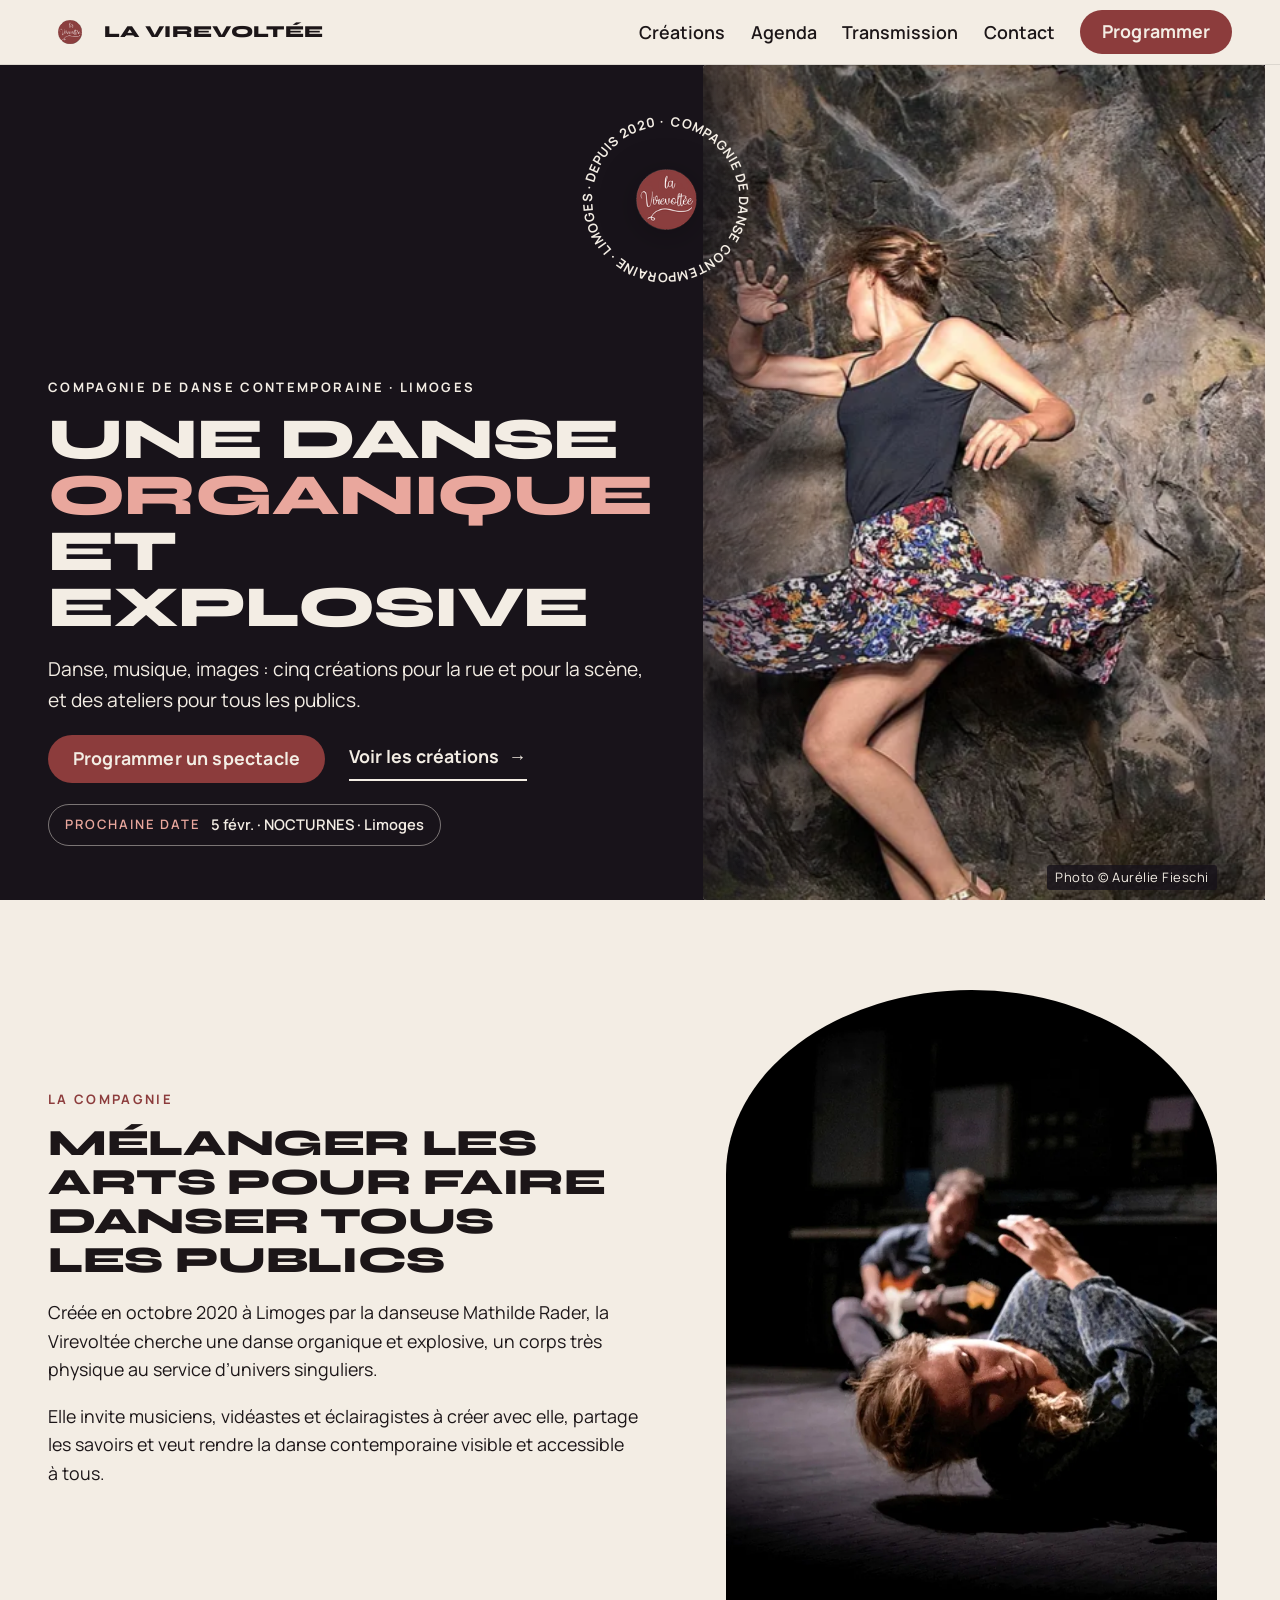
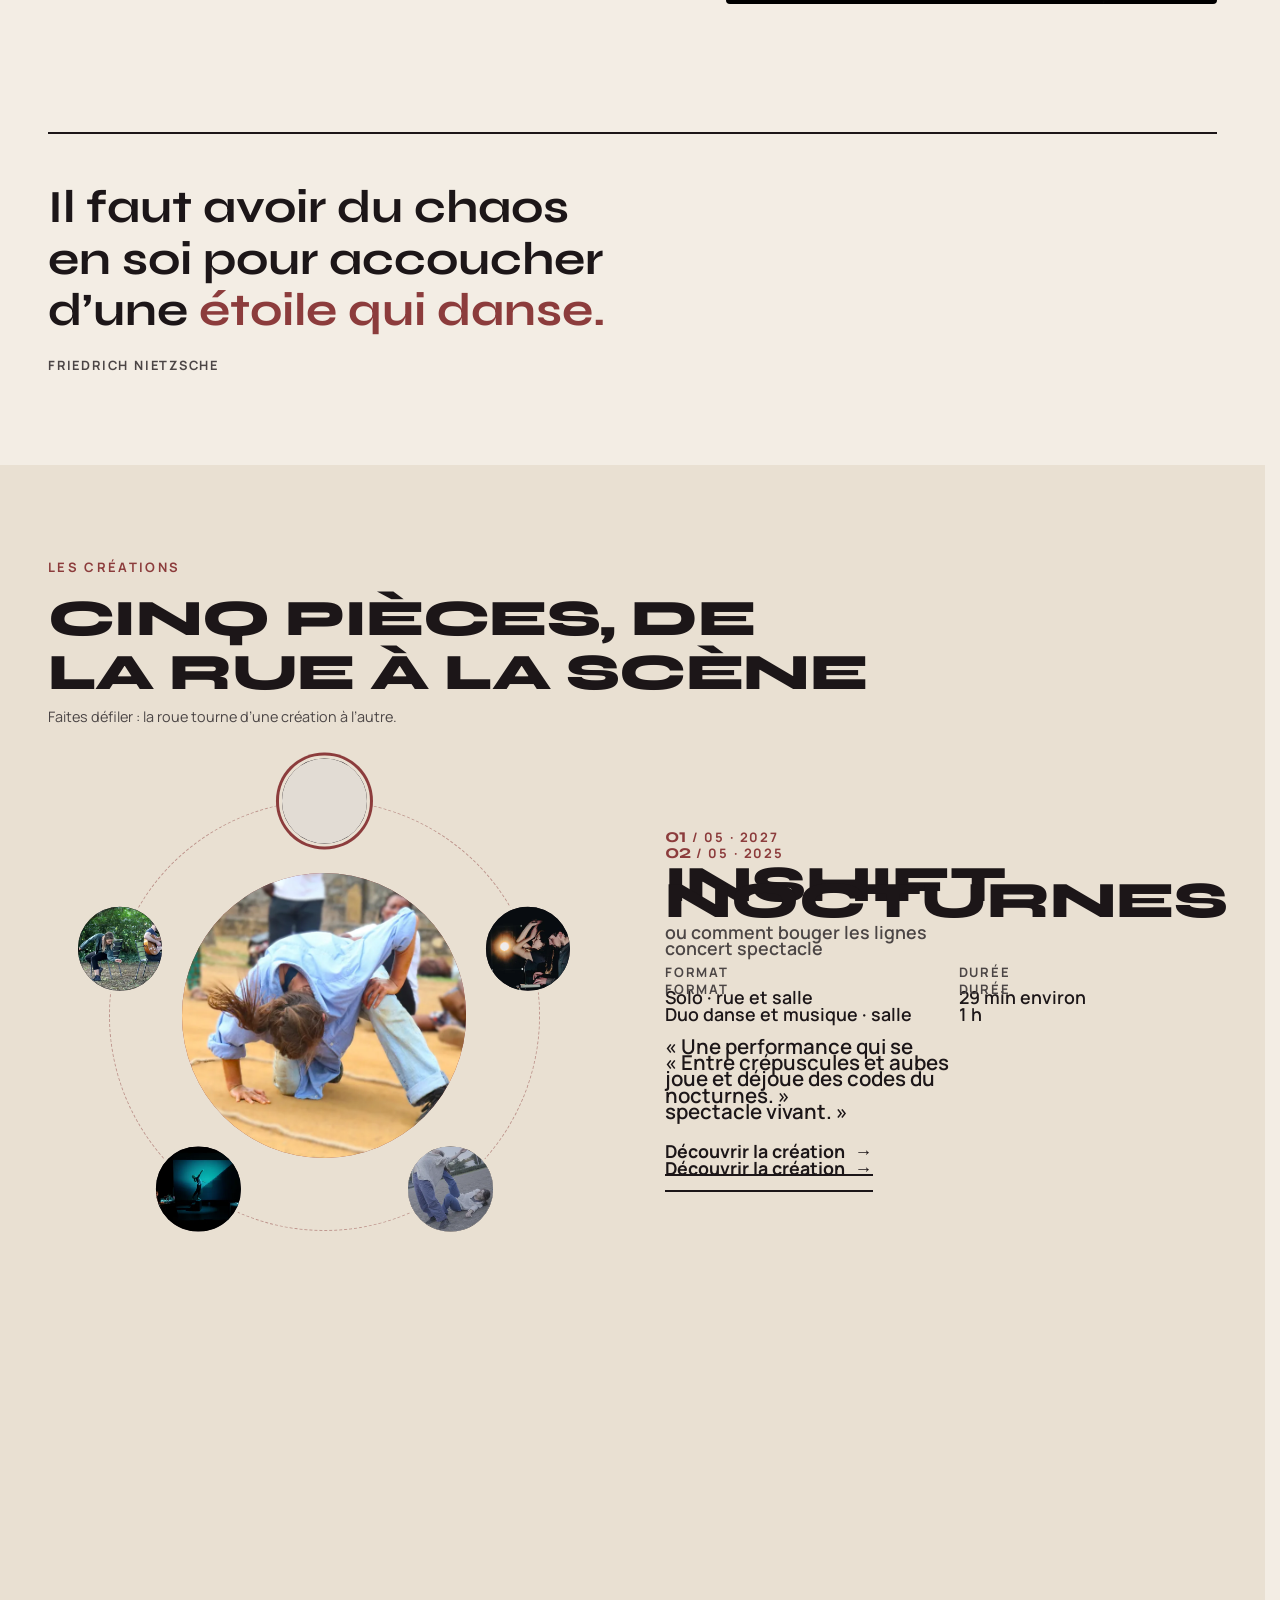
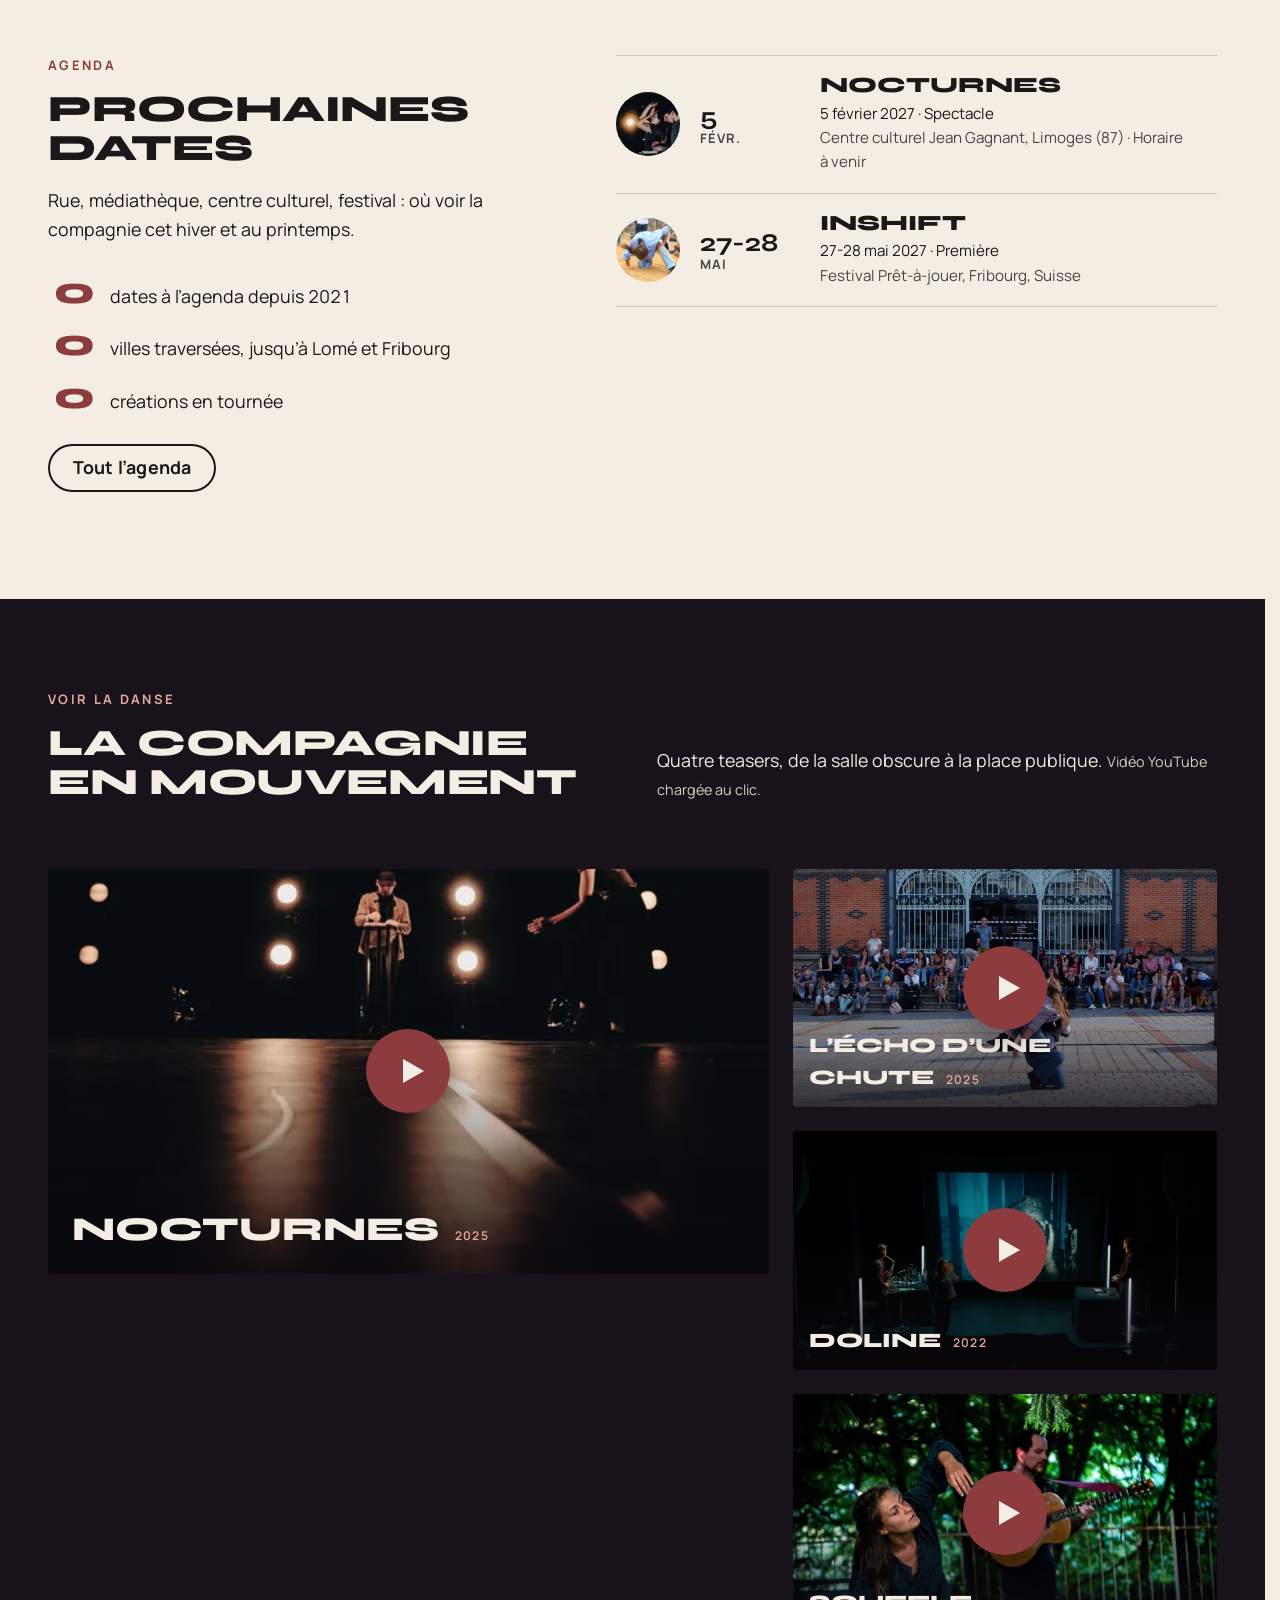
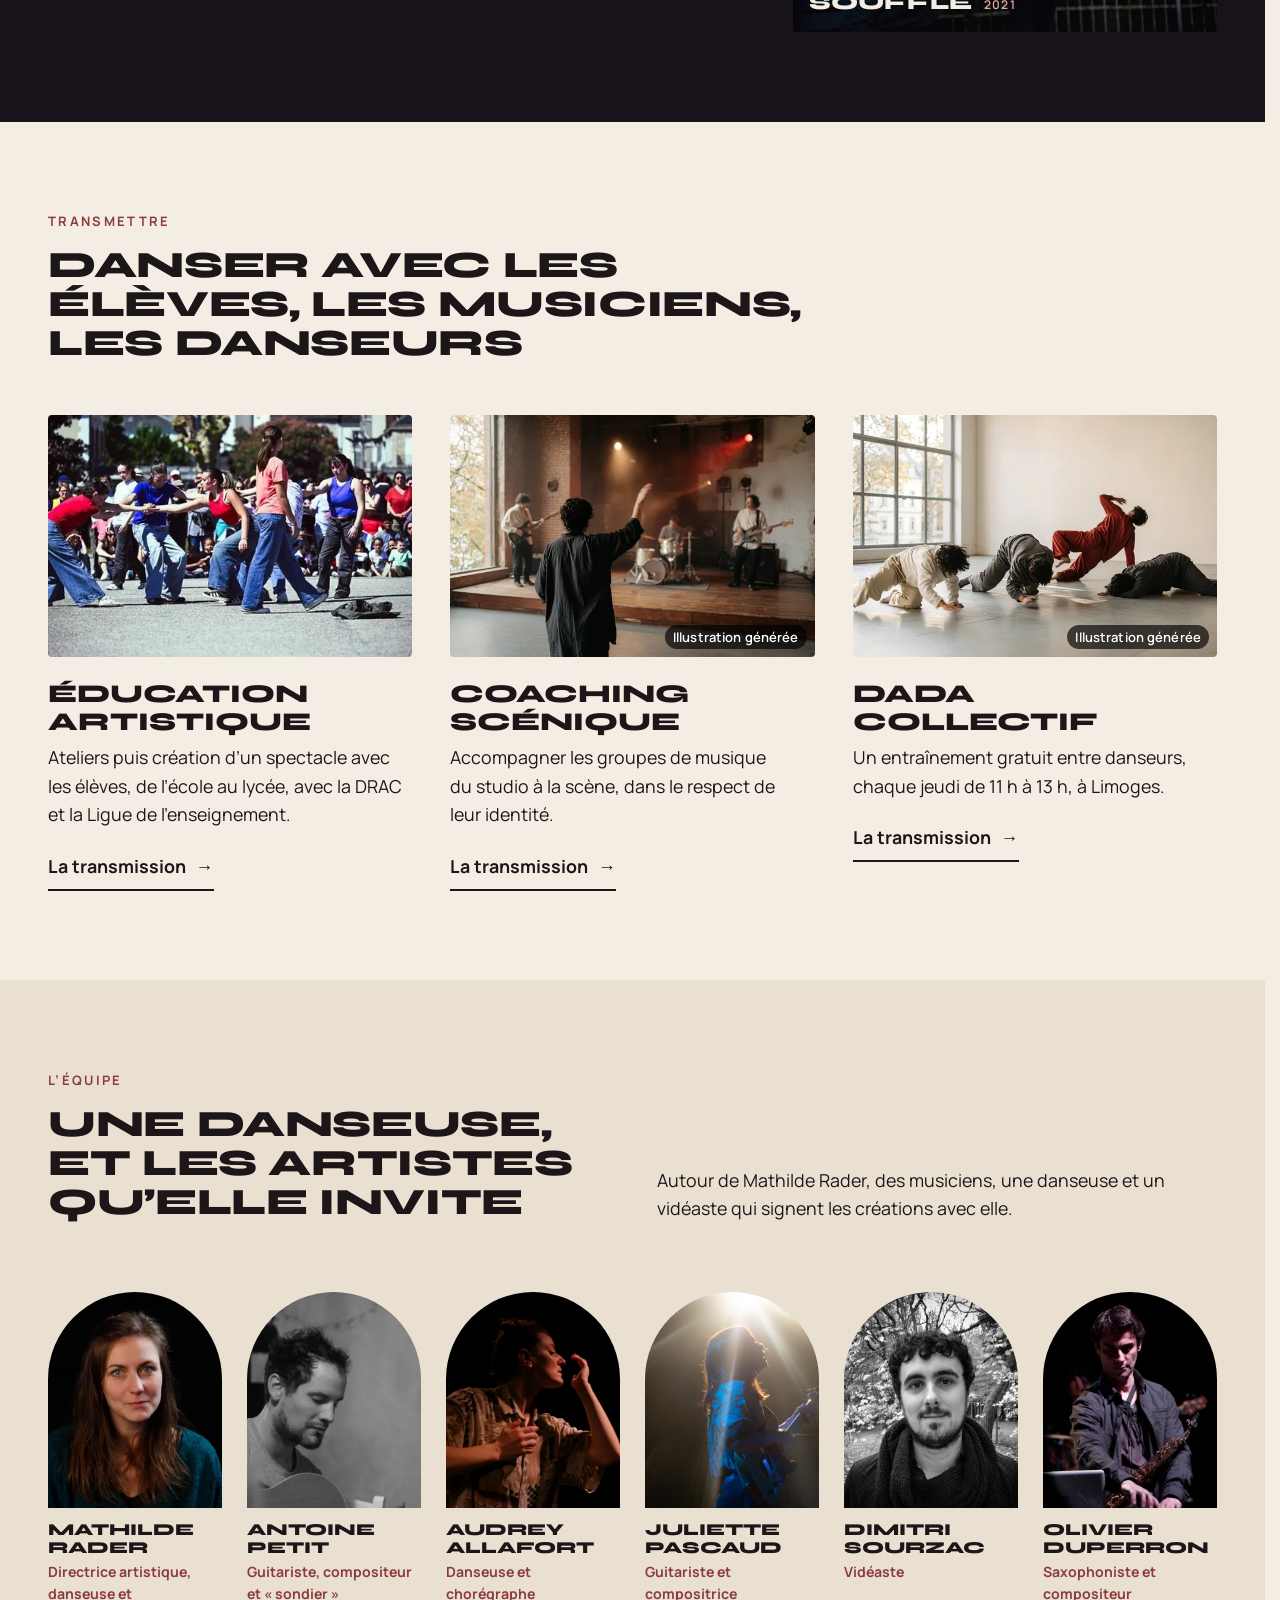
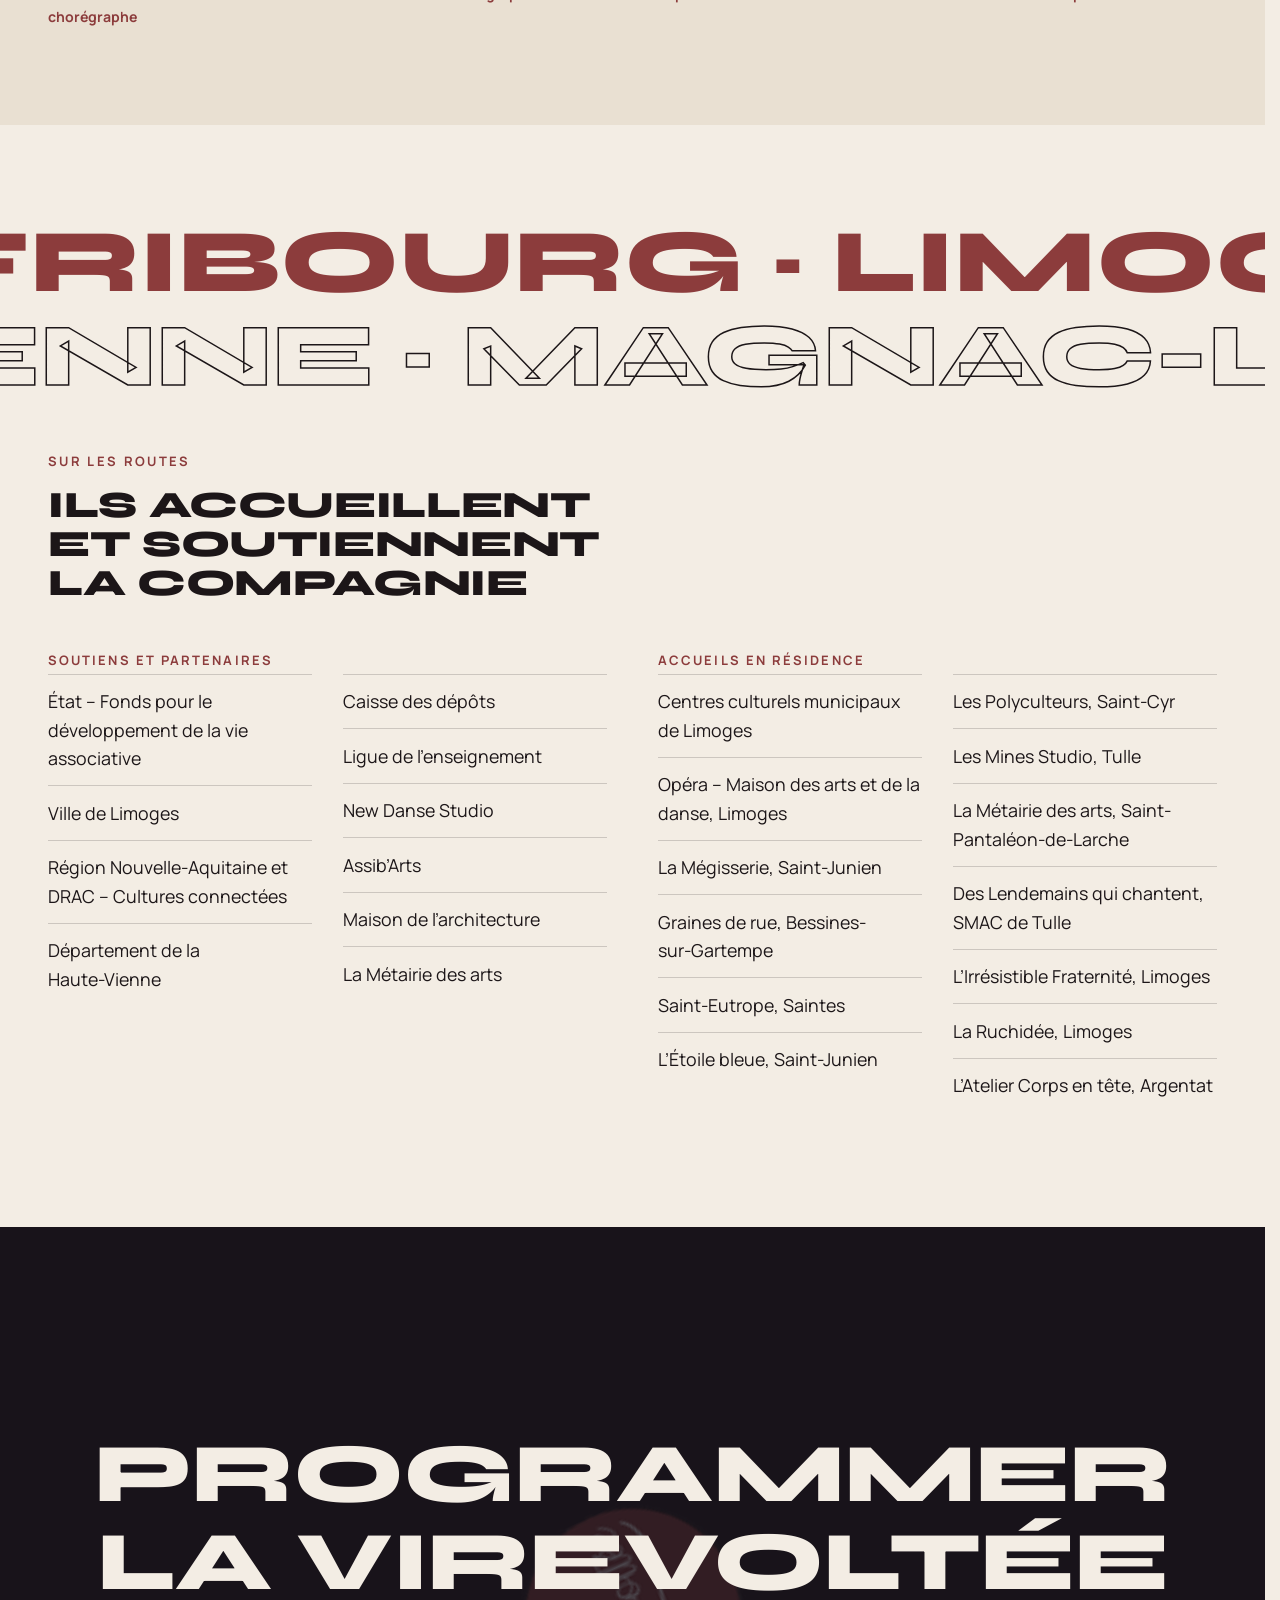
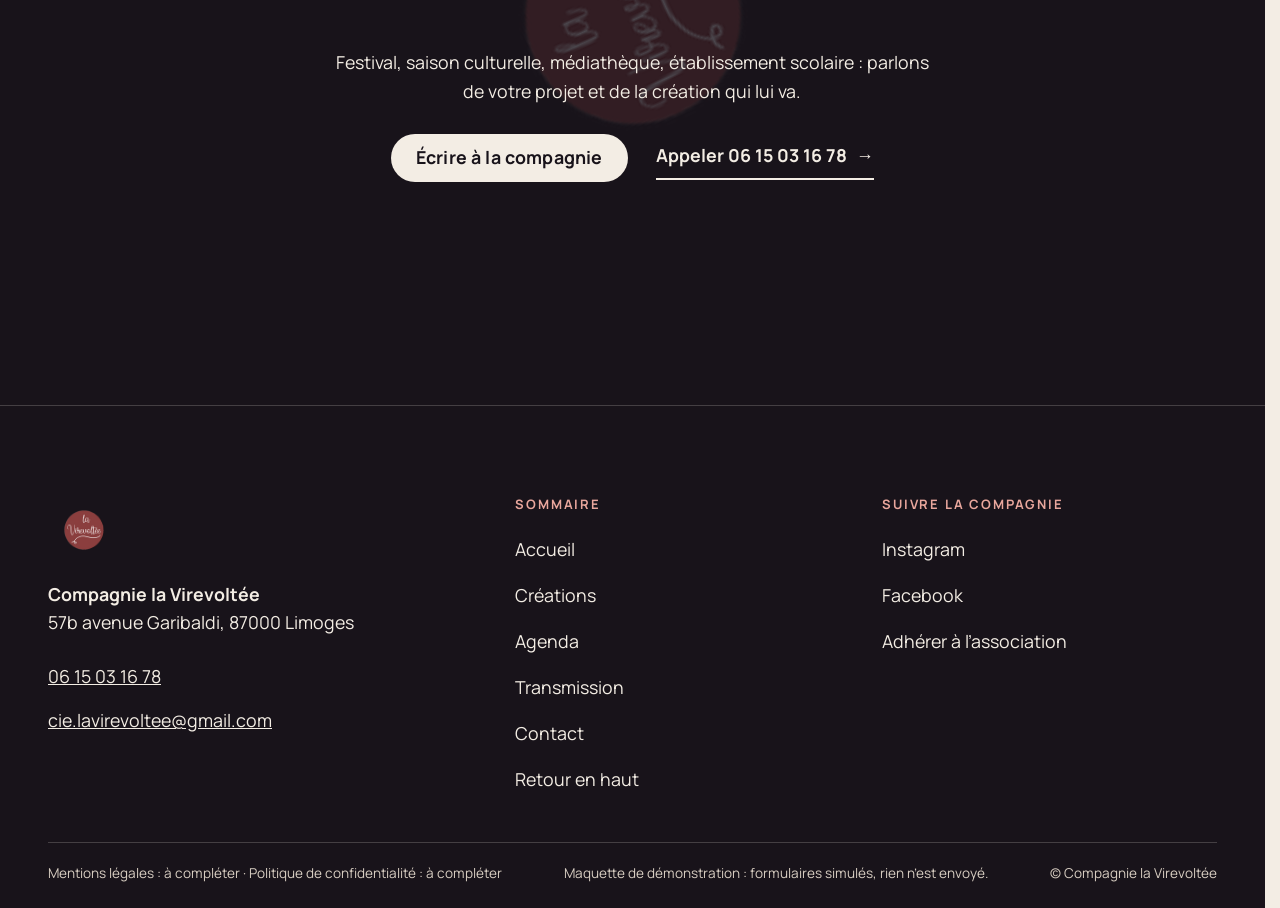
==== index.html @ 0a3c52df "Maquette v1" ====
<!doctype html>
<html lang="fr" data-v="1">
<head>
<meta charset="utf-8">
<meta name="viewport" content="width=device-width, initial-scale=1, viewport-fit=cover">
<title>Compagnie la Virevoltée : danse contemporaine à Limoges</title>
<meta name="description" content="Compagnie de danse contemporaine créée à Limoges en 2020 par Mathilde Rader : cinq créations pour la rue et la scène, éducation artistique, coaching scénique.">
<meta name="robots" content="noindex, nofollow">
<link rel="canonical" href="https://la-virevoltee-maquette.vercel.app/">
<style>:root{--fond:#F3EDE4;--texte:#1C1618;--voile-fond:#8C3C3C;--ouverture-fond:#F3EDE4;--menu-fond:#18131A}:root { --entete-h: 72px; --barres-h: 0px; } html { background: var(--fond); color: var(--texte); scrollbar-gutter: stable; } body { margin: 0; background: var(--fond); } html.js:not(.secours):not([data-arrivee="retour"]) [data-anime] { opacity: 0; } html.js:not(.secours):not([data-arrivee="retour"]) [data-anime].vu { opacity: 1; } [data-voile] { position: fixed; inset: 0; z-index: 900; background: var(--voile-fond); transform: translateY(100%); visibility: hidden; pointer-events: none; } html[data-arrivee="voile"]:not(.voile-leve):not(.secours) [data-voile] { transform: none; visibility: visible; } html.secours [data-voile] { visibility: hidden !important; } .ouverture-panneau { position: fixed; inset: 0; z-index: 850; display: none; place-content: center; justify-items: center; background: var(--ouverture-fond, var(--voile-fond)); color: var(--fond); text-align: center; } html.js[data-arrivee="intro"]:not(.secours):not(.intro-finie) .ouverture-panneau { display: grid; } html.defilement-bloque, html.defilement-bloque body, html.js[data-arrivee="intro"]:not(.secours):not(.intro-finie), html.js[data-arrivee="intro"]:not(.secours):not(.intro-finie) body, html[data-arrivee="voile"]:not(.voile-leve):not(.secours), html[data-arrivee="voile"]:not(.voile-leve):not(.secours) body { overflow: hidden; } html.js[data-arrivee="intro"]:not(.secours):not(.intro-finie) { background-color: var(--ouverture-fond, var(--voile-fond)); } html[data-arrivee="voile"]:not(.voile-leve):not(.secours) { background-color: var(--voile-fond); }</style>
<script>(function () {
var d = document.documentElement, ss = null, ls = null;
try { ss = window.sessionStorage; ls = window.localStorage; } catch (e) {}
d.classList.add('js');
var nav = performance.getEntriesByType ? performance.getEntriesByType('navigation')[0] : null;
var type = nav ? nav.type : 'navigate';
var depart = null;
try { depart = JSON.parse(ss.getItem('socle:depart') || 'null'); ss.removeItem('socle:depart'); } catch (e) {}
if (depart && !(Date.now() - depart.t < 15000)) depart = null;
var mode = type === 'back_forward' ? 'retour' : type === 'reload' ? 'intro' : depart ? 'voile' : 'intro';
d.setAttribute('data-arrivee', mode);
if (mode === 'voile' && depart.couleur) d.style.setProperty('--voile-fond', depart.couleur);
if (type === 'reload' && 'scrollRestoration' in history) {
history.scrollRestoration = 'manual';
}
try {
var choisie = ls && ls.getItem('socle:langue');
var langue = (d.lang || '').slice(0, 2);
if (choisie && choisie !== langue && type === 'navigate' && !depart) {
var alt = document.querySelector('link[rel="alternate"][hreflang="' + choisie + '"]');
if (alt) location.replace(new URL(alt.href).pathname + location.search + location.hash);
}
} catch (e) {}
setTimeout(function () { if (!d.classList.contains('demarre')) d.classList.add('secours'); }, 2000);
})();</script>
<link rel="preload" href="/assets/fonts/syne-latin-800-normal.woff2" as="font" type="font/woff2" crossorigin>
<link rel="preload" href="/assets/fonts/manrope-latin-400-normal.woff2" as="font" type="font/woff2" crossorigin>
<link rel="stylesheet" href="/assets/css/socle.css?v=1">
<link rel="stylesheet" href="/assets/css/site.css?v=1">
<link rel="modulepreload" href="/assets/js/site.js?v=1">
<link rel="modulepreload" href="/assets/js/socle/index.js?v=1">
<script src="/assets/vendor/gsap.min.js" defer></script>
<script src="/assets/vendor/ScrollTrigger.min.js" defer></script>
<script src="/assets/vendor/SplitText.min.js" defer></script>
<script type="module" src="/assets/js/site.js?v=1"></script>
<meta name="theme-color" content="#F3EDE4">
<link rel="icon" href="/assets/images/favicon.png" type="image/png">
<link rel="apple-touch-icon" href="/assets/images/apple-touch-icon.png">
<meta property="og:type" content="website">
<meta property="og:site_name" content="Compagnie la Virevoltée">
<meta property="og:locale" content="fr_FR">
<meta property="og:title" content="Compagnie la Virevoltée : danse contemporaine à Limoges">
<meta property="og:description" content="Compagnie de danse contemporaine créée à Limoges en 2020 par Mathilde Rader : cinq créations pour la rue et la scène, éducation artistique, coaching scénique.">
<meta property="og:url" content="https://la-virevoltee-maquette.vercel.app/">
<meta property="og:image" content="https://la-virevoltee-maquette.vercel.app/assets/partage/accueil-fr.jpg">
<meta property="og:image:width" content="1200">
<meta property="og:image:height" content="630">
<meta property="og:image:alt" content="Une danseuse virevolte, jupe fleurie déployée : Compagnie la Virevoltée">
<meta name="twitter:card" content="summary_large_image">
<script type="application/ld+json">{"@context":"https://schema.org","@type":"PerformingGroup","name":"Compagnie la Virevoltée","url":"https://la-virevoltee-maquette.vercel.app/","telephone":"+33615031678","email":"cie.lavirevoltee@gmail.com","foundingDate":"2020-10","founder":{"@type":"Person","name":"Mathilde Rader"},"address":{"@type":"PostalAddress","streetAddress":"57b avenue Garibaldi","postalCode":"87000","addressLocality":"Limoges","addressCountry":"FR"},"sameAs":["https://www.instagram.com/cie_la.virevoltee/","https://www.facebook.com/Cie-la-Virevolt%C3%A9e-Mathilde-Rader-115902940333047"],"description":"Compagnie de danse contemporaine basée à Limoges, créée en 2020 par la danseuse Mathilde Rader : spectacles pour la rue et la scène, éducation artistique, coaching scénique."}</script>
</head>
<body id="haut">
<div data-voile data-forme="iris" aria-hidden="true"><div class="voile-contenu"><img src="/assets/images/logo-160.png" alt="" width="72" height="72"><span data-voile-libelle>Accueil</span></div></div>
<div class="ouverture-panneau" data-ouverture aria-hidden="true">
  <div class="ouverture-objet" data-ouverture-objet>
    <svg class="toupie-anneau" viewBox="0 0 200 200" aria-hidden="true"><defs><path id="anneau-intro" d="M100 100 m-82 0 a82 82 0 1 1 164 0 a82 82 0 1 1 -164 0"/></defs><text><textPath href="#anneau-intro" textLength="508">Compagnie de danse contemporaine · Limoges · depuis 2020 · </textPath></text></svg>
    <img class="ouverture-logo" src="/assets/images/logo-160.png" alt="" width="120" height="120">
  </div>
</div>
<a class="evitement" href="#contenu">Aller au contenu</a>
<header data-entete>
  <div class="entete-rangee">
    <a class="entete-logo" href="/" aria-label="Compagnie la Virevoltée, accueil" data-libelle="Accueil" aria-current="page">
      <img src="/assets/images/logo-160.png" alt="" width="44" height="44"><span class="entete-nom">la Virevoltée</span>
    </a>
    <nav data-nav aria-label="Navigation principale">
      <ul><li><a href="/creations" data-libelle="Créations">Créations</a></li><li><a href="/agenda" data-libelle="Agenda">Agenda</a></li><li><a href="/transmission" data-libelle="Transmission">Transmission</a></li><li><a href="/contact" data-libelle="Contact">Contact</a></li></ul>
    </nav>
    <div class="entete-actions">
      <a class="bouton" href="/contact?sujet=programmation#demande" data-libelle="Contact">Programmer</a>
      <button type="button" data-menu-bouton aria-controls="menu" aria-expanded="false" data-libelle-ouvrir="Menu" data-libelle-fermer="Fermer"><span data-libelle-bouton>Menu</span></button>
      <a class="menu-sansjs" href="#menu" data-menu-lien>Menu</a>
    </div>
  </div>
</header>
<script>/* Avant le premier affichage : rangées de la navigation (même règle que ajusterNav dans assets/js/socle/entete.js)
   et hauteur réelle de l'en-tête, pour que rien ne saute quand le JavaScript du site prend la main. */
(function () {
  var h = document.documentElement, u = document.querySelector('[data-nav] ul'), e = document.querySelector('[data-entete]');
  if (u) {
    var deborde = function () { return u.scrollWidth > u.clientWidth + 1; }, c = deborde();
    if (c && window.matchMedia('(min-width: 900px)').matches) {
      h.classList.add('nav-deux-rangees'); c = deborde();
      if (c) { h.classList.add('nav-deux-lignes'); var a = u.querySelector('a'); c = !a || u.getBoundingClientRect().height > a.getBoundingClientRect().height * 2.5; }
      if (c) h.classList.remove('nav-deux-rangees', 'nav-deux-lignes');
    }
    if (c) h.classList.add('nav-compacte');
  }
  if (e) h.style.setProperty('--entete-h', Math.round(e.getBoundingClientRect().height) + 'px');
})();</script>
<span id="menu-ferme" aria-hidden="true"></span>
<div id="menu" data-menu role="dialog" aria-modal="true" aria-label="Menu">
  <p class="menu-sansjs-fermer"><a href="#menu-ferme">Fermer</a></p>
  <ul><li style="--i:0"><a href="/" class="menu-lien" data-libelle="Accueil" aria-current="page">Accueil</a></li><li style="--i:1"><a href="/creations" class="menu-lien" data-libelle="Créations">Créations</a></li><li style="--i:2"><a href="/agenda" class="menu-lien" data-libelle="Agenda">Agenda</a></li><li style="--i:3"><a href="/transmission" class="menu-lien" data-libelle="Transmission">Transmission</a></li><li style="--i:4"><a href="/contact" class="menu-lien" data-libelle="Contact">Contact</a></li></ul>
  <p class="menu-contact"><a class="bouton" href="tel:+33615031678">Appeler 06 15 03 16 78</a> <a class="menu-mail" href="mailto:cie.lavirevoltee@gmail.com">cie.lavirevoltee@gmail.com</a></p>
</div>
<main id="contenu" tabindex="-1">
<section class="ouv ouv--accueil" id="debut" aria-labelledby="titre-accueil">
  <figure class="media ouv-fond" data-fx="parallaxe" data-fx-force="8" style="--cadrage:55% 45%;--cadrage-mobile:50% 44%">
  <picture><source media="(max-width: 760px) and (orientation: portrait)" srcset="/assets/images/accueil-ouverture-mobile-640.webp 640w, /assets/images/accueil-ouverture-mobile-1080.webp 1080w" sizes="100vw">
    <img src="/assets/images/accueil-ouverture-1280.webp" srcset="/assets/images/accueil-ouverture-640.webp 640w, /assets/images/accueil-ouverture-1280.webp 1280w, /assets/images/accueil-ouverture-1920.webp 1920w" sizes="100vw" alt="Une danseuse virevolte devant une paroi de roche, sa jupe fleurie déployée autour d’elle" width="1280" height="720" fetchpriority="high" loading="eager" decoding="async">
  </picture>
</figure>
  <div class="conteneur ouv-texte">
    <p class="surtitre ouv-sur" data-ouv>Compagnie de danse contemporaine · Limoges</p>
    <h1 class="titre-geant" id="titre-accueil" data-anime="gsap"><span class="l">Une danse</span> <span class="l l--accent">organique</span> <span class="l">et explosive</span></h1>
    <p class="ouv-intro masque-ecran-tres-bas" data-ouv>Danse, musique, images : cinq créations pour la rue et pour la scène, et des ateliers pour tous les publics.</p>
    <p class="ouv-actions" data-ouv><a href="/contact?sujet=programmation#demande" class="bouton" data-libelle="Contact" data-action-principale data-survol="magnetique">Programmer un spectacle</a>
      <a href="/creations" class="lien-fleche lien-fleche--clair masque-ecran-tres-bas" data-libelle="Créations">Voir les créations</a></p>
    <p class="ouv-info" data-info-cle data-prochaine data-ouv><span class="ouv-info-label">Prochaine date</span> <span data-prochaine-texte>27 nov. · Souffle · Colomiers</span></p>
  </div>
  <div class="toupie toupie--ouverture" data-iris-centre="disque" data-effet="toupie" aria-hidden="true">
  <svg class="toupie-anneau" viewBox="0 0 200 200" data-audit-ignorer><defs><path id="anneau-2" d="M100 100 m-82 0 a82 82 0 1 1 164 0 a82 82 0 1 1 -164 0"/></defs><text><textPath href="#anneau-2" textLength="508">Compagnie de danse contemporaine · Limoges · depuis 2020 · </textPath></text></svg>
  <img class="toupie-logo" src="/assets/images/logo-160.png" alt="" width="160" height="160">
</div>
  <p class="credit credit--ouv">Photo © Aurélie Fieschi</p>
</section>
<section class="demarche" id="compagnie" aria-labelledby="demarche-titre">
  <div class="conteneur demarche-grille">
    <div class="demarche-texte">
      <p class="surtitre" data-anime>La compagnie</p>
      <h2 id="demarche-titre" class="titre-section" data-anime="lignes">Mélanger les arts pour faire danser tous les publics</h2>
      <p data-anime>Créée en octobre 2020 à Limoges par la danseuse Mathilde Rader, la Virevoltée cherche une danse organique et explosive, un corps très physique au service d’univers singuliers.</p>
      <p data-anime>Elle invite musiciens, vidéastes et éclairagistes à créer avec elle, partage les savoirs et veut rendre la danse contemporaine visible et accessible à tous.</p>
    </div>
    <figure class="media demarche-media" data-anime="rideau" style="--cadrage:50% 54%">
  <picture>
    <img src="/assets/images/accueil-demarche-800.webp" srcset="/assets/images/accueil-demarche-480.webp 480w, /assets/images/accueil-demarche-800.webp 800w" sizes="(max-width: 760px) 100vw, 40vw" alt="Souffle : la danseuse roule au sol, le guitariste joue derrière elle dans la pénombre" width="800" height="1000" loading="lazy" decoding="async">
  </picture>
</figure>
    <blockquote class="citation">
      <p data-anime="mots">Il faut avoir du chaos en soi pour accoucher d’une <em>étoile qui danse.</em></p>
      <footer data-anime>Friedrich Nietzsche</footer>
    </blockquote>
  </div>
</section>
<section class="roue" id="creations" data-scene aria-labelledby="roue-titre">
  <div class="roue-collant" data-collant>
    <div class="conteneur roue-tete">
      <p class="surtitre" data-anime>Les créations</p>
      <h2 id="roue-titre" class="titre-section" data-anime="lignes">Cinq pièces, de la rue à la scène</h2>
      <p class="roue-indice masque-ecran-bas" data-anime>Faites défiler : la roue tourne d’une création à l’autre.</p>
    </div>
    <div class="roue-scene conteneur">
      <div class="roue-disque" data-effet="roue" data-visuel>
        <div class="roue-anneau">
          <button type="button" class="roue-pastille" style="--i:0" data-index="0" aria-label="InShift"><figure class="media roue-pastille-media" style="--cadrage:50% 50%">
  <picture>
    <img src="/assets/images/rond-inshift-900.webp" srcset="/assets/images/rond-inshift-320.webp 320w, /assets/images/rond-inshift-640.webp 640w, /assets/images/rond-inshift-900.webp 900w" sizes="120px" alt="" width="900" height="900" loading="lazy" decoding="async">
  </picture>
</figure></button><button type="button" class="roue-pastille" style="--i:1" data-index="1" aria-label="NOCTURNES"><figure class="media roue-pastille-media" style="--cadrage:50% 50%">
  <picture>
    <img src="/assets/images/rond-nocturnes-900.webp" srcset="/assets/images/rond-nocturnes-320.webp 320w, /assets/images/rond-nocturnes-640.webp 640w, /assets/images/rond-nocturnes-900.webp 900w" sizes="120px" alt="" width="900" height="900" loading="lazy" decoding="async">
  </picture>
</figure></button><button type="button" class="roue-pastille" style="--i:2" data-index="2" aria-label="L’écho d’une chute"><figure class="media roue-pastille-media" style="--cadrage:50% 50%">
  <picture>
    <img src="/assets/images/rond-echo-900.webp" srcset="/assets/images/rond-echo-320.webp 320w, /assets/images/rond-echo-640.webp 640w, /assets/images/rond-echo-900.webp 900w" sizes="120px" alt="" width="900" height="900" loading="lazy" decoding="async">
  </picture>
</figure></button><button type="button" class="roue-pastille" style="--i:3" data-index="3" aria-label="DOLINE"><figure class="media roue-pastille-media" style="--cadrage:50% 50%">
  <picture>
    <img src="/assets/images/rond-doline-900.webp" srcset="/assets/images/rond-doline-320.webp 320w, /assets/images/rond-doline-640.webp 640w, /assets/images/rond-doline-900.webp 900w" sizes="120px" alt="" width="900" height="900" loading="lazy" decoding="async">
  </picture>
</figure></button><button type="button" class="roue-pastille" style="--i:4" data-index="4" aria-label="Souffle"><figure class="media roue-pastille-media" style="--cadrage:50% 50%">
  <picture>
    <img src="/assets/images/rond-souffle-900.webp" srcset="/assets/images/rond-souffle-320.webp 320w, /assets/images/rond-souffle-640.webp 640w, /assets/images/rond-souffle-900.webp 900w" sizes="120px" alt="" width="900" height="900" loading="lazy" decoding="async">
  </picture>
</figure></button>
        </div>
        <div class="roue-centre">
          <figure class="media roue-image est-active" data-index="0" style="--cadrage:50% 50%">
  <picture>
    <img src="/assets/images/rond-inshift-900.webp" srcset="/assets/images/rond-inshift-320.webp 320w, /assets/images/rond-inshift-640.webp 640w, /assets/images/rond-inshift-900.webp 900w" sizes="(max-width: 760px) 60vw, 34vw" alt="InShift" width="900" height="900" loading="lazy" decoding="async">
  </picture>
</figure><figure class="media roue-image" data-index="1" style="--cadrage:50% 50%">
  <picture>
    <img src="/assets/images/rond-nocturnes-900.webp" srcset="/assets/images/rond-nocturnes-320.webp 320w, /assets/images/rond-nocturnes-640.webp 640w, /assets/images/rond-nocturnes-900.webp 900w" sizes="(max-width: 760px) 60vw, 34vw" alt="NOCTURNES" width="900" height="900" loading="lazy" decoding="async">
  </picture>
</figure><figure class="media roue-image" data-index="2" style="--cadrage:50% 50%">
  <picture>
    <img src="/assets/images/rond-echo-900.webp" srcset="/assets/images/rond-echo-320.webp 320w, /assets/images/rond-echo-640.webp 640w, /assets/images/rond-echo-900.webp 900w" sizes="(max-width: 760px) 60vw, 34vw" alt="L’écho d’une chute" width="900" height="900" loading="lazy" decoding="async">
  </picture>
</figure><figure class="media roue-image" data-index="3" style="--cadrage:50% 50%">
  <picture>
    <img src="/assets/images/rond-doline-900.webp" srcset="/assets/images/rond-doline-320.webp 320w, /assets/images/rond-doline-640.webp 640w, /assets/images/rond-doline-900.webp 900w" sizes="(max-width: 760px) 60vw, 34vw" alt="DOLINE" width="900" height="900" loading="lazy" decoding="async">
  </picture>
</figure><figure class="media roue-image" data-index="4" style="--cadrage:50% 50%">
  <picture>
    <img src="/assets/images/rond-souffle-900.webp" srcset="/assets/images/rond-souffle-320.webp 320w, /assets/images/rond-souffle-640.webp 640w, /assets/images/rond-souffle-900.webp 900w" sizes="(max-width: 760px) 60vw, 34vw" alt="Souffle" width="900" height="900" loading="lazy" decoding="async">
  </picture>
</figure>
        </div>
      </div>
      <ol class="roue-fiches" role="list">
        <li class="roue-fiche est-active" data-index="0">
          <figure class="media roue-fiche-rond" data-effet="roue-telephone" style="--cadrage:50% 50%">
  <picture>
    <img src="/assets/images/rond-inshift-900.webp" srcset="/assets/images/rond-inshift-320.webp 320w, /assets/images/rond-inshift-640.webp 640w, /assets/images/rond-inshift-900.webp 900w" sizes="88px" alt="" width="900" height="900" loading="lazy" decoding="async">
  </picture>
</figure>
          <p class="roue-num"><span>01</span> / 05 · 2027</p>
          <h3 class="roue-titre">InShift</h3>
          <p class="roue-sous">ou comment bouger les lignes</p>
          <dl class="fiche-mini"><div><dt>Format</dt><dd>Solo · rue et salle</dd></div><div><dt>Durée</dt><dd>29 min environ</dd></div></dl>
          <p class="roue-accroche">« Une performance qui se joue et déjoue des codes du spectacle vivant. »</p>
          <p class="roue-liens"><a href="/creations#inshift" class="lien-fleche" data-libelle="Créations">Découvrir la création<span class="visuellement-cache"> InShift</span></a></p>
        </li><li class="roue-fiche" data-index="1">
          <figure class="media roue-fiche-rond" data-effet="roue-telephone" style="--cadrage:50% 50%">
  <picture>
    <img src="/assets/images/rond-nocturnes-900.webp" srcset="/assets/images/rond-nocturnes-320.webp 320w, /assets/images/rond-nocturnes-640.webp 640w, /assets/images/rond-nocturnes-900.webp 900w" sizes="88px" alt="" width="900" height="900" loading="lazy" decoding="async">
  </picture>
</figure>
          <p class="roue-num"><span>02</span> / 05 · 2025</p>
          <h3 class="roue-titre">NOCTURNES</h3>
          <p class="roue-sous">concert spectacle</p>
          <dl class="fiche-mini"><div><dt>Format</dt><dd>Duo danse et musique · salle</dd></div><div><dt>Durée</dt><dd>1 h</dd></div></dl>
          <p class="roue-accroche">« Entre crépuscules et aubes nocturnes. »</p>
          <p class="roue-liens"><a href="/creations#nocturnes" class="lien-fleche" data-libelle="Créations">Découvrir la création<span class="visuellement-cache"> NOCTURNES</span></a></p>
        </li><li class="roue-fiche" data-index="2">
          <figure class="media roue-fiche-rond" data-effet="roue-telephone" style="--cadrage:50% 50%">
  <picture>
    <img src="/assets/images/rond-echo-900.webp" srcset="/assets/images/rond-echo-320.webp 320w, /assets/images/rond-echo-640.webp 640w, /assets/images/rond-echo-900.webp 900w" sizes="88px" alt="" width="900" height="900" loading="lazy" decoding="async">
  </picture>
</figure>
          <p class="roue-num"><span>03</span> / 05 · 2025</p>
          <h3 class="roue-titre">L’écho d’une chute</h3>
          <p class="roue-sous">cocréation avec le Collectif Melpo</p>
          <dl class="fiche-mini"><div><dt>Format</dt><dd>Duo · espace public</dd></div><div><dt>Durée</dt><dd>45 min (version de 20 min possible)</dd></div></dl>
          <p class="roue-accroche">« Être à l’écoute de soi, des autres, de l’environnement. »</p>
          <p class="roue-liens"><a href="/creations#echo" class="lien-fleche" data-libelle="Créations">Découvrir la création<span class="visuellement-cache"> L’écho d’une chute</span></a></p>
        </li><li class="roue-fiche" data-index="3">
          <figure class="media roue-fiche-rond" data-effet="roue-telephone" style="--cadrage:50% 50%">
  <picture>
    <img src="/assets/images/rond-doline-900.webp" srcset="/assets/images/rond-doline-320.webp 320w, /assets/images/rond-doline-640.webp 640w, /assets/images/rond-doline-900.webp 900w" sizes="88px" alt="" width="900" height="900" loading="lazy" decoding="async">
  </picture>
</figure>
          <p class="roue-num"><span>04</span> / 05 · 2022</p>
          <h3 class="roue-titre">DOLINE</h3>
          <p class="roue-sous">une expérience visuelle et sonore</p>
          <dl class="fiche-mini"><div><dt>Format</dt><dd>Danse, musique, images · salle</dd></div><div><dt>Durée</dt><dd>1 h</dd></div></dl>
          <p class="roue-accroche">« Une expérience visuelle et sonore. »</p>
          <p class="roue-liens"><a href="/creations#doline" class="lien-fleche" data-libelle="Créations">Découvrir la création<span class="visuellement-cache"> DOLINE</span></a></p>
        </li><li class="roue-fiche" data-index="4">
          <figure class="media roue-fiche-rond" data-effet="roue-telephone" style="--cadrage:50% 50%">
  <picture>
    <img src="/assets/images/rond-souffle-900.webp" srcset="/assets/images/rond-souffle-320.webp 320w, /assets/images/rond-souffle-640.webp 640w, /assets/images/rond-souffle-900.webp 900w" sizes="88px" alt="" width="900" height="900" loading="lazy" decoding="async">
  </picture>
</figure>
          <p class="roue-num"><span>05</span> / 05 · 2021</p>
          <h3 class="roue-titre">Souffle</h3>
          <p class="roue-sous">duo danse et guitares</p>
          <dl class="fiche-mini"><div><dt>Format</dt><dd>Duo danse et guitares · dehors ou dedans</dd></div><div><dt>Durée</dt><dd>30 min ou 1 h</dd></div></dl>
          <p class="roue-accroche">« Ils communiquent sans toucher, ni parole. »</p>
          <p class="roue-liens"><a href="/creations#souffle" class="lien-fleche" data-libelle="Créations">Découvrir la création<span class="visuellement-cache"> Souffle</span></a></p>
        </li>
      </ol>
    </div>
  </div>
</section>
<section class="dates" id="dates" aria-labelledby="dates-titre">
  <div class="conteneur dates-grille">
    <div class="dates-tete">
      <p class="surtitre" data-anime>Agenda</p>
      <h2 id="dates-titre" class="titre-section" data-anime="lignes">Prochaines dates</h2>
      <p data-anime>Rue, médiathèque, centre culturel, festival : où voir la compagnie cet hiver et au printemps.</p>
      <ul class="chiffres" data-anime="cascade">
        <li><strong data-compteur="55">55</strong> dates à l’agenda depuis 2021</li>
        <li><strong data-compteur="32">32</strong> villes traversées, jusqu’à Lomé et Fribourg</li>
        <li><strong data-compteur="5">5</strong> créations en tournée</li>
      </ul>
      <p data-anime><a href="/agenda" class="bouton bouton--contour" data-libelle="Agenda">Tout l’agenda</a></p>
    </div>
    <ol class="dates-liste" data-anime="cascade" data-dates-max="4"><li class="date" data-debut="2026-11-27T20:30" data-fin="">
  <figure class="media date-rond" style="--cadrage:50% 50%;aspect-ratio:1 / 1">
  <picture>
    <img src="/assets/images/rond-souffle-900.webp" srcset="/assets/images/rond-souffle-320.webp 320w, /assets/images/rond-souffle-640.webp 640w, /assets/images/rond-souffle-900.webp 900w" sizes="96px" alt="" width="900" height="900" loading="lazy" decoding="async">
  </picture>
</figure>
  <p class="date-jour" aria-hidden="true"><span>27</span>nov.</p>
  <div class="date-corps">
    <h3 class="date-titre"><a href="/creations#souffle" data-libelle="Créations">Souffle</a></h3>
    <p class="date-quand"><time datetime="2026-11-27T20:30">27 novembre 2026, 20 h 30</time> · Spectacle</p>
    <p class="date-lieu">Bal du Souffle, Colomiers (31)</p>
  </div>
</li><li class="date" data-debut="2026-12-04T18:00" data-fin="">
  <figure class="media date-rond" style="--cadrage:50% 50%;aspect-ratio:1 / 1">
  <picture>
    <img src="/assets/images/rond-echo-900.webp" srcset="/assets/images/rond-echo-320.webp 320w, /assets/images/rond-echo-640.webp 640w, /assets/images/rond-echo-900.webp 900w" sizes="96px" alt="" width="900" height="900" loading="lazy" decoding="async">
  </picture>
</figure>
  <p class="date-jour" aria-hidden="true"><span>4</span>déc.</p>
  <div class="date-corps">
    <h3 class="date-titre"><a href="/creations#echo" data-libelle="Créations">L’écho d’une chute</a></h3>
    <p class="date-quand"><time datetime="2026-12-04T18:00">4 décembre 2026, 18 h</time> · Spectacle</p>
    <p class="date-lieu">Médiathèque, Montbron (16) · Avec le Collectif Melpo</p>
  </div>
</li><li class="date" data-debut="2027-02-05" data-fin="">
  <figure class="media date-rond" style="--cadrage:50% 50%;aspect-ratio:1 / 1">
  <picture>
    <img src="/assets/images/rond-nocturnes-900.webp" srcset="/assets/images/rond-nocturnes-320.webp 320w, /assets/images/rond-nocturnes-640.webp 640w, /assets/images/rond-nocturnes-900.webp 900w" sizes="96px" alt="" width="900" height="900" loading="lazy" decoding="async">
  </picture>
</figure>
  <p class="date-jour" aria-hidden="true"><span>5</span>févr.</p>
  <div class="date-corps">
    <h3 class="date-titre"><a href="/creations#nocturnes" data-libelle="Créations">NOCTURNES</a></h3>
    <p class="date-quand"><time datetime="2027-02-05">5 février 2027</time> · Spectacle</p>
    <p class="date-lieu">Centre culturel Jean Gagnant, Limoges (87) · Horaire à venir</p>
  </div>
</li><li class="date" data-debut="2027-05-27" data-fin="2027-05-28">
  <figure class="media date-rond" style="--cadrage:50% 50%;aspect-ratio:1 / 1">
  <picture>
    <img src="/assets/images/rond-inshift-900.webp" srcset="/assets/images/rond-inshift-320.webp 320w, /assets/images/rond-inshift-640.webp 640w, /assets/images/rond-inshift-900.webp 900w" sizes="96px" alt="" width="900" height="900" loading="lazy" decoding="async">
  </picture>
</figure>
  <p class="date-jour" aria-hidden="true"><span>27-28</span>mai</p>
  <div class="date-corps">
    <h3 class="date-titre"><a href="/creations#inshift" data-libelle="Créations">InShift</a></h3>
    <p class="date-quand"><time datetime="2027-05-27">27-28 mai 2027</time> · Première</p>
    <p class="date-lieu">Festival Prêt-à-jouer, Fribourg, Suisse</p>
  </div>
</li></ol>
  </div>
</section>
<section class="teasers plateau" id="videos" aria-labelledby="teasers-titre">
  <div class="conteneur">
    <div class="teasers-tete">
      <p class="surtitre" data-anime>Voir la danse</p>
      <h2 id="teasers-titre" class="titre-section" data-anime="lignes">La compagnie en mouvement</h2>
      <p data-anime>Quatre teasers, de la salle obscure à la place publique. <span class="note">Vidéo YouTube chargée au clic.</span></p>
    </div>
    <div class="teasers-grille">
      <div class="teasers-grand" data-fx="vitesse" data-fx-force="1.5"><div class="teaser teaser--grand" data-youtube="6UYM9atbzvA" data-titre="NOCTURNES">
  <figure class="media teaser-media" style="--cadrage:50% 50%;aspect-ratio:16 / 9">
  <picture>
    <img src="/assets/images/teaser-nocturnes-1280.webp" srcset="/assets/images/teaser-nocturnes-640.webp 640w, /assets/images/teaser-nocturnes-1280.webp 1280w" sizes="(max-width: 760px) 100vw, 50vw" alt="" width="1280" height="720" loading="lazy" decoding="async">
  </picture>
</figure>
  <button type="button" class="teaser-bouton"><span class="teaser-play" aria-hidden="true"></span><span class="teaser-libelle">Lancer le teaser de NOCTURNES</span></button>
  <p class="teaser-nom" aria-hidden="true">NOCTURNES <span>2025</span></p>
</div></div>
      <div class="teasers-petits" data-anime="cascade">
        <div class="teaser " data-youtube="927IyIRduNA" data-titre="L’écho d’une chute">
  <figure class="media teaser-media" style="--cadrage:50% 50%;aspect-ratio:16 / 9">
  <picture>
    <img src="/assets/images/teaser-echo-1280.webp" srcset="/assets/images/teaser-echo-640.webp 640w, /assets/images/teaser-echo-1280.webp 1280w" sizes="(max-width: 760px) 100vw, 50vw" alt="" width="1280" height="720" loading="lazy" decoding="async">
  </picture>
</figure>
  <button type="button" class="teaser-bouton"><span class="teaser-play" aria-hidden="true"></span><span class="teaser-libelle">Lancer le teaser de L’écho d’une chute</span></button>
  <p class="teaser-nom" aria-hidden="true">L’écho d’une chute <span>2025</span></p>
</div>
        <div class="teaser " data-youtube="h4x7FIZXTtc" data-titre="DOLINE">
  <figure class="media teaser-media" style="--cadrage:50% 50%;aspect-ratio:16 / 9">
  <picture>
    <img src="/assets/images/teaser-doline-1280.webp" srcset="/assets/images/teaser-doline-640.webp 640w, /assets/images/teaser-doline-1280.webp 1280w" sizes="(max-width: 760px) 100vw, 50vw" alt="" width="1280" height="720" loading="lazy" decoding="async">
  </picture>
</figure>
  <button type="button" class="teaser-bouton"><span class="teaser-play" aria-hidden="true"></span><span class="teaser-libelle">Lancer le teaser de DOLINE</span></button>
  <p class="teaser-nom" aria-hidden="true">DOLINE <span>2022</span></p>
</div>
        <div class="teaser " data-youtube="Bx0AugE4iY0" data-titre="Souffle">
  <figure class="media teaser-media" style="--cadrage:50% 50%;aspect-ratio:16 / 9">
  <picture>
    <img src="/assets/images/teaser-souffle-1280.webp" srcset="/assets/images/teaser-souffle-640.webp 640w, /assets/images/teaser-souffle-1280.webp 1280w" sizes="(max-width: 760px) 100vw, 50vw" alt="" width="1280" height="720" loading="lazy" decoding="async">
  </picture>
</figure>
  <button type="button" class="teaser-bouton"><span class="teaser-play" aria-hidden="true"></span><span class="teaser-libelle">Lancer le teaser de Souffle</span></button>
  <p class="teaser-nom" aria-hidden="true">Souffle <span>2021</span></p>
</div>
      </div>
    </div>
  </div>
</section>
<section class="transmettre" id="transmettre" aria-labelledby="transmettre-titre">
  <div class="conteneur">
    <div class="transmettre-tete">
      <p class="surtitre" data-anime>Transmettre</p>
      <h2 id="transmettre-titre" class="titre-section" data-anime="lignes">Danser avec les élèves, les musiciens, les danseurs</h2>
    </div>
    <ul class="cartes-trois" data-anime="cascade">
      <li class="carte-t">
        <figure class="media carte-t-media" style="--cadrage:50% 50%;aspect-ratio:3 / 2">
  <picture>
    <img src="/assets/images/transmission-eac-640.webp" srcset="/assets/images/transmission-eac-480.webp 480w, /assets/images/transmission-eac-640.webp 640w" sizes="(max-width: 760px) 100vw, 30vw" alt="Atelier d’éducation artistique : élèves et danseuse en mouvement" width="640" height="427" loading="lazy" decoding="async">
  </picture>
</figure>
        <h3>Éducation artistique</h3>
        <p>Ateliers puis création d’un spectacle avec les élèves, de l’école au lycée, avec la DRAC et la Ligue de l’enseignement.</p>
        <a href="/transmission#eac" class="lien-fleche" data-libelle="Transmission">La transmission<span class="visuellement-cache"> : Éducation artistique</span></a>
      </li><li class="carte-t">
        <figure class="media carte-t-media" data-grok style="--cadrage:50% 50%;aspect-ratio:3 / 2">
  <picture>
    <img src="/assets/images/grok/transmission-coaching-1200.webp" srcset="/assets/images/grok/transmission-coaching-640.webp 640w, /assets/images/grok/transmission-coaching-1200.webp 1200w" sizes="(max-width: 760px) 100vw, 30vw" alt="Un groupe de musique répète sur une petite scène pendant qu’une danseuse lui montre un geste" width="1200" height="800" loading="lazy" decoding="async">
  </picture><figcaption class="mention-ia">Illustration générée</figcaption>
</figure>
        <h3>Coaching scénique</h3>
        <p>Accompagner les groupes de musique du studio à la scène, dans le respect de leur identité.</p>
        <a href="/transmission#coaching" class="lien-fleche" data-libelle="Transmission">La transmission<span class="visuellement-cache"> : Coaching scénique</span></a>
      </li><li class="carte-t">
        <figure class="media carte-t-media" data-grok style="--cadrage:50% 50%;aspect-ratio:3 / 2">
  <picture>
    <img src="/assets/images/grok/transmission-dada-1200.webp" srcset="/assets/images/grok/transmission-dada-640.webp 640w, /assets/images/grok/transmission-dada-1200.webp 1200w" sizes="(max-width: 760px) 100vw, 30vw" alt="Entraînement de danseurs au sol dans un studio baigné de lumière" width="1200" height="800" loading="lazy" decoding="async">
  </picture><figcaption class="mention-ia">Illustration générée</figcaption>
</figure>
        <h3>Dada Collectif</h3>
        <p>Un entraînement gratuit entre danseurs, chaque jeudi de 11 h à 13 h, à Limoges.</p>
        <a href="/transmission#dada" class="lien-fleche" data-libelle="Transmission">La transmission<span class="visuellement-cache"> : Dada Collectif</span></a>
      </li>
    </ul>
  </div>
</section>
<section class="equipe" id="equipe" aria-labelledby="equipe-titre">
  <div class="conteneur">
    <div class="equipe-tete">
      <p class="surtitre" data-anime>L’équipe</p>
      <h2 id="equipe-titre" class="titre-section" data-anime="lignes">Une danseuse, et les artistes qu’elle invite</h2>
      <p data-anime>Autour de Mathilde Rader, des musiciens, une danseuse et un vidéaste qui signent les créations avec elle.</p>
    </div>
    <ul class="equipe-liste" data-anime="cascade">
      <li class="portrait" style="--r:-4deg">
        <figure class="media portrait-media" style="--cadrage:50% 50%;aspect-ratio:4 / 5">
  <picture>
    <img src="/assets/images/equipe-mathilde-784.webp" srcset="/assets/images/equipe-mathilde-480.webp 480w, /assets/images/equipe-mathilde-640.webp 640w, /assets/images/equipe-mathilde-784.webp 784w" sizes="(max-width: 760px) 50vw, 16vw" alt="" width="784" height="980" loading="lazy" decoding="async">
  </picture>
</figure>
        <h3>Mathilde Rader</h3>
        <p class="portrait-role">Directrice artistique, danseuse et chorégraphe</p>
        <p class="portrait-texte">Formée au conservatoire de Brive, à Atlantique Ballet Contemporain (La Rochelle) et au centre Mondap’art (Nîmes), elle fonde la compagnie en 2020.</p>
      </li><li class="portrait" style="--r:3deg">
        <figure class="media portrait-media" style="--cadrage:50% 50%;aspect-ratio:4 / 5">
  <picture>
    <img src="/assets/images/equipe-antoine-784.webp" srcset="/assets/images/equipe-antoine-480.webp 480w, /assets/images/equipe-antoine-640.webp 640w, /assets/images/equipe-antoine-784.webp 784w" sizes="(max-width: 760px) 50vw, 16vw" alt="" width="784" height="980" loading="lazy" decoding="async">
  </picture>
</figure>
        <h3>Antoine Petit</h3>
        <p class="portrait-role">Guitariste, compositeur et « sondier »</p>
        <p class="portrait-texte">Présent dans les cinq créations. Passé par les musiques traditionnelles (Keltas, Akan Khelen), il s’est tourné vers l’électronique.</p>
      </li><li class="portrait" style="--r:-2deg">
        <figure class="media portrait-media" style="--cadrage:50% 50%;aspect-ratio:4 / 5">
  <picture>
    <img src="/assets/images/equipe-audrey-784.webp" srcset="/assets/images/equipe-audrey-480.webp 480w, /assets/images/equipe-audrey-640.webp 640w, /assets/images/equipe-audrey-784.webp 784w" sizes="(max-width: 760px) 50vw, 16vw" alt="" width="784" height="980" loading="lazy" decoding="async">
  </picture>
</figure>
        <h3>Audrey Allafort</h3>
        <p class="portrait-role">Danseuse et chorégraphe</p>
        <p class="portrait-texte">Interprète de L’écho d’une chute, elle danse avec la compagnie Coyote Minute et a cofondé le collectif Melpo.</p>
      </li><li class="portrait" style="--r:4deg">
        <figure class="media portrait-media" style="--cadrage:50% 50%;aspect-ratio:4 / 5">
  <picture>
    <img src="/assets/images/equipe-juliette-784.webp" srcset="/assets/images/equipe-juliette-480.webp 480w, /assets/images/equipe-juliette-640.webp 640w, /assets/images/equipe-juliette-784.webp 784w" sizes="(max-width: 760px) 50vw, 16vw" alt="" width="784" height="980" loading="lazy" decoding="async">
  </picture>
</figure>
        <h3>Juliette Pascaud</h3>
        <p class="portrait-role">Guitariste et compositrice</p>
        <p class="portrait-texte">Compose L’écho d’une chute. Fondatrice du duo Ganache, elle a rejoint l’équipe live de Billie Chedid en 2025.</p>
      </li><li class="portrait" style="--r:-3deg">
        <figure class="media portrait-media" style="--cadrage:50% 50%;aspect-ratio:4 / 5">
  <picture>
    <img src="/assets/images/equipe-dimitri-784.webp" srcset="/assets/images/equipe-dimitri-480.webp 480w, /assets/images/equipe-dimitri-640.webp 640w, /assets/images/equipe-dimitri-784.webp 784w" sizes="(max-width: 760px) 50vw, 16vw" alt="" width="784" height="980" loading="lazy" decoding="async">
  </picture>
</figure>
        <h3>Dimitri Sourzac</h3>
        <p class="portrait-role">Vidéaste</p>
        <p class="portrait-texte">Crée et joue en direct les images de DOLINE. Ingénieur de formation, passé par la vidéo, les effets spéciaux et la réalité virtuelle.</p>
      </li><li class="portrait" style="--r:2deg">
        <figure class="media portrait-media" style="--cadrage:50% 50%;aspect-ratio:4 / 5">
  <picture>
    <img src="/assets/images/equipe-olivier-784.webp" srcset="/assets/images/equipe-olivier-480.webp 480w, /assets/images/equipe-olivier-640.webp 640w, /assets/images/equipe-olivier-784.webp 784w" sizes="(max-width: 760px) 50vw, 16vw" alt="" width="784" height="980" loading="lazy" decoding="async">
  </picture>
</figure>
        <h3>Olivier Duperron</h3>
        <p class="portrait-role">Saxophoniste et compositeur</p>
        <p class="portrait-texte">Musicien de DOLINE, entre classique, improvisation et électronique ; il enseigne au conservatoire de Limoges.</p>
      </li>
    </ul>
  </div>
</section>
<section class="routes" id="lieux" aria-labelledby="routes-titre">
  <div class="routes-ruban" data-fx="mots-geants" aria-hidden="true" data-ruban data-visuel data-audit-ignorer>
    <p data-fx-rangee>Fribourg · Limoges · Montbron · Colomiers · Paris · Brive · Aurillac · Davignac · Lomé · Agbodrafo · Bordeaux · Argentat-sur-Dordogne · Saint-Pantaléon-de-Larche · Vicq-sur-Breuilh · La Souterraine · Verneuil-sur-Vienne · </p>
    <p data-fx-rangee data-sens="-1">Périgueux · Meuzac · Saint-Laurent-de-la-Prée · Condat-sur-Vienne · Magnac-Laval · Ménardeix · Saint-Junien · Tulle · Saint-Cyr · La Croisille-sur-Briance · Bessines-sur-Gartempe · Besançon · Janailhac · Ainay-le-Château · Saint-Sylvestre · Solignac · Limoges · </p>
  </div>
  <div class="conteneur routes-grille">
    <div>
      <p class="surtitre" data-anime>Sur les routes</p>
      <h2 id="routes-titre" class="titre-section" data-anime="lignes">Ils accueillent et soutiennent la compagnie</h2>
    </div>
    <div class="routes-col">
      <h3 data-anime>Soutiens et partenaires</h3>
      <ul class="liste-filet" data-anime="cascade"><li>État – Fonds pour le développement de la vie associative</li><li>Ville de Limoges</li><li>Région Nouvelle-Aquitaine et DRAC – Cultures connectées</li><li>Département de la Haute-Vienne</li><li>Caisse des dépôts</li><li>Ligue de l’enseignement</li><li>New Danse Studio</li><li>Assib’Arts</li><li>Maison de l’architecture</li><li>La Métairie des arts</li></ul>
    </div>
    <div class="routes-col">
      <h3 data-anime>Accueils en résidence</h3>
      <ul class="liste-filet" data-anime="cascade"><li>Centres culturels municipaux de Limoges</li><li>Opéra – Maison des arts et de la danse, Limoges</li><li>La Mégisserie, Saint-Junien</li><li>Graines de rue, Bessines-sur-Gartempe</li><li>Saint-Eutrope, Saintes</li><li>L’Étoile bleue, Saint-Junien</li><li>Les Polyculteurs, Saint-Cyr</li><li>Les Mines Studio, Tulle</li><li>La Métairie des arts, Saint-Pantaléon-de-Larche</li><li>Des Lendemains qui chantent, SMAC de Tulle</li><li>L’Irrésistible Fraternité, Limoges</li><li>La Ruchidée, Limoges</li><li>L’Atelier Corps en tête, Argentat</li></ul>
    </div>
  </div>
</section>
<section class="appel plateau" id="appel" aria-labelledby="appel-titre">
  <div class="appel-disque" data-effet="disque-final" data-visuel aria-hidden="true"><img src="/assets/images/logo-160.png" alt="" width="160" height="160" loading="lazy"></div>
  <div class="conteneur appel-texte">
    <h2 id="appel-titre" class="titre-section" data-anime="lignes">Programmer la Virevoltée</h2>
    <p data-anime>Festival, saison culturelle, médiathèque, établissement scolaire : parlons de votre projet et de la création qui lui va.</p>
    <p class="appel-actions" data-anime><a href="/contact?sujet=programmation#demande" class="bouton bouton--clair" data-libelle="Contact" data-survol="magnetique">Écrire à la compagnie</a>
      <a class="lien-fleche" href="tel:+33615031678">Appeler 06 15 03 16 78</a></p>
  </div>
</section>
</main>
<footer class="pied" id="pied">
  <div class="conteneur pied-grille">
    <div class="pied-marque">
      <img src="/assets/images/logo-160.png" alt="" width="72" height="72" loading="lazy">
      <p><strong>Compagnie la Virevoltée</strong><br>57b avenue Garibaldi, 87000 Limoges</p>
      <p><a href="tel:+33615031678">06 15 03 16 78</a><br><a href="mailto:cie.lavirevoltee@gmail.com">cie.lavirevoltee@gmail.com</a></p>
    </div>
    <nav aria-label="Sommaire">
      <p class="pied-titre">Sommaire</p>
      <ul><li><a href="/" data-libelle="Accueil" aria-current="page">Accueil</a></li><li><a href="/creations" data-libelle="Créations">Créations</a></li><li><a href="/agenda" data-libelle="Agenda">Agenda</a></li><li><a href="/transmission" data-libelle="Transmission">Transmission</a></li><li><a href="/contact" data-libelle="Contact">Contact</a></li><li><a href="#haut" data-sans-transition>Retour en haut</a></li></ul>
    </nav>
    <div>
      <p class="pied-titre">Suivre la compagnie</p>
      <ul>
        <li><a href="https://www.instagram.com/cie_la.virevoltee/" target="_blank" rel="noopener">Instagram <span class="visuellement-cache">(nouvel onglet)</span></a></li>
        <li><a href="https://www.facebook.com/Cie-la-Virevolt%C3%A9e-Mathilde-Rader-115902940333047" target="_blank" rel="noopener">Facebook <span class="visuellement-cache">(nouvel onglet)</span></a></li>
        <li><a href="https://www.helloasso.com/associations/compagnie-la-virevoltee/adhesions/adhesion" target="_blank" rel="noopener">Adhérer à l’association <span class="visuellement-cache">(nouvel onglet)</span></a></li>
      </ul>
    </div>
  </div>
  <div class="conteneur pied-bas"><p>Mentions légales : à compléter · Politique de confidentialité : à compléter</p><p>Maquette de démonstration : formulaires simulés, rien n’est envoyé.</p><p>© Compagnie la Virevoltée</p></div>
</footer>
<div data-barre-fixe>
  <a class="bouton bouton--contour" href="tel:+33615031678">Appeler</a>
  <a class="bouton" href="/contact?sujet=programmation#demande" data-libelle="Contact">Programmer</a>
</div>
</body>
</html>
---- assets/css/socle.css ----
/* Socle : règles communes à toutes les maquettes. Le style du projet va dans site.css.
   Les couleurs et polices du projet se règlent par les variables ci-dessous (redéfinies dans site.css). */
:root {
  --police-titres: Georgia, 'Times New Roman', serif;
  --police-texte: system-ui, -apple-system, 'Segoe UI', Roboto, sans-serif;
  --accent: #b3361f;
  --texte-doux: color-mix(in srgb, var(--texte) 78%, var(--fond));
  --ligne: color-mix(in srgb, var(--texte) 18%, var(--fond));
  --gouttiere: clamp(16px, 4vw, 48px);
  --largeur: 1240px;
  --rayon: 6px;
  --duree: .7s;
  --courbe: cubic-bezier(.22, 1, .36, 1);
}

*, *::before, *::after { box-sizing: border-box; }
html { -webkit-text-size-adjust: 100%; text-size-adjust: 100%; }
body {
  font-family: var(--police-texte); font-size: clamp(1rem, .96rem + .2vw, 1.125rem); line-height: 1.6;
  padding-bottom: var(--barres-h); overflow-x: clip;
}
img, picture, video, canvas, svg { display: block; max-width: 100%; }
img, video { height: auto; }
h1, h2, h3, h4 { font-family: var(--police-titres); line-height: 1.08; margin: 0 0 .5em; text-wrap: balance; font-weight: 600; }
p, li, dd, figcaption { text-wrap: pretty; }
p { margin: 0 0 1em; }
a { color: inherit; }
a[href^="mailto:"] { overflow-wrap: anywhere; }
button, input, select, textarea { font: inherit; color: inherit; }
button { cursor: pointer; }
:where(a, button, input, select, textarea, summary, [tabindex]) { -webkit-tap-highlight-color: transparent; }
:focus { outline: none; }
:focus-visible { outline: 3px solid var(--accent); outline-offset: 3px; border-radius: 2px; }
[id] { scroll-margin-top: calc(var(--entete-h) + 12px); scroll-margin-bottom: calc(var(--barres-h) + 12px); }
/* Lien profond vers une scène qui cache l'en-tête : elle arrive tout en haut de l'écran (comme aller() du socle). */
html.js:not(.secours) :is([data-entete-cache], [data-entete-cache] [id], [data-fx="plein-ecran"], [data-fx="plein-ecran"] [id]) { scroll-margin-top: 0; }
[hidden] { display: none !important; }

.visuellement-cache {
  position: absolute !important; width: 1px; height: 1px; padding: 0; margin: -1px;
  overflow: hidden; clip: rect(0 0 0 0); white-space: nowrap; border: 0;
}
.evitement {
  position: fixed; left: 12px; top: 12px; z-index: 1000; padding: 12px 16px; background: var(--texte); color: var(--fond);
  transform: translateY(-160%); text-decoration: none;
}
.evitement:focus-visible { transform: none; }
.conteneur { width: min(100% - 2 * var(--gouttiere), var(--largeur)); margin-inline: auto; }
.chiffres { font-variant-numeric: tabular-nums; }

/* Boutons : zones tactiles d'au moins 44 px. */
.bouton {
  display: inline-flex; align-items: center; justify-content: center; gap: .5em;
  min-height: 48px; min-width: 44px; padding: .7em 1.4em; border-radius: 999px;
  background: var(--accent); color: var(--fond); text-decoration: none; font-weight: 600; border: 0;
  line-height: 1.2; text-align: center;
}
.bouton--contour { background: transparent; color: inherit; box-shadow: inset 0 0 0 2px currentColor; }
.bouton[disabled] { opacity: .55; cursor: not-allowed; }

/* Apparitions : cachées par le style critique jusqu'à .vu, jamais recachées. */
html.js:not(.secours):not([data-arrivee="retour"]) [data-anime]:not([data-anime="gsap"]) {
  transform: translate3d(0, 1.2rem, 0);
  transition: opacity var(--duree) var(--courbe) var(--delai, 0s), transform var(--duree) var(--courbe) var(--delai, 0s);
}
html.js:not(.secours):not([data-arrivee="retour"]) [data-anime]:not([data-anime="gsap"]).vu { transform: none; }

/* Bibliothèque d'effets (effets.js). Apparitions : le bloc lui-même ne glisse pas, ce sont ses parties qui arrivent.
   Mêmes conditions que les apparitions : en secours, au retour et sans JavaScript, état final direct.
   Les transitions ne valent que pendant l'arrivée (.fx-fini ensuite) : celles du projet reprennent la main. */
html.js:not(.secours):not([data-arrivee="retour"]) :is([data-anime="lignes"], [data-anime="mots"], [data-anime="lettres"], [data-anime="cascade"]):not([data-anime="gsap"]) {
  transform: none; transition: opacity .25s linear var(--delai, 0s);
}
/* Masques des lignes : découpe par clip-path, débordante en haut et sur les côtés (accents), un peu en bas (jambages),
   au lieu d'un overflow et de marges : la mise en page ne change pas d'un pixel pendant la découpe. La ligne part
   d'assez bas (135 %) pour rester invisible malgré le débord du bas. */
.fx-ligne-mask { overflow: visible !important; clip-path: inset(-.4em -.6em -.2em -.6em); }
html.js:not(.secours):not([data-arrivee="retour"]) [data-anime="lignes"] .fx-ligne {
  transform: translate3d(0, 135%, 0); transition: transform 1s var(--courbe) calc(var(--delai, 0s) + var(--i, 0) * 90ms);
}
html.js:not(.secours):not([data-arrivee="retour"]) [data-anime="lignes"].vu .fx-ligne { transform: none; }
html.js:not(.secours):not([data-arrivee="retour"]) [data-anime="mots"] .fx-mot {
  opacity: 0; transform: translate3d(0, .5em, 0);
  transition: opacity .6s var(--courbe) calc(var(--delai, 0s) + var(--i, 0) * 35ms), transform .7s var(--courbe) calc(var(--delai, 0s) + var(--i, 0) * 35ms);
}
html.js:not(.secours):not([data-arrivee="retour"]) [data-anime="mots"].vu .fx-mot { opacity: 1; transform: none; }
/* Lettres : chaque mot reste d'un bloc (jamais coupé en fin de ligne), les lettres basculent en place. */
[data-anime="lettres"] :is(.fx-mot-l, .fx-lettre) { display: inline-block; }
html.js:not(.secours):not([data-arrivee="retour"]) [data-anime="lettres"] .fx-lettre {
  opacity: 0; transform: translate3d(0, .55em, 0) rotate(12deg); transform-origin: 0 100%;
  transition: opacity .5s var(--courbe) calc(var(--delai, 0s) + var(--i, 0) * 18ms), transform .8s var(--courbe) calc(var(--delai, 0s) + var(--i, 0) * 18ms);
}
html.js:not(.secours):not([data-arrivee="retour"]) [data-anime="lettres"].vu .fx-lettre { opacity: 1; transform: none; }
html.js:not(.secours):not([data-arrivee="retour"]) [data-anime="cascade"] > * { opacity: 0; transform: translate3d(0, 1.8rem, 0); }
html.js:not(.secours):not([data-arrivee="retour"]) [data-anime="cascade"]:not(.fx-fini) > * {
  transition: opacity .7s var(--courbe) calc(var(--delai, 0s) + var(--i, 0) * 80ms), transform .9s var(--courbe) calc(var(--delai, 0s) + var(--i, 0) * 80ms);
}
html.js:not(.secours):not([data-arrivee="retour"]) [data-anime="cascade"].vu > * { opacity: 1; transform: none; }
/* Rideau : règle aussi précise que celle des apparitions (sinon sa transition de découpe serait écrasée). */
html.js:not(.secours):not([data-arrivee="retour"]) [data-anime="rideau"]:not([data-anime="gsap"]) {
  transform: none; clip-path: inset(0 0 100% 0);
}
html.js:not(.secours):not([data-arrivee="retour"]) [data-anime="rideau"]:not([data-anime="gsap"]):not(.fx-fini) {
  transition: opacity .25s linear var(--delai, 0s), clip-path 1.2s cubic-bezier(.77, 0, .18, 1) var(--delai, 0s);
}
html.js:not(.secours):not([data-arrivee="retour"]) [data-anime="rideau"]:not([data-anime="gsap"]).vu { clip-path: inset(0 0 0 0); }
html.js:not(.secours):not([data-arrivee="retour"]) [data-anime="rideau"]:not([data-fx]) > :is(picture, video) { transform: scale(1.14); }
html.js:not(.secours):not([data-arrivee="retour"]) [data-anime="rideau"]:not([data-fx]):not(.fx-fini) > :is(picture, video) { transition: transform 1.6s var(--courbe) var(--delai, 0s); }
html.js:not(.secours):not([data-arrivee="retour"]) [data-anime="rideau"].vu:not([data-fx]) > :is(picture, video) { transform: none; }
/* Effets liés au défilement : l'image déplacée par GSAP n'a aucune transition CSS (une seule source par propriété). */
[data-fx="parallaxe"] > :is(picture, video, img), [data-fx="zoom"] > :is(picture, video, img) { transition: none; }
/* WebGL « onde » : le canvas, calé sur l'image, n'est visible que pendant le mouvement ; au repos, l'image d'origine, nette. */
[data-fx="onde"] { position: relative; }
.fx-onde { position: absolute; left: 0; top: 0; width: 100%; height: 100%; pointer-events: none; opacity: 0; transition: opacity .3s linear; }
.fx-onde--actif { opacity: 1; transition-duration: .12s; }
/* Image qui s'ouvre en plein écran : section haute, cadre collant en haut de l'écran (sticky, pas d'épinglage GSAP).
   En secours et sans JavaScript : image entière dans une section normale (règles [data-collant]). */
html.js:not(.secours) [data-fx="plein-ecran"] { position: relative; height: var(--fx-longueur, 260svh); }
html.js:not(.secours) [data-fx="plein-ecran"] > [data-collant] { position: sticky; top: 0; height: 100vh; height: 100svh; overflow: hidden; }
[data-fx="plein-ecran"] > [data-collant] > .media, [data-fx="plein-ecran"] [data-fx-cible] { width: 100%; height: 100%; border-radius: 0; }
:is(html.secours, html:not(.js)) [data-fx="plein-ecran"] [data-fx-cible] { height: 100svh; }
/* Mots géants : la rangée garde sa largeur (mots répétés au besoin) et ne sort jamais de son bandeau.
   En secours et sans JavaScript, les mots passent à la ligne : rien n'est coupé. */
[data-fx="mots-geants"] { overflow: hidden; overflow: clip; }
[data-fx="mots-geants"] [data-fx-rangee] { width: max-content; white-space: nowrap; margin: 0; }
:is(html.secours, html:not(.js)) [data-fx="mots-geants"] { overflow: visible; }
:is(html.secours, html:not(.js)) [data-fx="mots-geants"] [data-fx-rangee] { width: auto; white-space: normal; line-height: 1.2; }
/* Inclinaison selon la vitesse : GSAP seul tient la transformation (pas de transition CSS sur transform). */
[data-fx="vitesse"], [data-fx="mots-geants"] [data-fx-rangee] { transition-property: opacity, color, background-color, border-color, box-shadow !important; }

/* Effets au survol : au premier survol, GSAP prend la main sur la transformation (classe fx-survol) :
   plus aucune transition CSS sur transform pour cet élément. */
.fx-survol { transition-property: opacity, color, background-color, border-color, box-shadow !important; }

[data-boucle-css].hors-ecran, [data-boucle-css].hors-ecran *, [data-boucle-css].en-pause, [data-boucle-css].en-pause * { animation-play-state: paused !important; }

/* En-tête : opaque, jamais coupé, se cache en descendant. */
[data-entete] {
  position: fixed; inset: 0 0 auto; z-index: 800; background: var(--fond);
  border-bottom: 1px solid var(--ligne); transition: transform .35s var(--courbe);
}
html.entete-cache [data-entete], html.scene-sans-entete:not(.menu-ouvert) [data-entete] { transform: translateY(-100%); }
.entete-rangee {
  display: flex; align-items: center; gap: clamp(8px, 2vw, 28px);
  min-height: 64px; padding: 8px var(--gouttiere); max-width: calc(var(--largeur) + 2 * var(--gouttiere)); margin-inline: auto;
}
.entete-logo { display: inline-flex; align-items: center; gap: .6em; min-height: 44px; text-decoration: none; font-weight: 700; flex: none; }
.entete-logo img { width: 36px; height: 36px; }
[data-nav] { flex: 1 1 auto; min-width: 0; display: flex; justify-content: flex-end; }
[data-nav] ul { display: flex; gap: clamp(12px, 2vw, 28px); list-style: none; margin: 0; padding: 0; min-width: 0; overflow: hidden; white-space: nowrap; }
/* Un lien de navigation ne passe jamais à la ligne : sinon il « tient » sur deux lignes et le relais
   (deuxième rangée, bouton Menu) ne se déclenche pas. */
[data-nav] a { display: inline-flex; align-items: center; min-height: 44px; text-decoration: none; white-space: nowrap; }
[data-nav] a[aria-current] { text-decoration: underline; text-underline-offset: .35em; text-decoration-thickness: 2px; }
.entete-actions { display: flex; align-items: center; gap: 8px; flex: none; }
.entete-actions .bouton { min-height: 44px; padding-inline: 1.1em; }
.entete-langue { display: inline-flex; align-items: center; justify-content: center; min-width: 44px; min-height: 44px; text-decoration: none; font-weight: 600; text-transform: uppercase; }
[data-menu-bouton] { display: none; min-height: 44px; min-width: 44px; padding: 0 14px; border: 0; border-radius: 999px; background: var(--texte); color: var(--fond); font-weight: 600; }
html.nav-compacte [data-nav] { display: none; }
html.nav-compacte [data-menu-bouton] { display: inline-flex; align-items: center; }
html.nav-compacte .entete-actions { margin-left: auto; }
/* Dès 900 px, les liens qui ne tiennent pas à côté du logo passent sur une deuxième rangée (entete.js) :
   jamais le bouton Menu seul sur ordinateur. L'en-tête est plus haut : --entete-h suit (mesures.js). */
html.nav-deux-rangees .entete-rangee { flex-wrap: wrap; row-gap: 0; }
html.nav-deux-rangees [data-nav] { order: 3; flex: 1 0 100%; justify-content: flex-start; border-top: 1px solid var(--ligne); }
html.nav-deux-rangees .entete-actions { margin-left: auto; }
html.nav-deux-lignes [data-nav] ul { flex-wrap: wrap; row-gap: 0; column-gap: clamp(12px, 1.6vw, 24px); }
@media (max-width: 520px) { .entete-actions .bouton { display: none; } }

/* Sans JavaScript : l'en-tête reste dans le flux (sa hauteur n'est pas mesurée, rien ne passe dessous).
   Dès 900 px, les liens passent à la ligne sous le logo ; en dessous, un lien Menu ouvre le menu plein écran
   par son ancre (#menu:target) et un lien Fermer le referme. */
.menu-sansjs, .menu-sansjs-fermer { display: none; }
html:not(.js) { --entete-h: 0px; }
html:not(.js) [data-entete] { position: relative; }
@media (min-width: 900px) {
  html:not(.js) .entete-rangee { flex-wrap: wrap; row-gap: 0; }
  html:not(.js) [data-nav] { order: 3; flex: 1 0 100%; justify-content: flex-start; }
  html:not(.js) [data-nav] ul { flex-wrap: wrap; column-gap: clamp(12px, 2vw, 28px); row-gap: 0; }
  html:not(.js) .entete-actions { margin-left: auto; }
}
@media (max-width: 899px) {
  html:not(.js) [data-nav] { display: none; }
  html:not(.js) .entete-actions { margin-left: auto; }
  html:not(.js) .menu-sansjs {
    display: inline-flex; align-items: center; min-height: 44px; min-width: 44px; padding: 0 14px; border-radius: 999px;
    background: var(--texte); color: var(--fond); font-weight: 600; text-decoration: none;
  }
}
html:not(.js) #menu:target { z-index: 810; visibility: visible; opacity: 1; transition: none; padding-top: 24px; }
html:not(.js) #menu:target li { opacity: 1; transform: none; transition: none; }
html:not(.js) #menu:target .menu-sansjs-fermer { display: block; margin: 0 0 16px; }
html:not(.js) .menu-sansjs-fermer a { display: inline-flex; align-items: center; min-height: 44px; font-weight: 600; }
/* Cible du lien Fermer : fixe, elle ne fait pas défiler la page quand le menu se referme. */
#menu-ferme { position: fixed; top: 0; left: 0; width: 1px; height: 1px; pointer-events: none; }
/* Sans JavaScript, la barre fixe du téléphone n'est pas mesurée : sa hauteur est réservée d'office. */
@media (max-width: 760px) { html:not(.js) { --barres-h: calc(65px + env(safe-area-inset-bottom)); } }

/* Menu : plein écran, liens qui arrivent l'un après l'autre. */
[data-menu] {
  position: fixed; inset: 0; z-index: 790; background: var(--menu-fond, var(--fond)); overflow-y: auto; overscroll-behavior: contain;
  padding: calc(var(--entete-h) + 24px) var(--gouttiere) calc(32px + var(--barres-h));
  visibility: hidden; opacity: 0; transition: opacity .3s var(--courbe), visibility 0s .3s;
}
html.menu-ouvert [data-menu] { visibility: visible; opacity: 1; transition: opacity .3s var(--courbe); }
html.menu-ouvert [data-entete] { transform: none; }
[data-menu] ul { list-style: none; margin: 0 0 32px; padding: 0; }
[data-menu] li { opacity: 0; transform: translateY(12px); transition: opacity .4s var(--courbe), transform .4s var(--courbe); transition-delay: calc(var(--i, 0) * 50ms + 80ms); }
html.menu-ouvert [data-menu] li { opacity: 1; transform: none; }
[data-menu] .menu-lien { display: flex; align-items: center; min-height: 52px; font-family: var(--police-titres); font-size: clamp(1.6rem, 7vw, 2.6rem); text-decoration: none; }
[data-menu] .menu-lien[aria-current] { color: var(--accent); }

/* Voile de transition (état de départ dans le style critique). */
[data-voile] { display: grid; place-items: center; color: var(--fond); }
.voile-contenu { display: grid; justify-items: center; gap: 12px; text-align: center; padding: var(--gouttiere); }
.voile-contenu img { width: 56px; height: 56px; }
[data-voile-libelle] { font-family: var(--police-titres); font-size: clamp(1.6rem, 5vw, 3rem); }
/* Forme « vague » : bords ondulés du voile (en haut à la montée, en bas au retrait), posés par le gabarit. */
[data-voile] .voile-vague { position: absolute; left: 0; width: 100%; height: clamp(60px, 12vh, 120px); fill: var(--voile-fond); pointer-events: none; }
[data-voile] .voile-vague--haut { bottom: calc(100% - 1px); transform-origin: 50% 100%; }
[data-voile] .voile-vague--bas { top: calc(100% - 1px); transform-origin: 50% 0; }
/* Trou qui s'ouvre dans le voile (forme « iris ») ou dans le panneau de l'intro (versObjet) :
   variables --cx, --cy (centre) et --trou (rayon), posées image par image par le socle. */
[data-voile].avec-trou, .ouverture-panneau.avec-trou {
  -webkit-mask: radial-gradient(circle at var(--cx, 50%) var(--cy, 50%), transparent var(--trou, -2px), #000 calc(var(--trou, -2px) + 1px));
          mask: radial-gradient(circle at var(--cx, 50%) var(--cy, 50%), transparent var(--trou, -2px), #000 calc(var(--trou, -2px) + 1px));
}

/* Barre fixe du téléphone : action principale et contact rapide. */
[data-barre-fixe] {
  position: fixed; inset: auto 0 0; z-index: 780; display: none; gap: 8px;
  padding: 8px var(--gouttiere) calc(8px + env(safe-area-inset-bottom)); background: var(--fond); border-top: 1px solid var(--ligne);
  transition: transform .3s var(--courbe);
}
[data-barre-fixe] .bouton { flex: 1; min-height: 48px; }
[data-barre-fixe].barre-masquee { transform: translateY(110%); }
@media (max-width: 760px) { [data-barre-fixe] { display: flex; } }

/* Écrans plein cadre et sections épinglées : tout tient dans la partie visible. */
.ecran {
  min-height: 100vh; min-height: 100svh; display: flex; flex-direction: column;
  padding-top: calc(var(--entete-h) + 16px); padding-bottom: calc(var(--barres-h) + 16px);
}
.ecran.epingle { height: 100vh; height: 100svh; min-height: 0; }
.ecran .piste { flex: 1 1 auto; min-height: 0; max-height: 820px; }

/* Scènes épinglées ou collantes du projet ([data-scene], .ecran.epingle) : en secours et sans
   JavaScript, plus rien n'est épinglé, la scène prend la hauteur de son contenu (au moins un écran) au lieu
   d'être coupée. Son cadre collant [data-collant] redevient un bloc normal. */
:is(html.secours, html:not(.js)) :is([data-scene], .ecran.epingle) { height: auto !important; min-height: 100svh; }
:is(html.secours, html:not(.js)) [data-collant] { position: relative !important; top: auto !important; height: auto !important; min-height: 100svh; }

/* Faces arrière d'un objet en 3D (verso d'une carte, dos d'un volet) : jamais visibles de dos ;
   en secours et sans JavaScript, l'objet est posé ouvert et son dos est retiré (sinon il recouvre le texte). */
[data-face="dos"] { backface-visibility: hidden; -webkit-backface-visibility: hidden; }
:is(html.secours, html:not(.js)) [data-face="dos"] { display: none !important; }

/* Écrans bas. 1366×768 et moins de 820 px de haut sur ordinateur : .masque-ecran-bas se retire (phrase
   d'introduction, surtitre, légende), pour que le premier écran et les scènes épinglées tiennent.
   Téléphone à l'horizontale et moins de 500 px de haut : .masque-ecran-tres-bas se retire aussi, et les
   écrans plein cadre se resserrent. Les tailles des titres d'ouverture se règlent dans site.css, dans les
   mêmes requêtes (@media (max-height: 820px) and (min-width: 761px), puis (max-height: 500px)). */
@media (max-height: 820px) and (min-width: 761px) { .masque-ecran-bas { display: none !important; } }
@media (max-height: 500px) {
  .masque-ecran-bas, .masque-ecran-tres-bas { display: none !important; }
  .ecran { padding-top: calc(var(--entete-h) + 8px); padding-bottom: calc(var(--barres-h) + 8px); }
}

/* Médias : cadrage réglé par --cadrage (object-position), mention des illustrations générées. */
.media { position: relative; margin: 0; overflow: hidden; border-radius: var(--rayon); background: color-mix(in srgb, var(--texte) 8%, var(--fond)); } /* jamais de case vide pendant le chargement */
.media picture { display: block; width: 100%; height: 100%; }
.media img, .media video { width: 100%; height: 100%; object-fit: cover; object-position: var(--cadrage, 50% 50%); }
@media (max-width: 760px) { .media img, .media video { object-position: var(--cadrage-mobile, var(--cadrage, 50% 50%)); } }
.mention-ia {
  position: absolute; right: 8px; bottom: 8px; z-index: 2; padding: 3px 8px; border-radius: 999px;
  background: rgba(0, 0, 0, .66); color: #fff; font: 600 12px/1.4 var(--police-texte); letter-spacing: .01em; pointer-events: none;
}

/* Formulaires. */
.champ { display: grid; gap: 6px; margin-bottom: 18px; }
.champ label { font-weight: 600; }
.champ input, .champ select, .champ textarea {
  min-height: 48px; padding: 10px 12px; border: 1px solid color-mix(in srgb, var(--texte) 45%, var(--fond)); border-radius: var(--rayon); background: var(--fond);
}
.champ [aria-invalid="true"] { border-color: #b00020; }
.champ-erreur { margin: 0; color: #b00020; font-size: .95rem; }
.mention-donnees { font-size: .9rem; color: var(--texte-doux); }
[data-message-envoi] { padding: 12px 16px; border-radius: var(--rayon); background: color-mix(in srgb, var(--accent) 12%, var(--fond)); }

/* Barre de lecture des pages longues. */
[data-barre-lecture] { position: fixed; left: 0; right: 0; top: var(--entete-h); height: 3px; z-index: 805; background: var(--accent); transform: scaleX(0); transform-origin: 0 50%; }
html.entete-cache [data-barre-lecture] { top: 0; }

/* Curseur personnalisé (souris uniquement, activé par data-curseur sur html). */
.curseur {
  position: fixed; left: -8px; top: -8px; z-index: 1001; width: 16px; height: 16px; border-radius: 50%;
  border: 2px solid var(--accent); pointer-events: none; opacity: 0; transition: opacity .2s, width .2s, height .2s, left .2s, top .2s;
}
html.curseur-actif .curseur { opacity: 1; }
.curseur.curseur-lien { width: 40px; height: 40px; left: -20px; top: -20px; }
.curseur.curseur-cache { opacity: 0 !important; }

/* Pied de page. */
.pied { padding: 56px 0 32px; border-top: 1px solid var(--ligne); }
.pied-grille { display: grid; gap: 32px; grid-template-columns: repeat(auto-fit, minmax(200px, 1fr)); }
.pied ul { list-style: none; margin: 0; padding: 0; }
.pied a, .pied button.lien { display: inline-flex; align-items: center; min-height: 44px; }
button.lien { background: none; border: 0; padding: 0; text-decoration: underline; text-underline-offset: .2em; }
.pied-bas { display: flex; flex-wrap: wrap; justify-content: space-between; gap: 12px; margin-top: 32px; font-size: .9rem; color: var(--texte-doux); }
---- assets/css/site.css ----
/* Compagnie la Virevoltée — direction « Virevolte » : lin, encre, plateau et rouge brique du logo.
   Syne ExtraBold en capitales pour les titres, Manrope pour le texte. Un seul système pour toutes les pages. */
@font-face { font-family: 'Syne'; src: url('/assets/fonts/syne-latin-800-normal.woff2') format('woff2'); font-weight: 800; font-display: swap; }
@font-face { font-family: 'Syne'; src: url('/assets/fonts/syne-latin-700-normal.woff2') format('woff2'); font-weight: 700; font-display: swap; }
@font-face { font-family: 'Manrope'; src: url('/assets/fonts/manrope-latin-400-normal.woff2') format('woff2'); font-weight: 400; font-display: swap; }
@font-face { font-family: 'Manrope'; src: url('/assets/fonts/manrope-latin-600-normal.woff2') format('woff2'); font-weight: 600; font-display: swap; }
@font-face { font-family: 'Manrope'; src: url('/assets/fonts/manrope-latin-700-normal.woff2') format('woff2'); font-weight: 700; font-display: swap; }
/* Polices de secours ajustées : le texte ne saute pas à l'arrivée des vraies polices. */
@font-face { font-family: 'Syne secours'; src: local('Arial Black'), local('Arial'); size-adjust: 104%; ascent-override: 92%; descent-override: 26%; }
@font-face { font-family: 'Manrope secours'; src: local('Arial'); size-adjust: 103%; ascent-override: 104%; descent-override: 28%; }

:root {
  --lin: #F3EDE4; --sable: #E9E0D2; --plateau: #18131A; --brique: #8C3C3C; --encre: #1C1618;
  --brique-clair: #E9A79D; --lin-doux: #D8CEC2;
  --accent: var(--brique);
  --police-titres: 'Syne', 'Syne secours', 'Arial Black', sans-serif;
  --police-texte: 'Manrope', 'Manrope secours', Arial, sans-serif;
  --largeur: 1280px;
  --rayon: 4px;
  --espace: clamp(56px, 7vw, 104px);
}
body { font-size: clamp(1rem, .97rem + .18vw, 1.125rem); }
h1, h2, h3 { font-weight: 800; }
::selection { background: var(--brique); color: #fff; }

/* Fonds : lin par défaut, plateau pour la scène, les teasers et l'appel final. */
.plateau { background: var(--plateau); color: var(--lin); --texte: var(--lin); --fond: var(--plateau); --accent: var(--brique-clair); --texte-doux: var(--lin-doux); --ligne: rgba(243, 237, 228, .22); }
.plateau .bouton:not(.bouton--contour):not(.bouton--clair) { background: var(--brique-clair); color: var(--plateau); }

/* Typographie commune. */
.surtitre { font-family: var(--police-texte); font-weight: 700; font-size: max(13px, .8rem); letter-spacing: .18em; text-transform: uppercase; margin: 0 0 1.1em; color: var(--accent); }
.titre-section { font-family: var(--police-titres); font-weight: 800; text-transform: uppercase; font-size: clamp(1.5rem, min(2.9vw, 6vh), 3rem); line-height: 1.05; letter-spacing: -.01em; max-width: 22ch; }
.titre-section--petit { font-size: clamp(1.6rem, 3vw, 2.4rem); }
.titre-geant { font-family: var(--police-titres); font-weight: 800; text-transform: uppercase; line-height: .96; letter-spacing: -.015em;
  font-size: clamp(2.7rem, min(8.4vw, 12vh), 8.6rem); margin: 0 0 .32em; }
.titre-geant .l { display: block; }
.titre-geant .l--accent, .mot-accent { color: var(--brique-clair); }
.titre-geant--encre .l--accent, .titre-geant--encre .mot-accent { color: var(--brique); }
.titre-geant--moyen { font-size: clamp(2.4rem, min(6vw, 10vh), 6.2rem); }
.note { font-size: max(13px, .9rem); color: var(--texte-doux); }
.credit { font-size: 12px; letter-spacing: .04em; color: var(--texte-doux); margin: .6em 0 0; }
.lien-fleche { display: inline-flex; align-items: center; gap: .55em; min-height: 44px; font-weight: 700; text-decoration: none; border-bottom: 2px solid currentColor; padding-bottom: 2px; line-height: 1.2; }
.lien-fleche::after { content: '→'; transition: transform .3s var(--courbe); }
.lien-fleche:hover::after { transform: translateX(4px); }
.lien-fleche--clair { color: var(--lin); }
.bouton { font-weight: 700; letter-spacing: .01em; }
.bouton:hover { filter: brightness(1.08); }
.bouton--clair { background: var(--lin); color: var(--plateau); }
.liste-filet { list-style: none; padding: 0; margin: 0 0 1.4em; }
.liste-filet li { padding: .7em 0; border-top: 1px solid var(--ligne); }
.mini-titre { font-family: var(--police-texte); font-weight: 700; font-size: max(12px, .78rem); letter-spacing: .16em; text-transform: uppercase; color: var(--accent); margin: 1.6em 0 .6em; }
.fiche { margin: 0 0 1.4em; display: grid; gap: 0; }
.fiche > div { display: grid; grid-template-columns: minmax(7em, 30%) minmax(0, 1fr); gap: 1em; padding: .75em 0; border-top: 1px solid var(--ligne); }
.fiche dt { font-weight: 700; font-size: max(12px, .8rem); letter-spacing: .12em; text-transform: uppercase; color: var(--texte-doux); padding-top: .2em; }
.fiche dd { margin: 0; }

/* En-tête : opaque, lin. */
[data-entete] { background: var(--lin); color: var(--encre); border-bottom: 1px solid rgba(28, 22, 24, .1); }
.entete-logo { gap: 12px; text-decoration: none; }
.entete-logo img { width: 44px; height: 44px; }
.entete-nom { font-family: var(--police-titres); font-weight: 800; font-size: 1.05rem; text-transform: uppercase; letter-spacing: .02em; white-space: nowrap; }
[data-nav] a { font-weight: 600; }
[data-nav] a[aria-current] { color: var(--brique); }
.entete-actions .bouton { min-height: 44px; padding: .55em 1.2em; }
#menu { background: var(--plateau); color: var(--lin); }
#menu .menu-lien { font-family: var(--police-titres); font-weight: 800; text-transform: uppercase; }
#menu .bouton { background: var(--brique-clair); color: var(--plateau); }
.menu-mail { display: inline-flex; min-height: 44px; align-items: center; margin-left: 12px; color: var(--lin); }
@media (max-width: 420px) { .entete-nom { display: none; } }

/* Intro : panneau lin, disque du logo et son anneau de texte. */
.ouverture-panneau { background: var(--lin); color: var(--encre); }
.ouverture-objet { position: relative; width: clamp(150px, 22vmin, 220px); aspect-ratio: 1; display: grid; place-items: center; }
.ouverture-objet .ouverture-logo { width: 60%; height: auto; position: relative; z-index: 1; }
.toupie-anneau { position: absolute; inset: 0; width: 100%; height: 100%; overflow: visible; }
.toupie-anneau text { font-family: var(--police-texte); font-weight: 700; font-size: 14.5px; letter-spacing: .14em; text-transform: uppercase; fill: currentColor; }

/* Toupie : objet d'ouverture de chaque page, tourne doucement et accélère avec le défilement. */
.toupie { position: relative; width: clamp(120px, 14vw, 196px); aspect-ratio: 1; display: grid; place-items: center; border-radius: 50%; }
.toupie-logo { width: 62%; height: auto; position: relative; z-index: 1; filter: drop-shadow(0 6px 18px rgba(0, 0, 0, .25)); }
.toupie .toupie-anneau { color: var(--lin); }
.toupie--page .toupie-anneau { color: var(--brique); }

/* Ouvertures : composition propre à chaque page, mêmes composants. */
.ouv { position: relative; }
.ouv-intro { max-width: 34em; font-size: clamp(1.02rem, .98rem + .3vw, 1.2rem); }
.ouv-actions { display: flex; flex-wrap: wrap; align-items: center; gap: 12px 24px; margin-bottom: 1.2em; }
.ouv-info { display: inline-flex; flex-wrap: wrap; align-items: center; gap: .3em .7em; margin: 0; padding: .55em 1.1em; border: 1px solid rgba(243, 237, 228, .45); border-radius: 999px; font-weight: 600; font-size: max(13px, .92rem); }
.ouv-info-label { text-transform: uppercase; letter-spacing: .14em; font-size: max(12px, .75rem); color: var(--brique-clair); }
.ouv-info--encre { border-color: rgba(28, 22, 24, .25); }

/* Accueil : la danseuse à droite sur toute la hauteur, le titre géant à gauche sur le plateau, la toupie à la jonction. */
.ouv--accueil { min-height: 100svh; background-color: var(--plateau); color: var(--lin); display: grid; grid-template-columns: minmax(0, 1.25fr) minmax(0, 1fr); padding-top: var(--entete-h); overflow: hidden; }
.ouv--accueil .ouv-fond { grid-column: 2; grid-row: 1; margin: 0; position: relative; min-height: 100%; }
.ouv--accueil .ouv-texte { grid-column: 1; grid-row: 1; align-self: end; width: auto; margin: 0; padding: clamp(24px, 5vh, 56px) clamp(20px, 3vw, 48px) clamp(28px, 6vh, 64px) max(var(--gouttiere), calc((100vw - var(--largeur)) / 2)); position: relative; z-index: 2; }
.ouv-fond img { width: 100%; height: 100%; object-fit: cover; object-position: var(--cadrage); }
.ouv--accueil .ouv-fond::after { content: ''; position: absolute; inset: 0; background: linear-gradient(90deg, rgba(24, 19, 26, .55) 0%, rgba(24, 19, 26, 0) 22%); pointer-events: none; }
.ouv--accueil .surtitre, .ouv--404 .surtitre { color: var(--lin); opacity: .92; }
.toupie--ouverture { position: absolute; left: calc(55.5% - clamp(60px, 7vw, 98px) - 36px); top: calc(var(--entete-h) + clamp(20px, 5vh, 56px)); z-index: 3; }
.credit--ouv { position: absolute; right: var(--gouttiere); bottom: 10px; z-index: 2; color: var(--lin); margin: 0; background: rgba(24, 19, 26, .82); padding: 2px 8px; border-radius: 3px; }
.ouv--404 .ouv-fond { position: absolute; inset: 0; height: 100%; margin: 0; }
.ouv--404 .ouv-fond::after { content: ''; position: absolute; inset: 0; background: linear-gradient(90deg, rgba(24, 19, 26, .86) 0%, rgba(24, 19, 26, .5) 50%, rgba(24, 19, 26, .1) 85%); pointer-events: none; }
.ouv--404 .ouv-texte { position: relative; z-index: 2; }
@media (max-width: 760px) {
  .ouv--accueil { grid-template-columns: minmax(0, 1fr); grid-template-rows: auto auto; min-height: 0; }
  .ouv--accueil .ouv-fond { grid-column: 1; grid-row: 1; height: 38svh; min-height: 0; }
  .ouv--accueil .ouv-intro { display: none; }
  .ouv--accueil .ouv-texte { grid-column: 1; grid-row: 2; padding: 22px var(--gouttiere) 28px; }
  .ouv-fond img { object-position: var(--cadrage-mobile, var(--cadrage)); }
  .ouv--accueil .ouv-fond::after { background: linear-gradient(0deg, rgba(24, 19, 26, .7) 0%, rgba(24, 19, 26, 0) 35%); }
  .toupie--ouverture { width: 92px; left: auto; right: 14px; top: calc(var(--entete-h) + 38svh - 70px); }
  .credit--ouv { bottom: auto; top: calc(var(--entete-h) + 10px); right: 12px; }
}

/* Démarche et citation. */
.demarche { padding-block: var(--espace); }
.demarche-grille { display: grid; grid-template-columns: minmax(0, 1.1fr) minmax(0, .9fr); gap: clamp(28px, 6vw, 96px); align-items: center; }
.demarche-texte p:not(.surtitre) { max-width: 36em; }
.demarche-media { aspect-ratio: 4 / 5; border-radius: 50% 50% var(--rayon) var(--rayon) / 30% 30% var(--rayon) var(--rayon); overflow: hidden; }
.demarche-media img { width: 100%; height: 100%; object-fit: cover; object-position: var(--cadrage); }
.citation { grid-column: 1 / -1; margin: clamp(24px, 4vw, 56px) 0 0; padding-top: clamp(24px, 4vw, 48px); border-top: 2px solid var(--encre); }
.citation p { font-family: var(--police-titres); font-weight: 700; font-size: clamp(1.6rem, 3.6vw, 3.4rem); line-height: 1.12; max-width: 22ch; margin: 0 0 .4em; text-wrap: balance; }
.citation em { font-style: normal; color: var(--brique); }
.citation footer { font-weight: 700; letter-spacing: .14em; text-transform: uppercase; font-size: max(12px, .8rem); color: var(--texte-doux); }
@media (max-width: 760px) { .demarche-grille { grid-template-columns: minmax(0, 1fr); } }

/* Roue des créations : l'anneau tourne d'un cran par création (72°), la fiche change au centre. */
.roue { background: var(--sable); position: relative; }
html.js:not(.secours) .roue { height: 300svh; }
.roue-collant { padding-block: clamp(40px, 7vh, 80px); }
html.js:not(.secours) .roue-collant { position: sticky; top: 0; height: 100svh; padding-top: calc(var(--entete-h) + clamp(16px, 3vh, 36px)); display: flex; flex-direction: column; overflow: hidden; }
.roue-tete { display: flex; flex-wrap: wrap; align-items: end; justify-content: space-between; gap: 6px 32px; }
.roue-tete .titre-section { margin: 0; font-size: clamp(1.8rem, min(4vw, 6.4vh), 3.6rem); max-width: 20ch; }
.roue-tete .surtitre { width: 100%; margin-bottom: .6em; }
.roue-indice { margin: 0; color: var(--texte-doux); font-size: max(13px, .9rem); }
.roue-scene { flex: 1; min-height: 0; display: grid; grid-template-columns: minmax(0, 1fr) minmax(0, 1fr); gap: clamp(24px, 5vw, 72px); align-items: center; padding-block: clamp(12px, 3vh, 32px); }
.roue-disque { position: relative; width: min(78%, 52svh, 540px); aspect-ratio: 1; justify-self: center; }
.roue-anneau { position: absolute; inset: 0; border-radius: 50%; border: 1.5px dashed rgba(140, 60, 60, .45); }
.roue-anneau { container-type: inline-size; transform: rotate(var(--rot, 0deg)); }
.roue-pastille { --a: calc(var(--i) * 72deg - 90deg); position: absolute; left: 50%; top: 50%; width: max(44px, 21%); aspect-ratio: 1; padding: 0; border: 3px solid var(--sable); border-radius: 50%; overflow: hidden; background: var(--plateau);
  transform: translate(-50%, -50%) rotate(var(--a)) translateX(50cqw) rotate(calc(-1 * var(--a) - var(--rot, 0deg))); transition: box-shadow .3s; }
.roue-pastille .media, .roue-pastille img { width: 100%; height: 100%; object-fit: cover; }
.roue-pastille.est-active { box-shadow: 0 0 0 3px var(--brique); }
.roue-centre { position: absolute; inset: 17%; border-radius: 50%; overflow: hidden; background: var(--brique); }
.roue-image { position: absolute; inset: 0; margin: 0; }
.roue-image img { width: 100%; height: 100%; object-fit: cover; }
html.js:not(.secours) .roue-image { clip-path: circle(0% at 50% 50%); visibility: hidden; z-index: 0; transition: clip-path .6s var(--courbe), visibility 0s .6s; }
html.js:not(.secours) .roue-image.est-active { clip-path: circle(71% at 50% 50%); visibility: visible; z-index: 1; transition: clip-path .6s var(--courbe), visibility 0s 0s; }
/* Carte : les points apparaissent saison après saison. */
html.js:not(.secours):not([data-arrivee="retour"]) .carte-figure:not(.fx-fini) :is(.carte-point, .carte-encart):not(.on) { visibility: hidden; transform: scale(.3); }
.carte-point, .carte-encart { transform-box: fill-box; transform-origin: center; transition: visibility 0s, transform .5s var(--courbe); }
.roue-fiches { list-style: none; margin: 0; padding: 0; display: grid; }
.roue-fiche { grid-area: 1 / 1; align-self: center; }
.roue-fiche-rond { display: none; }
html.js:not(.secours) .roue-fiche { visibility: hidden; transform: translateY(18px); transition: none; }
html.js:not(.secours) .roue-fiche.est-active { visibility: visible; transform: none; transition: transform .5s var(--courbe), visibility 0s 0s; }
.roue-num { font-weight: 700; letter-spacing: .14em; font-size: max(12px, .8rem); color: var(--brique); margin: 0 0 .6em; }
.roue-num span { font-family: var(--police-titres); font-size: 1.6em; letter-spacing: 0; }
.roue-fiches { container-type: inline-size; }
.roue-titre { font-family: var(--police-titres); text-transform: uppercase; font-size: min(calc(100cqi / 10.8), 6.5vh, 4rem); line-height: 1; margin: 0 0 .15em; }
.roue-sous { font-weight: 600; color: var(--texte-doux); margin-bottom: .9em; }
.fiche-mini { display: grid; grid-template-columns: repeat(2, minmax(0, 1fr)); gap: 12px 24px; margin: 0 0 1em; }
.fiche-mini dt { font-size: max(12px, .74rem); letter-spacing: .14em; text-transform: uppercase; font-weight: 700; color: var(--texte-doux); }
.fiche-mini dd { margin: 0; font-weight: 600; }
.roue-accroche { font-size: clamp(1.05rem, 1.6vw, 1.35rem); font-weight: 600; max-width: 28ch; }
@media (max-height: 820px) and (min-width: 761px) { .roue-accroche { display: none; } .roue-disque { width: min(78%, 48svh, 480px); } }
@media (max-height: 500px) and (min-width: 761px) { .roue-sous, .fiche-mini { display: none; } .roue-titre { font-size: 1.8rem; } .roue-disque { width: min(70%, 40svh); } }
@media (max-width: 760px) {
  html.js:not(.secours) .roue { height: auto; }
  html.js:not(.secours) .roue-collant { position: relative; height: auto; overflow: visible; padding-top: clamp(56px, 12vw, 80px); padding-bottom: 56px; }
  .roue-scene { grid-template-columns: minmax(0, 1fr); }
  .roue-disque { width: min(72vw, 360px); margin-block: 10vw; }
  .roue-fiches { gap: 36px; }
  html.js:not(.secours) .roue-fiche { visibility: visible; transform: none; grid-area: auto; }
  .roue-fiche { padding-top: 18px; border-top: 1px solid var(--ligne); display: grid; grid-template-columns: 88px minmax(0, 1fr); gap: 0 16px; }
  .roue-fiche > * { grid-column: 2; }
  .roue-fiche-rond { display: block; grid-column: 1; grid-row: 1 / span 4; width: 88px; aspect-ratio: 1; border-radius: 50%; overflow: hidden; margin: 0; }
  .roue-fiche-rond img { width: 100%; height: 100%; object-fit: cover; }
  .roue-disque { display: none; }
}
:is(html.secours, html:not(.js)) .roue-fiches { gap: 32px; }
:is(html.secours, html:not(.js)) .roue-fiche { grid-area: auto; }

/* Prochaines dates. */
.dates { padding-block: var(--espace); }
.dates-grille { display: grid; grid-template-columns: minmax(0, .9fr) minmax(0, 1.1fr); gap: clamp(28px, 6vw, 96px); align-items: start; }
.chiffres { list-style: none; padding: 0; margin: 1.6em 0; display: grid; gap: 14px; }
.chiffres li { display: grid; grid-template-columns: 2.6em minmax(0, 1fr); gap: 16px; align-items: baseline; }
.chiffres strong { font-family: var(--police-titres); font-weight: 800; font-size: clamp(1.8rem, 3vw, 2.6rem); color: var(--brique); line-height: 1; text-align: right; font-variant-numeric: tabular-nums; }
.dates-liste { list-style: none; margin: 0; padding: 0; }
.date { display: grid; grid-template-columns: 64px 5.6em minmax(0, 1fr); gap: 16px 20px; align-items: center; padding: 18px 0; border-top: 1px solid var(--ligne); }
.date:last-child { border-bottom: 1px solid var(--ligne); }
.date-rond { width: 64px; aspect-ratio: 1; border-radius: 50%; overflow: hidden; margin: 0; }
.date-rond img { width: 100%; height: 100%; object-fit: cover; }
.date-rond--vide { display: block; background: radial-gradient(circle, var(--brique) 0 34%, transparent 35%), var(--sable); }
.date-jour { margin: 0; font-weight: 700; text-transform: uppercase; letter-spacing: .08em; font-size: max(12px, .8rem); line-height: 1.1; color: var(--texte-doux); }
.date-jour span { display: block; font-family: var(--police-titres); font-size: 1.6rem; letter-spacing: 0; color: var(--encre); white-space: nowrap; }
.plateau .date-jour span { color: var(--lin); }
.date-titre { font-family: var(--police-titres); font-weight: 800; text-transform: uppercase; font-size: clamp(1.15rem, 1.7vw, 1.45rem); margin: 0 0 .2em; }
.date-titre a { text-decoration: none; }
.date-titre a:hover { color: var(--accent); }
.date-quand, .date-lieu { margin: 0; font-size: max(14px, .95rem); }
.date-lieu { color: var(--texte-doux); }
.dates-liste--compacte .date { grid-template-columns: 52px 5.6em minmax(0, 1fr); }
.dates-liste--compacte .date-rond { width: 52px; }
@media (max-width: 760px) {
  .dates-grille { grid-template-columns: minmax(0, 1fr); }
  .date { grid-template-columns: 52px minmax(0, 1fr); }
  .date-rond { width: 52px; }
  .date-jour { display: none; }
}

/* Teasers sur fond plateau. */
.teasers { padding-block: var(--espace); }
.teasers-tete { display: grid; grid-template-columns: minmax(0, 1fr) minmax(0, 1fr); gap: 0 48px; align-items: end; margin-bottom: clamp(28px, 4vw, 48px); }
.teasers-tete .surtitre { grid-column: 1 / -1; }
.teasers-grille { display: grid; grid-template-columns: minmax(0, 1.7fr) minmax(0, 1fr); gap: clamp(14px, 2vw, 24px); }
.teasers-petits { display: grid; gap: clamp(14px, 2vw, 24px); }
.teaser { position: relative; border-radius: var(--rayon); overflow: hidden; background: #000; isolation: isolate; }
.teaser .teaser-media { aspect-ratio: 16 / 9; margin: 0; }
.teaser .teaser-media img { width: 100%; height: 100%; object-fit: cover; transition: transform .8s var(--courbe); }
.teaser:hover .teaser-media img { transform: scale(1.04); }
.teaser::after { content: ''; position: absolute; inset: 0; background: linear-gradient(0deg, rgba(10, 8, 12, .78), rgba(10, 8, 12, 0) 55%); pointer-events: none; z-index: 1; }
.teaser-bouton { position: absolute; inset: 0; z-index: 3; display: grid; place-items: center; width: 100%; background: none; border: 0; color: var(--lin); padding: 0; }
.teaser-play { width: clamp(52px, 7vw, 84px); aspect-ratio: 1; border-radius: 50%; background: var(--brique); display: grid; place-items: center; transition: transform .35s var(--courbe); box-shadow: 0 8px 30px rgba(0, 0, 0, .35); }
.teaser-play::before { content: ''; margin-left: 12%; border-style: solid; border-width: .62em 0 .62em 1.05em; border-color: transparent transparent transparent var(--lin); font-size: clamp(14px, 1.6vw, 20px); }
.teaser-bouton:hover .teaser-play, .teaser-bouton:focus-visible .teaser-play { transform: scale(1.1); }
.teaser-libelle { position: absolute; width: 1px; height: 1px; overflow: hidden; clip: rect(0 0 0 0); white-space: nowrap; }
.teaser-nom { position: absolute; left: 16px; bottom: 12px; margin: 0; z-index: 2; font-family: var(--police-titres); font-weight: 800; text-transform: uppercase; font-size: clamp(1rem, 1.6vw, 1.3rem); color: var(--lin); }
.teaser-nom span { font-family: var(--police-texte); font-weight: 600; font-size: max(12px, .75rem); letter-spacing: .1em; margin-left: .5em; color: var(--brique-clair); }
.teaser--grand .teaser-nom { font-size: clamp(1.4rem, 2.6vw, 2.2rem); left: 24px; bottom: 18px; }
.teaser iframe { position: absolute; inset: 0; width: 100%; height: 100%; border: 0; z-index: 4; }
.teaser.lecture::after, .teaser.lecture .teaser-nom { display: none; }
.teasers-grand { align-self: start; }
@media (max-width: 760px) { .teasers-tete, .teasers-grille { grid-template-columns: minmax(0, 1fr); } }

/* Transmission (accueil) : trois cartes. */
.transmettre { padding-block: var(--espace); }
.transmettre-tete { margin-bottom: clamp(28px, 4vw, 56px); }
.cartes-trois { list-style: none; padding: 0; margin: 0; display: grid; grid-template-columns: repeat(3, minmax(0, 1fr)); gap: clamp(18px, 3vw, 40px); }
.carte-t h3 { font-family: var(--police-titres); text-transform: uppercase; font-size: clamp(1.3rem, 2vw, 1.7rem); margin: .9em 0 .3em; }
.carte-t-media { border-radius: var(--rayon); overflow: hidden; }
.carte-t-media img { width: 100%; height: 100%; object-fit: cover; transition: transform .8s var(--courbe); }
.carte-t:hover .carte-t-media img { transform: scale(1.04); }
@media (max-width: 860px) { .cartes-trois { grid-template-columns: minmax(0, 1fr); } }

/* Équipe : six portraits qui tournent légèrement en arrivant. */
.equipe { padding-block: var(--espace); background: var(--sable); }
.equipe-tete { display: grid; grid-template-columns: minmax(0, 1fr) minmax(0, 1fr); gap: 0 48px; align-items: end; margin-bottom: clamp(28px, 4vw, 56px); }
.equipe-tete .surtitre { grid-column: 1 / -1; }
.equipe-liste { list-style: none; padding: 0; margin: 0; display: grid; grid-template-columns: repeat(6, minmax(0, 1fr)); gap: clamp(14px, 2vw, 28px); }
html.js:not(.secours):not([data-arrivee="retour"]) .equipe-liste[data-anime="cascade"] > * { transform: translate3d(0, 2.4rem, 0) rotate(var(--r)); }
html.js:not(.secours):not([data-arrivee="retour"]) .equipe-liste[data-anime="cascade"].vu > * { transform: none; }
.portrait-media { border-radius: 999px 999px var(--rayon) var(--rayon); overflow: hidden; }
.portrait-media img { width: 100%; height: 100%; object-fit: cover; object-position: var(--cadrage); }
.portrait h3 { font-family: var(--police-titres); font-weight: 800; text-transform: uppercase; font-size: clamp(1rem, 1.3vw, 1.2rem); margin: .8em 0 .2em; }
.portrait-role { font-weight: 700; color: var(--brique); font-size: max(13px, .88rem); margin-bottom: .5em; }
.portrait-texte { font-size: max(14px, .9rem); color: var(--texte-doux); display: none; }
@media (max-width: 1100px) { .equipe-liste { grid-template-columns: repeat(3, minmax(0, 1fr)); } }
@media (max-width: 760px) { .equipe-tete { grid-template-columns: minmax(0, 1fr); } .equipe-liste { grid-template-columns: repeat(2, minmax(0, 1fr)); } .portrait-texte { display: none; } }

/* Lieux : villes en grand qui filent, soutiens et résidences. */
.routes { padding-block: var(--espace); overflow: hidden; }
.routes-ruban { margin-bottom: clamp(24px, 4vw, 48px); color: var(--brique); }
.routes-ruban p { margin: 0; font-family: var(--police-titres); font-weight: 800; text-transform: uppercase; font-size: clamp(2.4rem, 7vw, 6.6rem); line-height: 1.05; white-space: nowrap; }
.routes-ruban p + p { color: transparent; -webkit-text-stroke: 1.5px var(--encre); }
.routes-grille { display: grid; grid-template-columns: minmax(0, 1fr) minmax(0, 1fr); gap: 0 clamp(24px, 4vw, 56px); }
.routes-grille > :first-child { grid-column: 1 / -1; margin-bottom: clamp(16px, 3vw, 32px); }
.routes-col .liste-filet { columns: 2; column-gap: clamp(16px, 2.4vw, 32px); }
.routes-col .liste-filet li { break-inside: avoid; }
@media (max-width: 560px) { .routes-col .liste-filet { columns: 1; } }
.routes-col h3 { font-family: var(--police-texte); font-weight: 700; font-size: max(12px, .8rem); letter-spacing: .16em; text-transform: uppercase; color: var(--brique); }
@media (max-width: 860px) { .routes-grille { grid-template-columns: minmax(0, 1fr); } }

/* Appel final : le disque grandit et tourne. */
.appel { position: relative; overflow: hidden; padding-block: clamp(96px, 16vw, 220px); text-align: center; isolation: isolate; }
.appel-disque { position: absolute; left: 50%; top: 50%; width: min(78vmin, 760px); aspect-ratio: 1; translate: -50% -50%; z-index: -1; opacity: .22; }
.appel-disque img { width: 100%; height: 100%; }
.appel-texte { container-type: inline-size; }
.appel h2 { margin-inline: auto; max-width: none; font-size: min(calc(100cqi / 14), 10vh, 5.6rem); }
.appel p { max-width: 34em; margin-inline: auto; }
.appel-actions { display: flex; flex-wrap: wrap; justify-content: center; align-items: center; gap: 14px 28px; margin-top: 1.6em; }
.appel .lien-fleche { color: var(--lin); }

/* Créations : grand titre puis bandeau de disques. */
.ouv--creations { padding-top: calc(var(--entete-h) + clamp(24px, 5vh, 56px)); padding-bottom: clamp(32px, 6vh, 64px); }
.ouv-creations-haut { display: grid; grid-template-columns: minmax(0, 1.35fr) minmax(0, .65fr); gap: clamp(20px, 4vw, 64px); align-items: end; }
.ouv-creations-cote .toupie { margin-bottom: 16px; width: clamp(104px, 10vw, 150px); }
.bandeau-ronds { margin-top: clamp(24px, 5vh, 56px); }
.bandeau-ronds ol { list-style: none; padding: 0 var(--gouttiere); margin: 0; display: grid; grid-template-columns: repeat(5, minmax(0, 1fr)); gap: clamp(10px, 2vw, 28px); max-width: calc(var(--largeur) + 2 * var(--gouttiere)); margin-inline: auto; }
.bandeau-rond { display: grid; justify-items: center; text-decoration: none; text-align: center; gap: 4px; }
.bandeau-media { width: 100%; aspect-ratio: 1; border-radius: 50%; overflow: hidden; margin: 0 0 8px; transition: transform .5s var(--courbe); }
.bandeau-media img { width: 100%; height: 100%; object-fit: cover; }
.bandeau-rond:hover .bandeau-media { transform: rotate(-6deg) scale(1.03); }
.bandeau-ronds li { container-type: inline-size; }
.bandeau-nom { font-family: var(--police-titres); font-weight: 800; text-transform: uppercase; font-size: max(12px, min(1.15rem, calc(100cqi / 12.5))); line-height: 1.1; overflow-wrap: anywhere; }
.bandeau-annee { font-size: max(12px, .8rem); font-weight: 700; color: var(--brique); }
@media (max-height: 820px) and (min-width: 761px) { .bandeau-ronds ol { max-width: min(calc(var(--largeur) + 2 * var(--gouttiere)), 118svh); } .ouv-creations-cote .ouv-intro { display: none; } }
@media (max-width: 760px) {
  .ouv-creations-haut { grid-template-columns: minmax(0, 1fr); }
  .ouv-creations-cote .toupie { position: absolute; right: 14px; top: calc(var(--entete-h) + 10px); width: 84px; }
  .bandeau-ronds ol { display: flex; overflow-x: auto; scroll-snap-type: x mandatory; padding-bottom: 8px; }
  .bandeau-ronds li { flex: 0 0 36vw; scroll-snap-align: start; }
}

/* Chapitres des créations. */
.chapitre { padding-block: var(--espace); }
.chapitre--clair + .chapitre--clair { border-top: 1px solid var(--ligne); }
.chapitre-grille { display: grid; grid-template-columns: minmax(0, 1fr) minmax(0, 1fr); gap: clamp(24px, 4vw, 64px) clamp(28px, 5vw, 80px); align-items: start; }
.chapitre-tete { grid-column: 1 / -1; display: grid; grid-template-columns: minmax(0, 1fr) minmax(0, 1fr); gap: 0 clamp(28px, 5vw, 80px); align-items: start; }
.chapitre-titre { grid-column: 1 / -1; }
.chapitre-num { grid-column: 1 / -1; font-weight: 700; letter-spacing: .14em; font-size: max(12px, .8rem); color: var(--accent); }
.chapitre-titre { font-family: var(--police-titres); font-weight: 800; text-transform: uppercase; font-size: clamp(2.4rem, min(8vw, 13vh), 8rem); line-height: .95; margin: 0 0 .25em; overflow-wrap: anywhere; }
.chapitre-sous { grid-column: 1; grid-row: 3; font-weight: 700; color: var(--texte-doux); margin: .6em 0 0; }
.chapitre-accroche { grid-column: 2; grid-row: 3; font-family: var(--police-titres); font-weight: 700; font-size: clamp(1.3rem, 2.4vw, 2.1rem); line-height: 1.15; margin: 0; color: var(--accent); }
.chapitre-media { border-radius: var(--rayon); overflow: hidden; }
.chapitre-media img { width: 100%; height: 100%; object-fit: cover; object-position: var(--cadrage); }
.chapitre-texte { align-self: center; }
.chapitre-propos { font-size: clamp(1.02rem, 1rem + .25vw, 1.18rem); }
.equipe-mini { list-style: none; padding: 0; margin: 0 0 1.6em; display: grid; gap: .35em; }
.chapitre-galerie { display: grid; grid-template-columns: repeat(2, minmax(0, 1fr)); gap: clamp(12px, 2vw, 24px); align-content: start; }
.chapitre-photo { border-radius: var(--rayon); overflow: hidden; }
.chapitre-photo img { width: 100%; height: 100%; object-fit: cover; object-position: var(--cadrage); }
.chapitre-galerie .credit { grid-column: 1 / -1; }
.chapitre-plus { display: grid; gap: clamp(20px, 3vw, 40px); align-content: start; }
.chapitre--inverse .chapitre-media { order: 2; }
.chapitre--inverse .chapitre-galerie { order: 4; }
.chapitre--inverse .chapitre-plus { order: 3; }
.sans-date { font-weight: 600; }
.plateau .chapitre-tete .chapitre-titre { color: var(--lin); }
@media (max-width: 860px) {
  .chapitre-grille, .chapitre-tete { grid-template-columns: minmax(0, 1fr); }
  .chapitre-accroche { grid-column: 1; grid-row: auto; margin-top: .8em; }
  .chapitre--inverse .chapitre-media, .chapitre--inverse .chapitre-galerie, .chapitre--inverse .chapitre-plus { order: 0; }
}

/* Agenda : la prochaine date dans le disque, la photo du public à droite. */
.ouv--agenda { min-height: min(100svh, 980px); padding-top: var(--entete-h); display: grid; align-items: center; overflow: hidden; }
.ouv-agenda-photo { position: absolute; top: var(--entete-h); right: 0; bottom: 0; width: 46%; margin: 0; }
.ouv-agenda-photo img { width: 100%; height: 100%; object-fit: cover; object-position: var(--cadrage); }
.ouv-agenda-grille { position: relative; z-index: 1; padding-block: clamp(24px, 5vh, 56px); }
.ouv-agenda-texte { max-width: 54%; }
.prochaine { display: grid; grid-template-columns: auto minmax(0, 1fr); gap: clamp(16px, 3vw, 36px); align-items: center; margin: clamp(12px, 3vh, 32px) 0 clamp(16px, 3vh, 32px); }
.prochaine-disque { width: clamp(132px, min(16vw, 24vh), 220px); aspect-ratio: 1; border-radius: 50%; background: var(--brique); color: var(--lin); display: grid; place-content: center; text-align: center; line-height: .9; }
.prochaine-jour { font-family: var(--police-titres); font-weight: 800; font-size: clamp(2.8rem, min(6vw, 9vh), 5.4rem); font-variant-numeric: tabular-nums; }
.prochaine-mois { font-weight: 700; text-transform: uppercase; letter-spacing: .14em; font-size: max(13px, .95rem); margin-top: .9em; line-height: 1.1; }
.prochaine-jour { line-height: 1; }
@media (max-width: 460px) { .prochaine { grid-template-columns: 88px minmax(0, 1fr); gap: 14px; } .prochaine-disque { width: 88px; } .prochaine-jour { font-size: 2.2rem; } .prochaine-titre { font-size: 5.4vw; } .ouv--agenda .surtitre { margin-bottom: .4em; } }
.prochaine-corps .surtitre { margin-bottom: .5em; }
.prochaine-titre { font-family: var(--police-titres); font-weight: 800; text-transform: uppercase; font-size: clamp(1.6rem, 3.2vw, 2.8rem); line-height: 1; margin: 0 0 .25em; }
.prochaine-lieu { margin: 0; font-weight: 600; }
@media (max-width: 760px) {
  .ouv--agenda { min-height: 0; padding-bottom: 0; }
  .ouv-agenda-photo { position: relative; top: auto; width: 100%; height: 36svh; order: 2; }
  .ouv--agenda { display: flex; flex-direction: column; }
  .ouv-agenda-texte { max-width: none; }
}

/* Module agenda-des-dates : couleurs du site. */
.agd { --couleur-accent: var(--brique); --couleur-sur-accent: #fff; --couleur-ligne: var(--ligne); --couleur-texte-doux: var(--texte-doux); --couleur-surface: var(--sable); --couleur-secondaire: var(--encre); --couleur-fond: var(--lin); --police-mono: var(--police-texte); }
.agenda-dates .agd__h2.titre-section { font-family: var(--police-titres); font-size: clamp(1.5rem, min(2.9vw, 6vh), 3rem); }
.agd__cadre { position: relative; }
.agd__titre { font-family: var(--police-titres); text-transform: uppercase; }
.agd__pastille { border-radius: 50%; background: var(--sable); }

/* Carte des villes. */
.carte-tournee { padding-block: var(--espace); }
.carte-grille { display: grid; grid-template-columns: minmax(0, .8fr) minmax(0, 1.2fr); gap: clamp(28px, 5vw, 80px); align-items: center; }
.carte-annee { font-family: var(--police-titres); font-weight: 800; font-size: clamp(3.4rem, 8vw, 7rem); line-height: 1; color: var(--brique-clair); margin: .2em 0; font-variant-numeric: tabular-nums; }
.carte-figure { position: relative; margin: 0; }
.carte-svg { width: 100%; height: auto; overflow: visible; }
.carte-france { fill: rgba(243, 237, 228, .07); stroke: rgba(243, 237, 228, .5); stroke-width: 1.5; }
.carte-point circle { fill: var(--brique-clair); fill-opacity: .85; stroke: var(--plateau); stroke-width: 2; }
.carte-point text { fill: var(--lin); font-family: var(--police-texte); font-weight: 700; font-size: 26px; paint-order: stroke; stroke: var(--plateau); stroke-width: 6px; }
.carte-encart { position: absolute; left: 0; bottom: 0; padding: 14px 18px; border: 1px solid var(--ligne); border-radius: var(--rayon); background: var(--plateau); }
.carte-encart p { margin: 0; font-size: max(13px, .9rem); }
.carte-encart-pays { font-weight: 700; letter-spacing: .14em; text-transform: uppercase; color: var(--brique-clair); }
.carte-encart-n { color: var(--texte-doux); }
@media (max-width: 760px) { .carte-grille { grid-template-columns: minmax(0, 1fr); } .carte-point text { font-size: 34px; } .carte-point text:not(.fort) { display: none; } .carte-encart { position: relative; margin-top: 12px; display: inline-block; } }

/* Transmission : photo des bras à gauche, texte à droite. */
.ouv--transmission { padding-top: var(--entete-h); }
.ouv-trans-grille { display: grid; grid-template-columns: minmax(0, .9fr) minmax(0, 1.1fr); min-height: calc(100svh - var(--entete-h)); }
.ouv-trans-media { margin: 0; min-height: 100%; }
.ouv-trans-media img { width: 100%; height: 100%; object-fit: cover; object-position: var(--cadrage); }
.ouv-trans-texte { position: relative; padding: clamp(28px, 6vh, 72px) var(--gouttiere) clamp(28px, 5vh, 56px) clamp(28px, 5vw, 80px); display: flex; flex-direction: column; justify-content: center; }
.toupie--trans { position: absolute; right: var(--gouttiere); top: clamp(16px, 4vh, 40px); width: clamp(100px, 9vw, 140px); }
.credit--trans { position: absolute; left: var(--gouttiere); bottom: 10px; margin: 0; color: var(--lin); background: rgba(24, 19, 26, .82); padding: 2px 8px; border-radius: 3px; }
@media (max-width: 760px) {
  .ouv-trans-grille { grid-template-columns: minmax(0, 1fr); min-height: 0; }
  .ouv-trans-media { order: 2; height: 42svh; }
  .toupie--trans { width: 84px; top: 14px; }
  .credit--trans { display: none; }
}

.eac, .dada, .regard { padding-block: var(--espace); }
.eac-grille { display: grid; grid-template-columns: minmax(0, 1fr) minmax(0, 1fr); gap: clamp(28px, 6vw, 96px); align-items: start; }
.eac-photos { display: grid; grid-template-columns: repeat(2, minmax(0, 1fr)); gap: 12px; margin: 1.4em 0; max-width: 520px; }
.eac-photo { border-radius: var(--rayon); overflow: hidden; }
.eac-photo img { width: 100%; height: 100%; object-fit: cover; }
.frise { position: relative; padding-left: 32px; color: var(--brique); }
.frise-trait { position: absolute; left: 0; top: 8px; bottom: 8px; width: 4px; height: calc(100% - 16px); }
.frise-liste { list-style: none; padding: 0; margin: 0; color: var(--encre); display: grid; gap: clamp(20px, 3vw, 36px); }
.frise-saison { position: relative; }
.frise-saison::before { content: ''; position: absolute; left: -38px; top: .35em; width: 16px; height: 16px; border-radius: 50%; background: var(--brique); box-shadow: 0 0 0 5px var(--lin); }
.frise-annee { font-family: var(--police-titres); font-weight: 800; font-size: clamp(1.4rem, 2.4vw, 2rem); color: var(--brique); margin: 0 0 .4em; }
.frise-saison ul { padding-left: 1.1em; margin: 0; display: grid; gap: .4em; }
.coaching { padding-block: var(--espace); }
.coaching-grille, .dada-grille, .regard-grille { display: grid; grid-template-columns: minmax(0, 1fr) minmax(0, 1fr); gap: clamp(28px, 6vw, 96px); align-items: center; }
.coaching-media, .dada-media, .regard-photo { border-radius: var(--rayon); overflow: hidden; }
.coaching-media img, .dada-media img, .regard-photo img { width: 100%; height: 100%; object-fit: cover; }
.coaching-ref { font-weight: 700; color: var(--brique-clair); }
.dada { background: var(--sable); }
.dada-visuels { position: relative; }
.dada-logo { position: absolute; right: -12px; bottom: -36px; width: clamp(96px, 11vw, 150px); margin: 0; background: #fff; border-radius: 50%; padding: 10px; box-shadow: 0 10px 30px rgba(28, 22, 24, .18); }
.dada-logo img { width: 100%; height: auto; border-radius: 50%; }
.annees { margin: 1.4em 0 0; display: grid; }
.annees > div { display: grid; grid-template-columns: 6.5em minmax(0, 1fr); gap: 1em; padding: .9em 0; border-top: 1px solid var(--ligne); }
.annees dt { font-family: var(--police-titres); font-weight: 800; color: var(--brique); }
.annees dd { margin: 0; }
.annees ul { margin: 0; padding-left: 1.1em; display: grid; gap: .3em; }
.regard-photos { display: grid; gap: 16px; }
.regard-photo--2 { width: 72%; justify-self: end; margin-top: -12%; box-shadow: 0 0 0 10px var(--lin); }
@media (max-width: 860px) { .eac-grille, .coaching-grille, .dada-grille, .regard-grille { grid-template-columns: minmax(0, 1fr); } .dada-logo { right: 8px; } }

/* Contact : Mathilde dans le disque. */
.ouv--contact { padding-top: calc(var(--entete-h) + clamp(20px, 5vh, 56px)); padding-bottom: clamp(32px, 6vh, 72px); min-height: min(100svh, 900px); display: grid; align-items: center; }
.ouv-contact-grille { display: grid; grid-template-columns: minmax(0, .8fr) minmax(0, 1.2fr); gap: clamp(28px, 6vw, 96px); align-items: center; }
.contact-disque { width: min(100%, 52svh, 480px); aspect-ratio: 1; border-radius: 50%; overflow: hidden; justify-self: center; box-shadow: 0 0 0 clamp(8px, 1.4vw, 16px) var(--brique); }
.contact-portrait { margin: 0; height: 100%; }
.contact-portrait img { width: 100%; height: 100%; object-fit: cover; }
.contact-qui { font-size: clamp(1rem, 1.4vw, 1.2rem); }
.contact-grand { font-family: var(--police-titres); font-weight: 800; font-size: clamp(1.3rem, min(3vw, 5vh), 2.6rem); line-height: 1.25; margin: .4em 0 .8em; }
.contact-grand a { text-decoration: none; display: inline-flex; min-height: 44px; align-items: center; }
.contact-grand .contact-mail { font-family: var(--police-texte); font-weight: 700; font-size: max(15px, .62em); overflow-wrap: anywhere; }
.contact-grand a:hover { color: var(--brique); }
@media (max-width: 760px) {
  .ouv-contact-grille { grid-template-columns: minmax(0, 1fr); }
  .contact-disque { width: min(56vw, 260px); justify-self: start; }
  .contact-grand { font-size: clamp(1.15rem, 5.6vw, 1.6rem); }
}

.demande { padding-block: var(--espace); background: var(--sable); }
.demande-grille { display: grid; grid-template-columns: minmax(0, .8fr) minmax(0, 1.2fr); gap: clamp(28px, 6vw, 96px); align-items: start; }
.demande-cote { position: sticky; top: calc(var(--entete-h) + 24px); }
.demande-media { width: 72%; border-radius: 999px 999px var(--rayon) var(--rayon); overflow: hidden; margin-top: 1.4em; }
.demande-media img { width: 100%; height: 100%; object-fit: cover; }
.formulaire { display: grid; gap: 18px; }
.etape { min-width: 0; border: 0; margin: 0; padding: clamp(18px, 3vw, 32px); background: var(--lin); border-radius: var(--rayon); display: grid; gap: 14px; }
.etape legend { float: left; width: 100%; padding: 0; margin-bottom: 4px; font-family: var(--police-titres); font-weight: 800; text-transform: uppercase; font-size: clamp(1.1rem, 1.8vw, 1.5rem); display: flex; align-items: center; gap: 12px; }
.etape-num { display: inline-grid; place-items: center; width: 40px; height: 40px; border-radius: 50%; background: var(--brique); color: #fff; font-size: 1rem; flex: none; }
.champ { display: grid; gap: 6px; }
.champ label { font-weight: 700; font-size: max(14px, .92rem); }
.champ input, .champ select, .champ textarea { width: 100%; min-width: 0; min-height: 48px; padding: 10px 14px; border: 1.5px solid rgba(28, 22, 24, .3); border-radius: var(--rayon); background: #fff; }
.champ input:focus-visible, .champ select:focus-visible, .champ textarea:focus-visible { border-color: var(--brique); outline: 3px solid rgba(140, 60, 60, .35); outline-offset: 0; }
.champ-aide { margin: 0; font-size: max(13px, .85rem); color: var(--texte-doux); }
.champ-erreur { margin: 0; color: #9b1c1c; font-weight: 700; font-size: max(13px, .88rem); }
.rgpd { font-size: max(13px, .88rem); color: var(--texte-doux); }
.message-envoi { padding: 16px 18px; background: var(--plateau); color: var(--lin); border-radius: var(--rayon); font-weight: 600; }
@media (max-width: 860px) { .demande-grille { grid-template-columns: minmax(0, 1fr); } .demande-cote { position: static; } .demande-media { display: none; } }

.pro { padding-block: var(--espace); }
.pro-grille { display: grid; grid-template-columns: minmax(0, 1.2fr) minmax(0, .8fr); gap: clamp(28px, 6vw, 96px); align-items: start; }
.soutenir { padding: clamp(24px, 3vw, 40px); border: 1px solid var(--ligne); border-radius: var(--rayon); }
.soutenir-logo { width: 96px; height: 96px; margin-bottom: 16px; }
.soutenir-liens { display: flex; flex-wrap: wrap; align-items: center; gap: 12px 22px; }
.soutenir .lien-fleche { color: var(--lin); }
@media (max-width: 860px) { .pro-grille { grid-template-columns: minmax(0, 1fr); } }

/* 404. */
.ouv--404 { min-height: 100svh; display: grid; align-items: end; padding: calc(var(--entete-h) + 24px) 0 clamp(32px, 8vh, 80px); overflow: hidden; }
.ouv--404 .titre-geant { max-width: 16ch; }

/* Pied de page. */
.pied { background: var(--plateau); color: var(--lin); padding-block: clamp(48px, 7vw, 88px) 24px; --texte-doux: var(--lin-doux); --ligne: rgba(243, 237, 228, .2); }
.pied-grille { display: grid; grid-template-columns: minmax(0, 1.3fr) minmax(0, 1fr) minmax(0, 1fr); gap: 32px; }
.pied-marque img { width: 72px; height: 72px; margin-bottom: 14px; }
.pied ul { list-style: none; padding: 0; margin: 0; display: grid; gap: 2px; }
.pied ul a { display: inline-flex; align-items: center; min-height: 44px; text-decoration: none; }
.pied ul a:hover { color: var(--brique-clair); }
.pied a[href^="tel:"], .pied a[href^="mailto:"] { display: inline-flex; min-height: 44px; align-items: center; }
.pied-titre { font-weight: 700; letter-spacing: .14em; text-transform: uppercase; font-size: max(12px, .78rem); color: var(--brique-clair); }
.pied-bas { display: flex; flex-wrap: wrap; justify-content: space-between; gap: 8px 24px; margin-top: 40px; padding-top: 20px; border-top: 1px solid var(--ligne); font-size: max(13px, .85rem); color: var(--lin-doux); }
.pied-bas p { margin: 0; }
@media (max-width: 760px) { .pied-grille { grid-template-columns: minmax(0, 1fr); } }

/* Barre du téléphone. */
[data-barre-fixe] { background: var(--lin); border-top: 1px solid rgba(28, 22, 24, .12); }

/* Voile : disque brique, logo et nom de la page. */
[data-voile] { background: var(--brique); color: var(--lin); }
.voile-contenu { display: grid; justify-items: center; gap: 14px; }
.voile-contenu img { width: 84px; height: 84px; border-radius: 50%; box-shadow: 0 0 0 3px var(--lin); }
[data-voile-libelle] { font-family: var(--police-titres); font-weight: 800; text-transform: uppercase; font-size: clamp(1.6rem, 4vw, 3rem); letter-spacing: .02em; }

/* Écrans bas : le premier écran tient (1366×768, téléphone à l'horizontale). */
@media (max-height: 820px) and (min-width: 761px) {
  .ouv--accueil .ouv-intro { margin-bottom: .8em; }
}
@media (max-height: 500px) and (min-width: 761px) {
  .ouv .surtitre, .ouv-intro { display: none; }
  .ouv-actions { margin-bottom: .6em; }
  .toupie--ouverture { width: 92px; bottom: 24px; }
  .ouv-creations-cote .toupie, .toupie--trans { width: 72px; }
  .bandeau-ronds ol { display: flex; overflow-x: auto; max-width: none; padding-bottom: 6px; }
  .bandeau-ronds li { flex: 0 0 150px; }
  .ouv--transmission .ouv-trans-texte { padding-block: 8px; justify-content: flex-start; }
  .ouv--contact { padding-top: calc(var(--entete-h) + 8px); padding-bottom: 8px; }
  .ouv--transmission { --haut: 7vh; }
  .ouv--transmission .ouv-actions, .ouv--contact .ouv-actions { margin-bottom: .3em; }
  .toupie--trans { display: none; }
  .ouv-info { padding: .3em .9em; }
  .contact-qui { display: none; }
  .prochaine-disque { width: 96px; }
  .contact-disque { width: 40svh; }
  .contact-grand { font-size: 1.1rem; }
  .ouv-trans-grille { min-height: 0; }
}
@media (max-width: 760px) {
}

/* ---- Module agenda-des-dates (bibliothèque), repris tel quel ---- */
/* Agenda des dates : liste par mois, pastille de date, statut, actions ; dates passées repliées.
   Identité uniquement par variables ; --agd-pastille règle la taille de la pastille de date. */
.agd { --agd-pastille: clamp(64px, 7vw, 88px); position: relative; padding-block: clamp(56px, 9vw, 128px); }
.agd__tete { display: grid; gap: .8rem; max-width: 46rem; margin-bottom: clamp(20px, 3vw, 36px); }
.agd__h2 { font-size: clamp(2rem, 5vw, 3.6rem); }
.agd__intro { color: var(--couleur-texte-doux); max-width: 38rem; }
.agd__prochaine { font-family: var(--police-mono); font-size: max(13px, .88rem); letter-spacing: .04em; color: var(--couleur-accent); min-height: 1.5em; }

/* Filtres par type et compteur */
.agd__outils { display: flex; flex-wrap: wrap; align-items: center; gap: .6rem 1rem; margin-bottom: clamp(12px, 2vw, 20px); }
.agd__filtres { display: flex; gap: .4rem; flex: 1 1 auto; min-width: 0; overflow-x: auto; scrollbar-width: none; padding: 3px; margin: -3px; }
.agd__filtres::-webkit-scrollbar { display: none; }
.agd__filtre { flex: none; min-height: 44px; padding: 0 1.05rem; border-radius: 999px; border: 1px solid var(--couleur-ligne); background: transparent; font-size: max(13px, .9rem); white-space: nowrap; cursor: pointer; }
.agd__filtre:hover { border-color: var(--couleur-texte-doux); }
.agd__filtre[aria-pressed="true"] { background: var(--couleur-accent); color: var(--couleur-sur-accent); border-color: var(--couleur-accent); }
.agd__compte { margin-left: auto; font-family: var(--police-mono); font-size: max(12px, .8rem); letter-spacing: .06em; color: var(--couleur-texte-doux); white-space: nowrap; }

/* Mois */
.agd__groupe { margin-top: clamp(28px, 4vw, 48px); }
.agd__groupe-titre { font-family: var(--police-mono); font-weight: 500; font-size: max(12px, .8rem); letter-spacing: .14em; text-transform: uppercase; color: var(--couleur-texte-doux);
  padding-bottom: .7rem; border-bottom: 1px solid var(--couleur-ligne); }

/* Une date */
.agd__liste { list-style: none; margin: 0; padding: 0; display: grid; }
.agd__date { display: grid; gap: .4rem 1.2rem; padding: clamp(16px, 2.2vw, 26px) 0; border-bottom: 1px solid var(--couleur-ligne); }
.agd__date--pret { grid-template-columns: var(--agd-pastille) minmax(0, 1fr); align-items: start; }
.agd__pastille { position: relative; display: grid; place-content: center; justify-items: center; aspect-ratio: 1; border-radius: calc(var(--rayon) * .8);
  background: var(--couleur-surface); border: 1px solid var(--couleur-ligne); line-height: 1; }
.agd__num { font-family: var(--police-titres); font-size: calc(var(--agd-pastille) * .42); font-weight: 600; font-variant-numeric: tabular-nums; }
.agd__mois { margin-top: .3em; font-family: var(--police-mono); font-size: max(12px, .74rem); letter-spacing: .12em; text-transform: uppercase; color: var(--couleur-texte-doux); }
.agd__corps { display: grid; gap: .35rem; min-width: 0; }
.agd__titre { font-size: clamp(1.2rem, 2.1vw, 1.65rem); }
.agd__quand { font-size: max(14px, .95rem); }
.agd__quand::first-letter { text-transform: uppercase; }
.agd__lieu, .agd__texte { color: var(--couleur-texte-doux); }
.agd__statut { justify-self: start; padding: .25em .75em; border-radius: 999px; font-family: var(--police-mono); font-size: max(12px, .74rem); letter-spacing: .08em; text-transform: uppercase;
  background: var(--couleur-surface); border: 1px solid var(--couleur-ligne); }
.agd__date[data-statut="bientot"] .agd__statut, .agd__date[data-statut="dernieres"] .agd__statut { background: var(--couleur-accent); color: var(--couleur-sur-accent); border-color: var(--couleur-accent); }
.agd__date[data-statut="encours"] .agd__statut { background: var(--couleur-secondaire); color: var(--couleur-fond); border-color: var(--couleur-secondaire); }
.agd__date[data-statut="complet"] .agd__pastille { opacity: .6; }
.agd__date[data-statut="aconfirmer"] .agd__pastille { border-style: dashed; }
.agd__actions { display: flex; flex-wrap: wrap; gap: .5rem; margin-top: .45rem; }
.agd__actions .socle-bouton { font-size: max(14px, .92rem); }
.agd__vide { color: var(--couleur-texte-doux); padding-block: 1.2rem; }

/* Dates passées : repliées */
.agd__passees { margin-top: clamp(28px, 4vw, 44px); border-top: 1px solid var(--couleur-ligne); }
.agd__passees > summary { display: flex; align-items: center; min-height: 52px; cursor: pointer; font-family: var(--police-mono); font-size: max(12px, .82rem); letter-spacing: .1em; text-transform: uppercase; color: var(--couleur-texte-doux); list-style: none; }
.agd__passees > summary::-webkit-details-marker { display: none; }
.agd__passees > summary::before { content: '+'; display: inline-grid; place-items: center; width: 1.6em; margin-right: .4em; font-size: 1.2em; transition: transform .3s; }
.agd__passees[open] > summary::before { transform: rotate(45deg); }
.agd__liste--passees .agd__date { opacity: .72; }
.agd__liste--passees .agd__pastille { filter: grayscale(1); }

/* Retour physique de l'ajout à l'agenda : la pastille se tamponne « Ajouté ». */
.agd__tampon { position: absolute; inset: auto -8% 8% auto; padding: .2em .45em; border: 2px solid var(--couleur-accent); border-radius: 6px; color: var(--couleur-accent);
  background: color-mix(in oklab, var(--couleur-fond) 80%, transparent); font-family: var(--police-mono); font-size: max(12px, .7rem); letter-spacing: .08em; text-transform: uppercase;
  transform: rotate(-12deg); opacity: 0; pointer-events: none; }
.agd__date--ajoutee .agd__tampon { opacity: 1; animation: agd-tampon .45s cubic-bezier(.2, 1.4, .4, 1) both; }

@keyframes agd-tampon { from { opacity: 0; transform: rotate(-24deg) scale(1.9); } to { opacity: 1; transform: rotate(-12deg) scale(1); } }

.agd--anime .agd__date:not(.est-vu) { opacity: 0; transform: translateY(14px); }
.agd--anime .agd__date { transition: opacity .55s ease, transform .55s cubic-bezier(.2, .7, .2, 1); }
.agd__date--entre { animation: agd-entre .35s ease both; }

@keyframes agd-entre { from { opacity: 0; transform: translateY(8px); } }

.agd__date--pret > .agd__actions { grid-column: 2; }
@media (min-width: 900px) {
  .agd__date--pret { grid-template-columns: var(--agd-pastille) minmax(0, 1fr) auto; }
  .agd__date--pret > .agd__actions { grid-column: 3; grid-row: 1; align-self: center; justify-content: flex-end; margin-top: 0; max-width: 22rem; }
}
@media (max-width: 520px) {
  .agd { --agd-pastille: 58px; }
  .agd__actions .socle-bouton { flex: 1 1 auto; }
}

/* Ouvertures : les éléments joués par l'intro ou à l'arrivée restent cachés jusqu'à leur animation (jamais visibles avant). */
html.js:not(.secours):not([data-arrivee="retour"]):not(.ouv-pret) :is([data-ouv], .bandeau-ronds li) { opacity: 0; }

/* Titres d'ouverture : la taille suit la largeur de leur colonne (mot le plus long en em, --long) et la hauteur d'écran. */
:is(.ouv--accueil .ouv-texte, .ouv-titre-boite, .ouv-agenda-texte, .ouv-trans-texte, .ouv-contact-texte, .ouv--404 .ouv-texte) { container-type: inline-size; }
.ouv .titre-geant { font-size: min(calc(100cqi / var(--long, 10.6)), var(--haut, 11vh), 7.4rem); }
.ouv--accueil { --long: 10.6; --haut: 10.5vh; }
.ouv--creations { --long: 11.8; --haut: 10vh; }
.ouv--agenda { --long: 12.2; --haut: 9vh; }
.ouv--transmission { --long: 13.2; --haut: 9.5vh; }
.ouv--contact { --long: 9; --haut: 9.5vh; }
.ouv--404 { --long: 12.6; --haut: 8vh; }
.ouv--creations .titre-geant { margin-bottom: 0; }
@media (max-height: 820px) and (min-width: 761px) { .ouv { --haut: 8.4vh; } .ouv--transmission .ouv-intro { display: none; } }
@media (max-height: 500px) and (min-width: 761px) { .ouv { --haut: 8vh; } }
@media (max-width: 760px) { .ouv .titre-geant { font-size: min(calc(100cqi / var(--long, 10.6)), 3.6rem); } }

/* Audit rapide v1 : cibles tactiles, fiche sur téléphone, 404 et Transmission sur petit écran. */
.agd__ics, .agd__actions .socle-bouton { min-height: 44px; }
@media (max-width: 760px) {
  .fiche > div { grid-template-columns: minmax(0, 1fr); gap: .2em; }
  .ouv--transmission .ouv-intro { display: none; }
  .ouv--404 { display: block; min-height: 0; padding: var(--entete-h) 0 32px; }
  .ouv--404 .ouv-fond { position: relative; inset: auto; height: 26svh; }
  .ouv--404 .ouv-fond::after { background: linear-gradient(0deg, rgba(24, 19, 26, .7) 0%, rgba(24, 19, 26, 0) 40%); }
  .ouv--404 .ouv-texte { padding-top: 20px; }
  .ouv--404 .ouv-intro { display: none; }
}

/* Petits textes : 13 px au moins sur ordinateur. */
.credit, .mention-ia, .roue-num, .fiche dt, .fiche-mini dt, .mini-titre, .chapitre-num, .routes-col h3, .pied-titre, .agd__compte, .agd__groupe-titre, .ouv-info-label, .bandeau-annee, .date-jour, .carte-encart p { font-size: max(13px, .8rem); }
.roue-num span { font-size: 1.5em; }

/* Sans JavaScript, l'en-tête est dans le flux : les ouvertures plein écran se raccourcissent d'autant. */
@media (min-width: 761px) { html:not(.js) :is(.ouv--accueil, .ouv--404) { min-height: calc(100svh - 72px); } }
@media (max-width: 760px) { .roue-titre { font-size: min(calc((100cqi - 104px) / 10.8), 2.4rem); } }

.formulaire, .etape { grid-template-columns: minmax(0, 1fr); }
.agd__titre { overflow-wrap: anywhere; }
@media (max-width: 460px) { .prochaine-titre { font-size: 4.8vw; } .agd__titre { font-size: 1.1rem; } }

/* Audit standard v1 : premiers écrans des petits téléphones. */
@media (max-width: 760px) {
  .ouv--accueil .ouv-fond { height: clamp(110px, calc(100svh - 520px), 320px); }
  .toupie--ouverture { top: calc(var(--entete-h) + 10px); }
  .ouv--accueil .lien-fleche--clair { display: none; }
  .ouv .surtitre { font-size: 12px; letter-spacing: .12em; margin-bottom: .6em; }
  .contact-disque { width: min(30vw, 130px); box-shadow: 0 0 0 6px var(--brique); }
  .ouv-contact-grille { gap: 18px; }
  .ouv--contact { padding-top: calc(var(--entete-h) + 14px); }
}
@media (max-width: 760px) and (max-height: 720px) { .contact-qui { display: none; } .contact-grand { margin: .2em 0 .5em; } }

/* Petits écrans (320 px) : aucun mot ne dépasse. */
.toupie { overflow: hidden; }
@media (max-width: 760px) {
  .titre-section { font-size: min(1.5rem, 6.4vw); }
  .titre-section--petit { font-size: min(1.4rem, 6vw); }
  .etape legend { font-size: min(1.2rem, 4.4vw); }
  .portrait h3 { font-size: min(1rem, 4.2vw); overflow-wrap: anywhere; }
  .chapitre-titre { font-size: min(2.6rem, 8.4vw); }
  .dates-liste--compacte .date { grid-template-columns: 52px minmax(0, 1fr); }
  .agd { --agd-pastille: 64px; }
  .agd__mois { letter-spacing: .04em; }
  .agd__compte { white-space: normal; margin-left: 0; }
  .appel h2 { font-size: min(calc(100cqi / 14), 2.6rem); }
}
@media (max-width: 760px) { .roue-titre { font-size: min(calc((100cqi - 104px) / 11.6), 2.4rem); } }
@media (max-width: 760px) { .etape legend { font-size: min(1.2rem, 4vw); } .equipe-liste { gap: 12px; } .portrait h3 { font-size: min(1rem, 3.9vw); } }
@media (max-width: 760px) { html:not(.js) .ouv--accueil .ouv-fond { height: clamp(100px, calc(100svh - 620px), 260px); } }
@media (max-width: 760px) { .credit--ouv { left: 12px; right: auto; } }
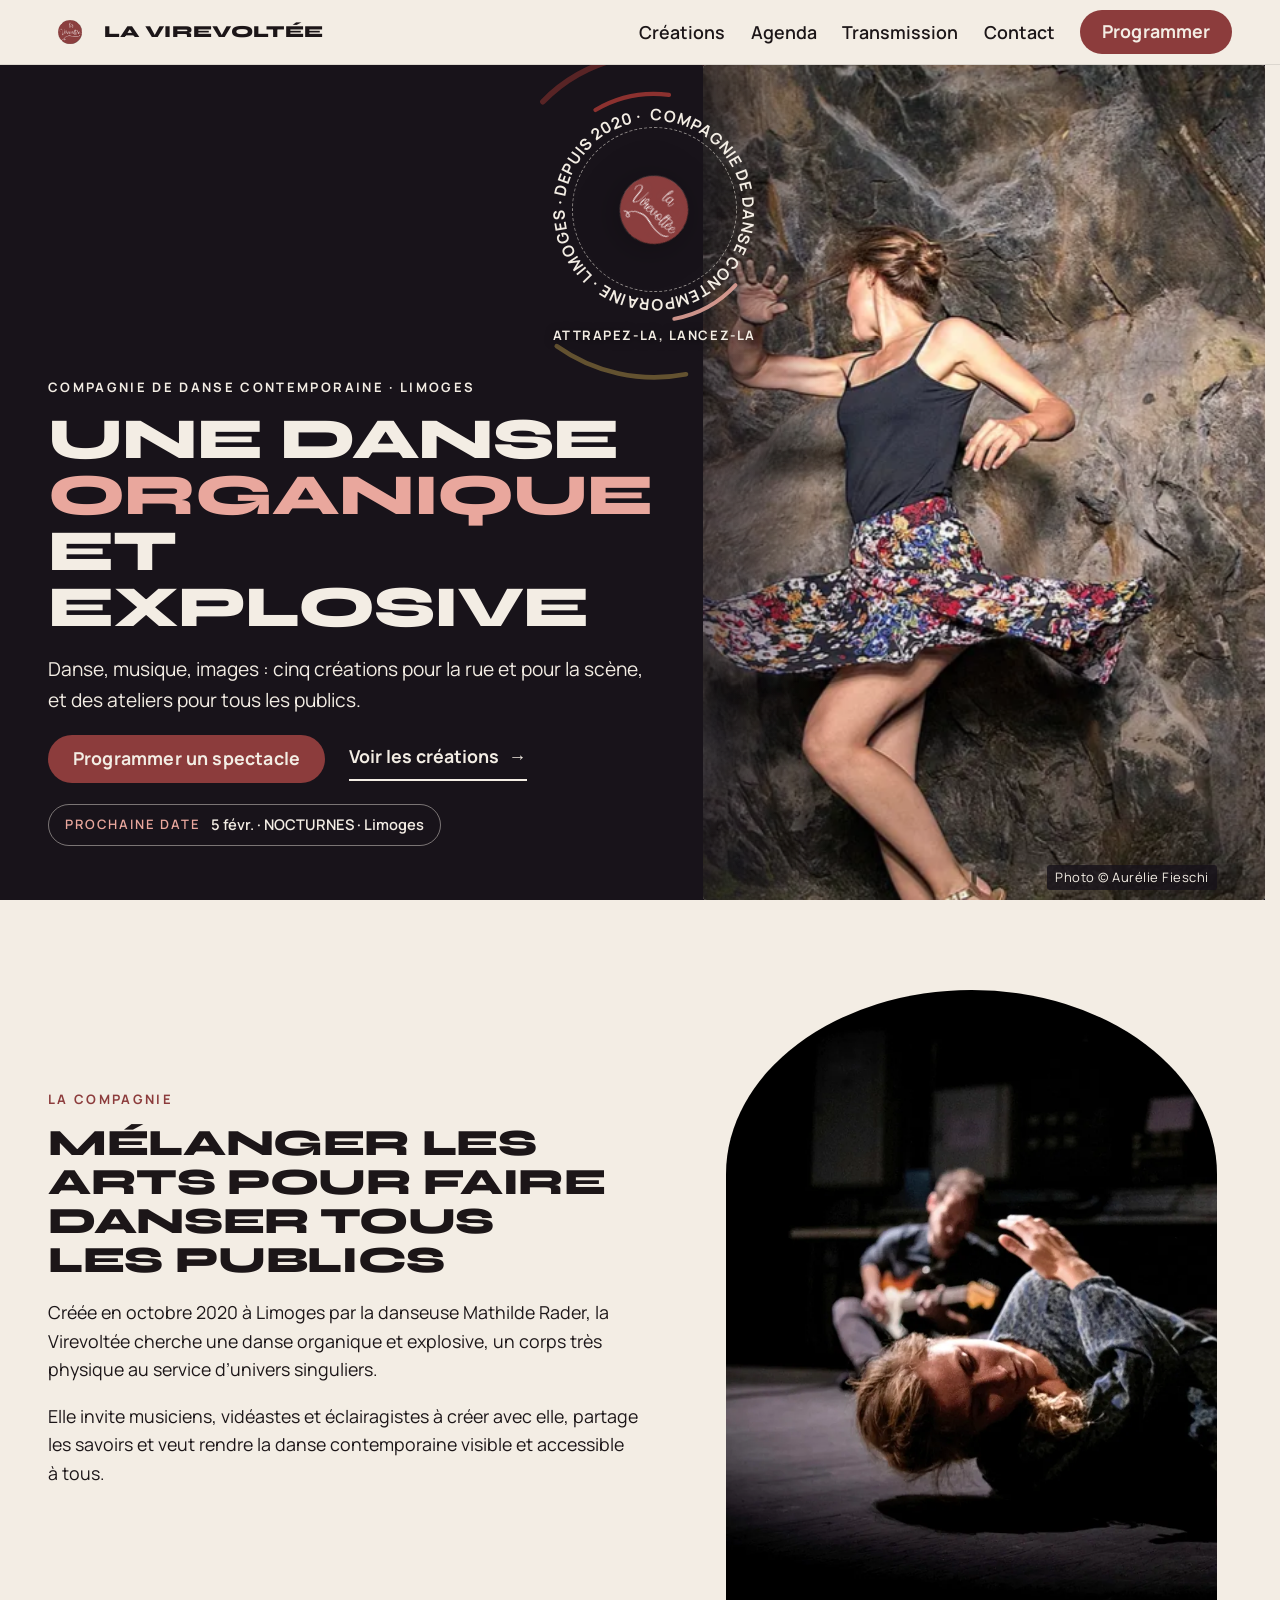
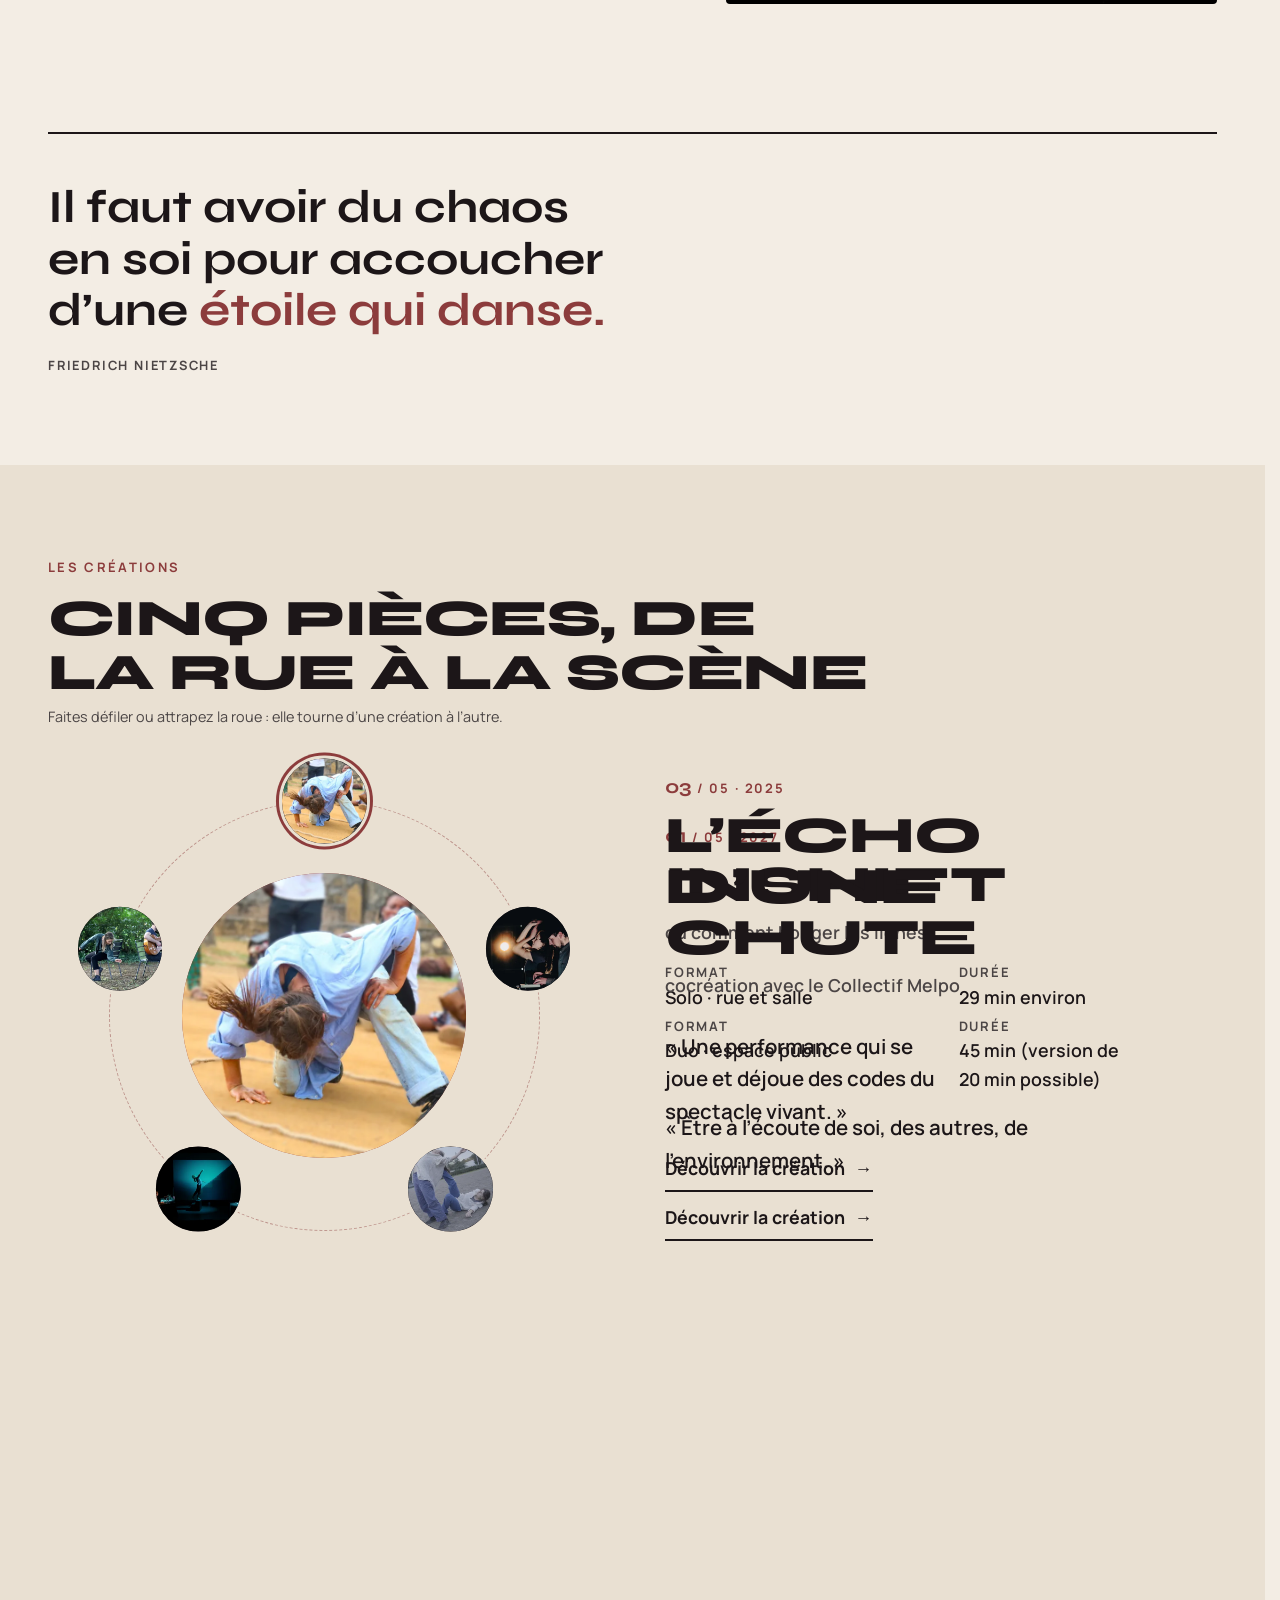
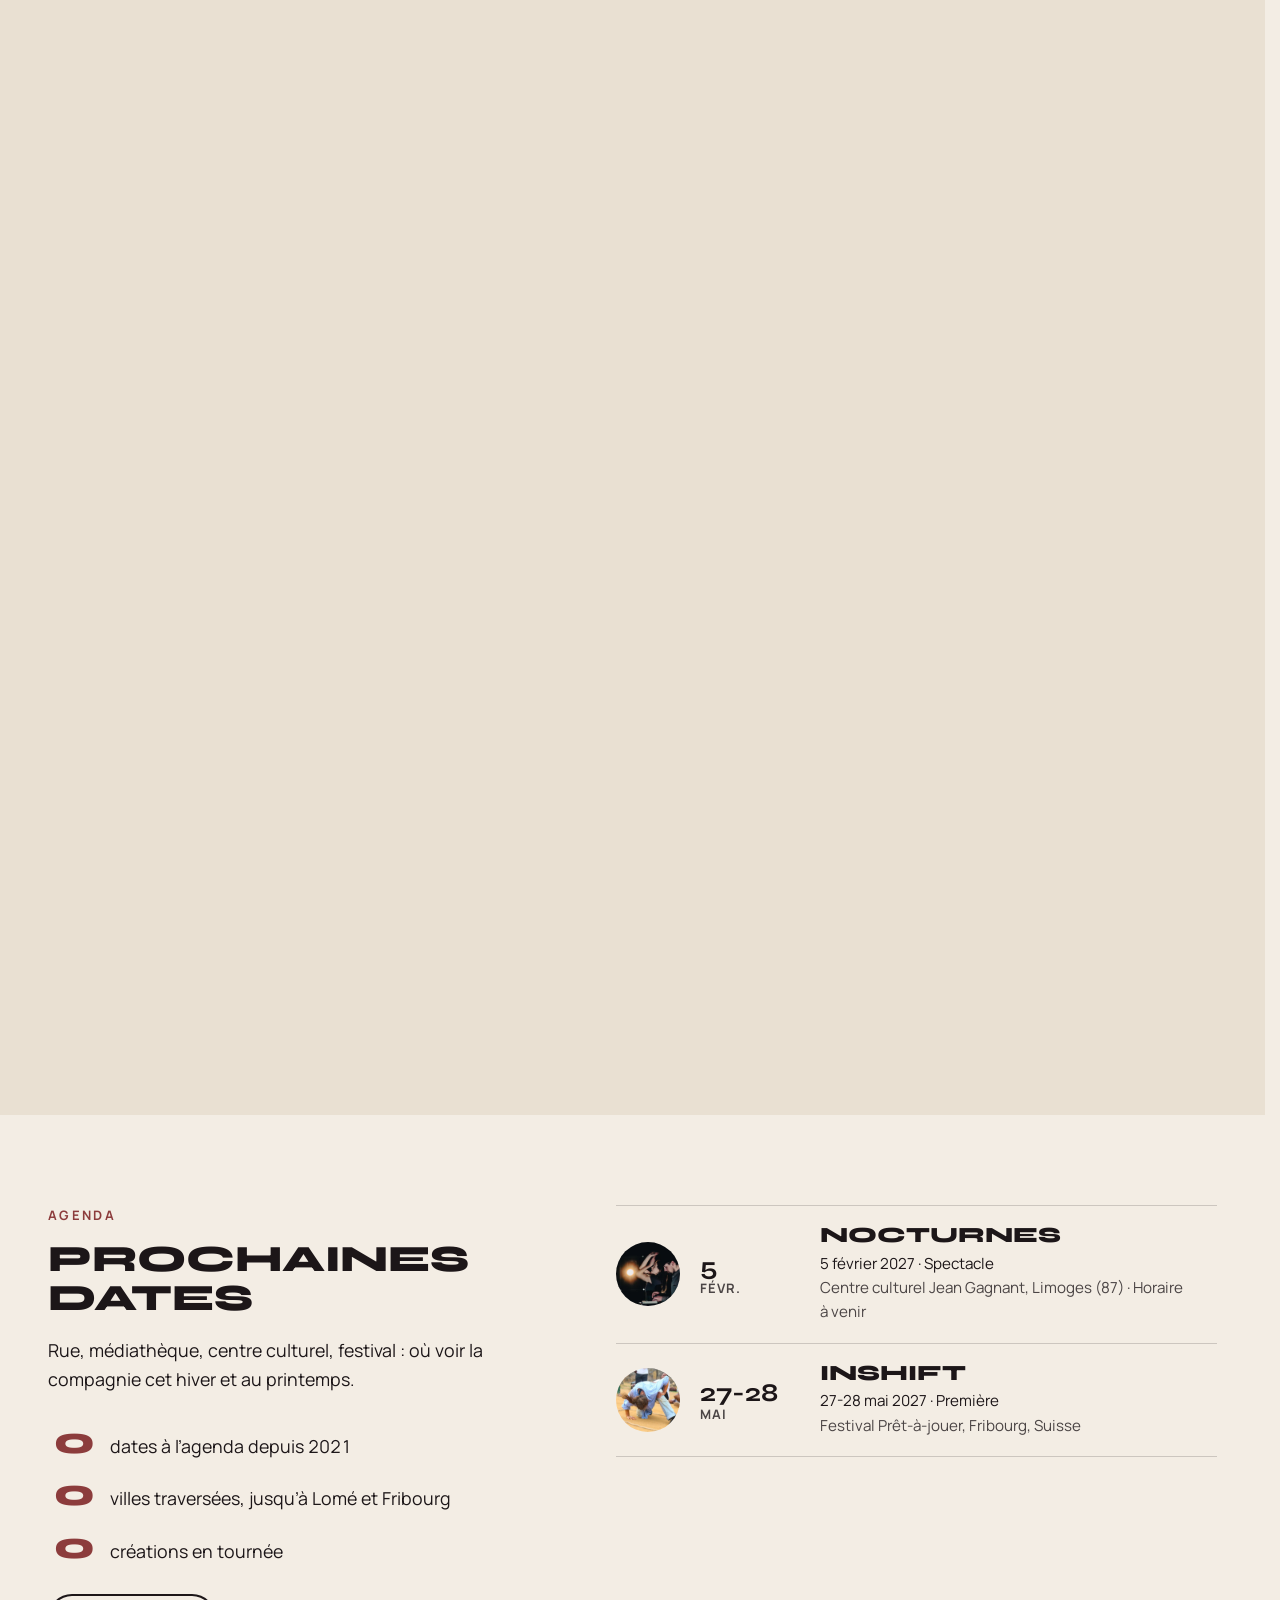
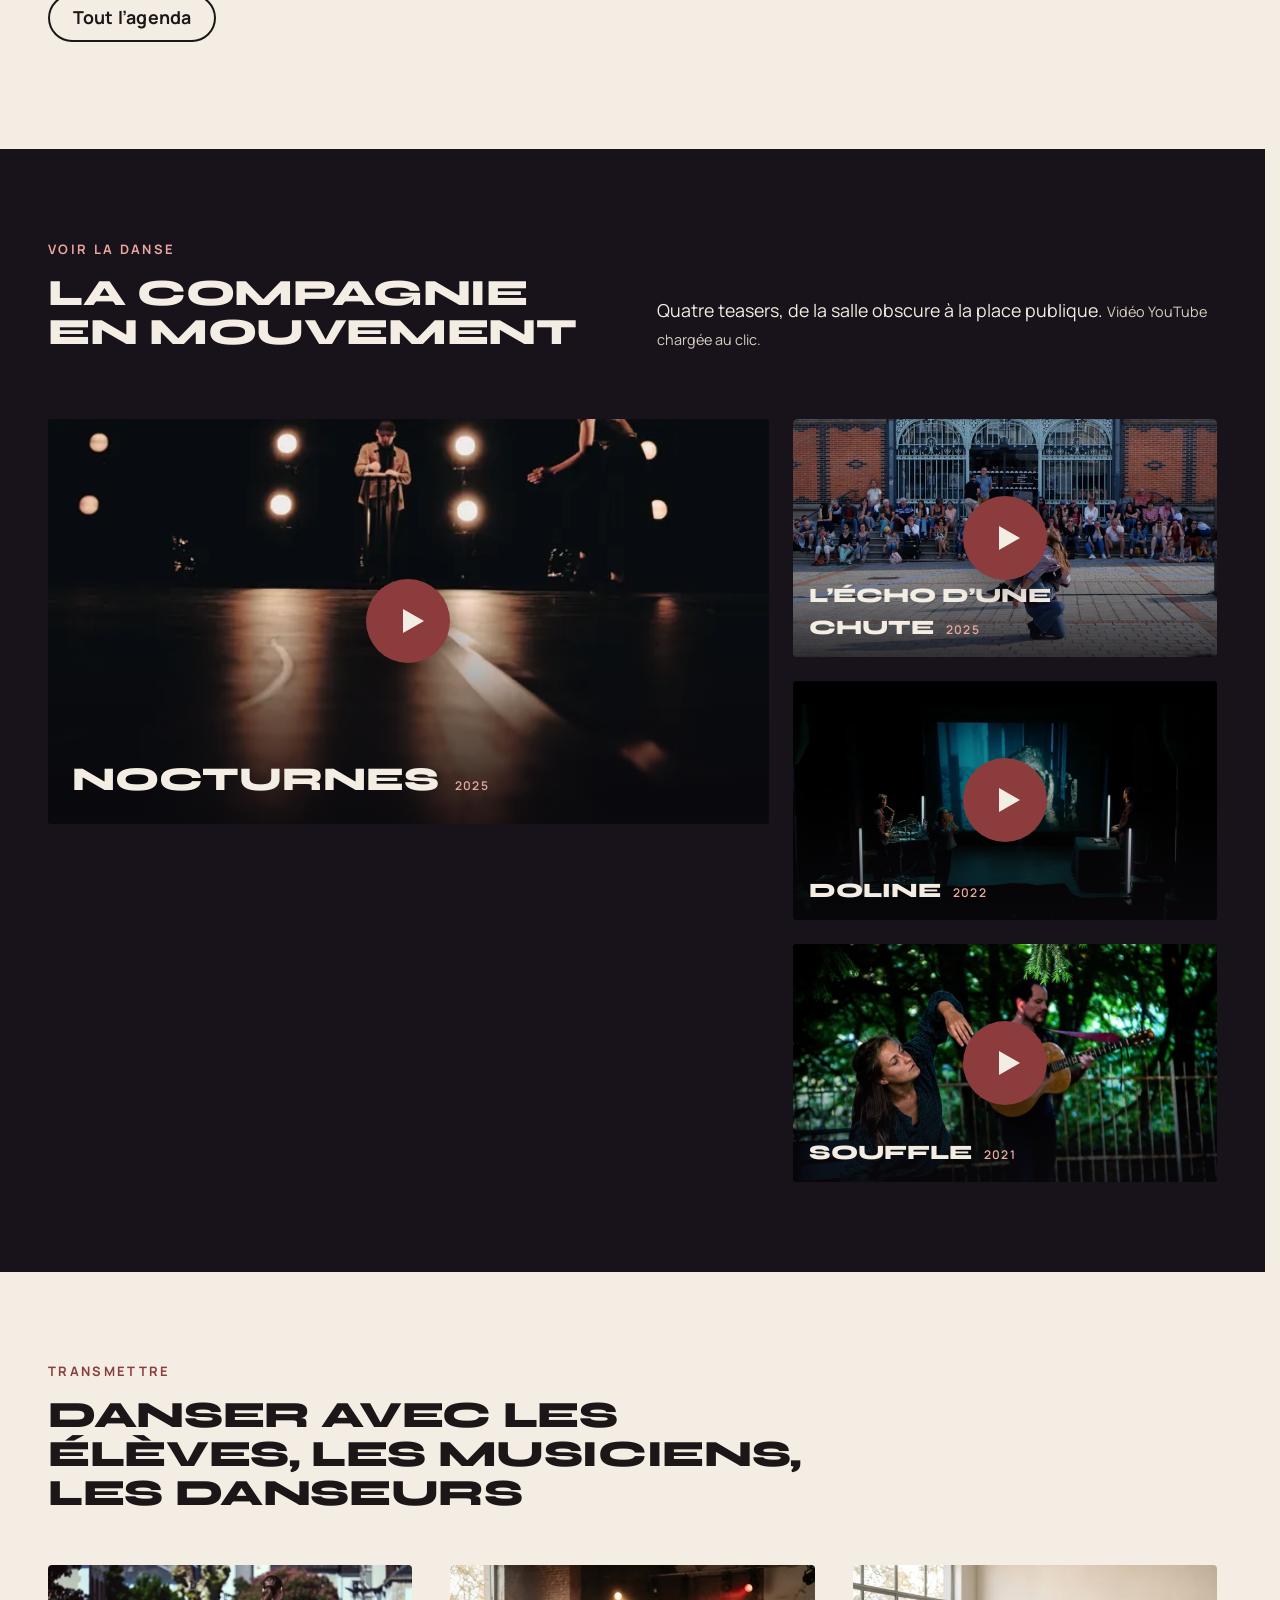
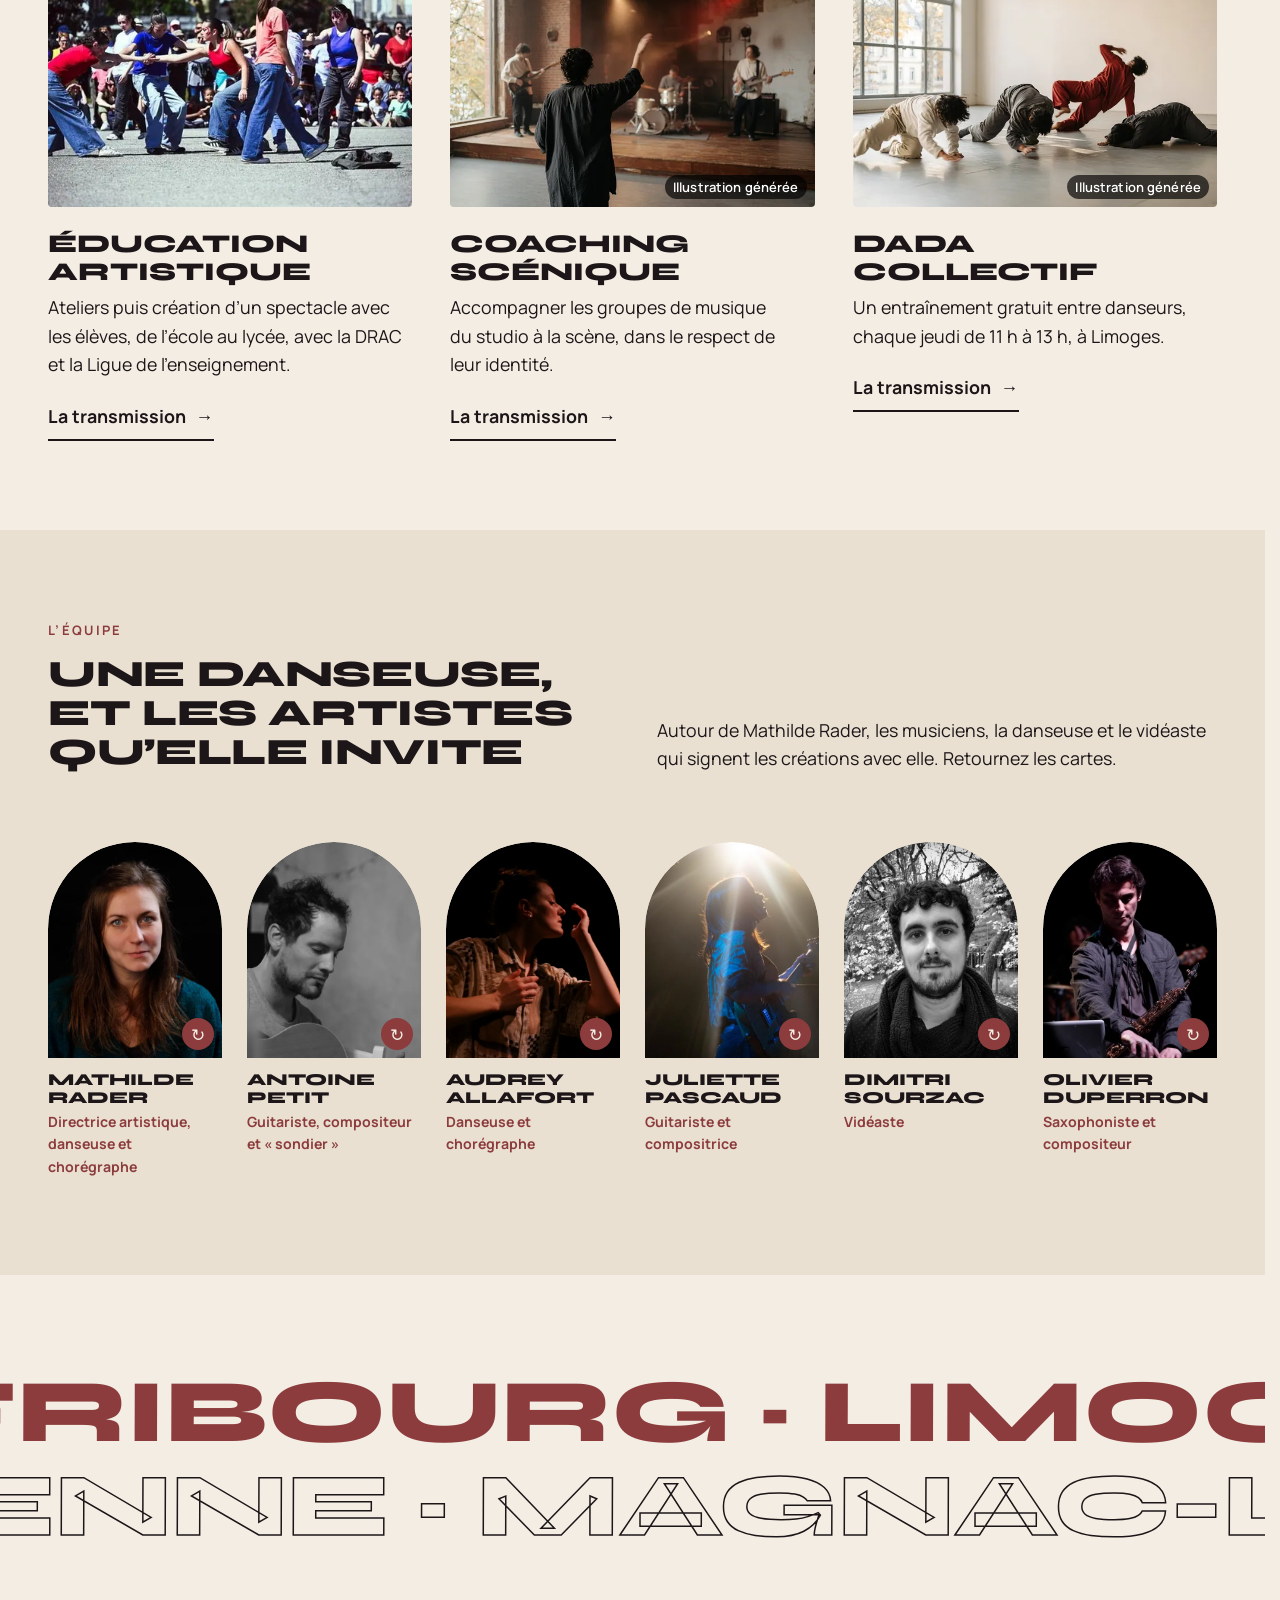
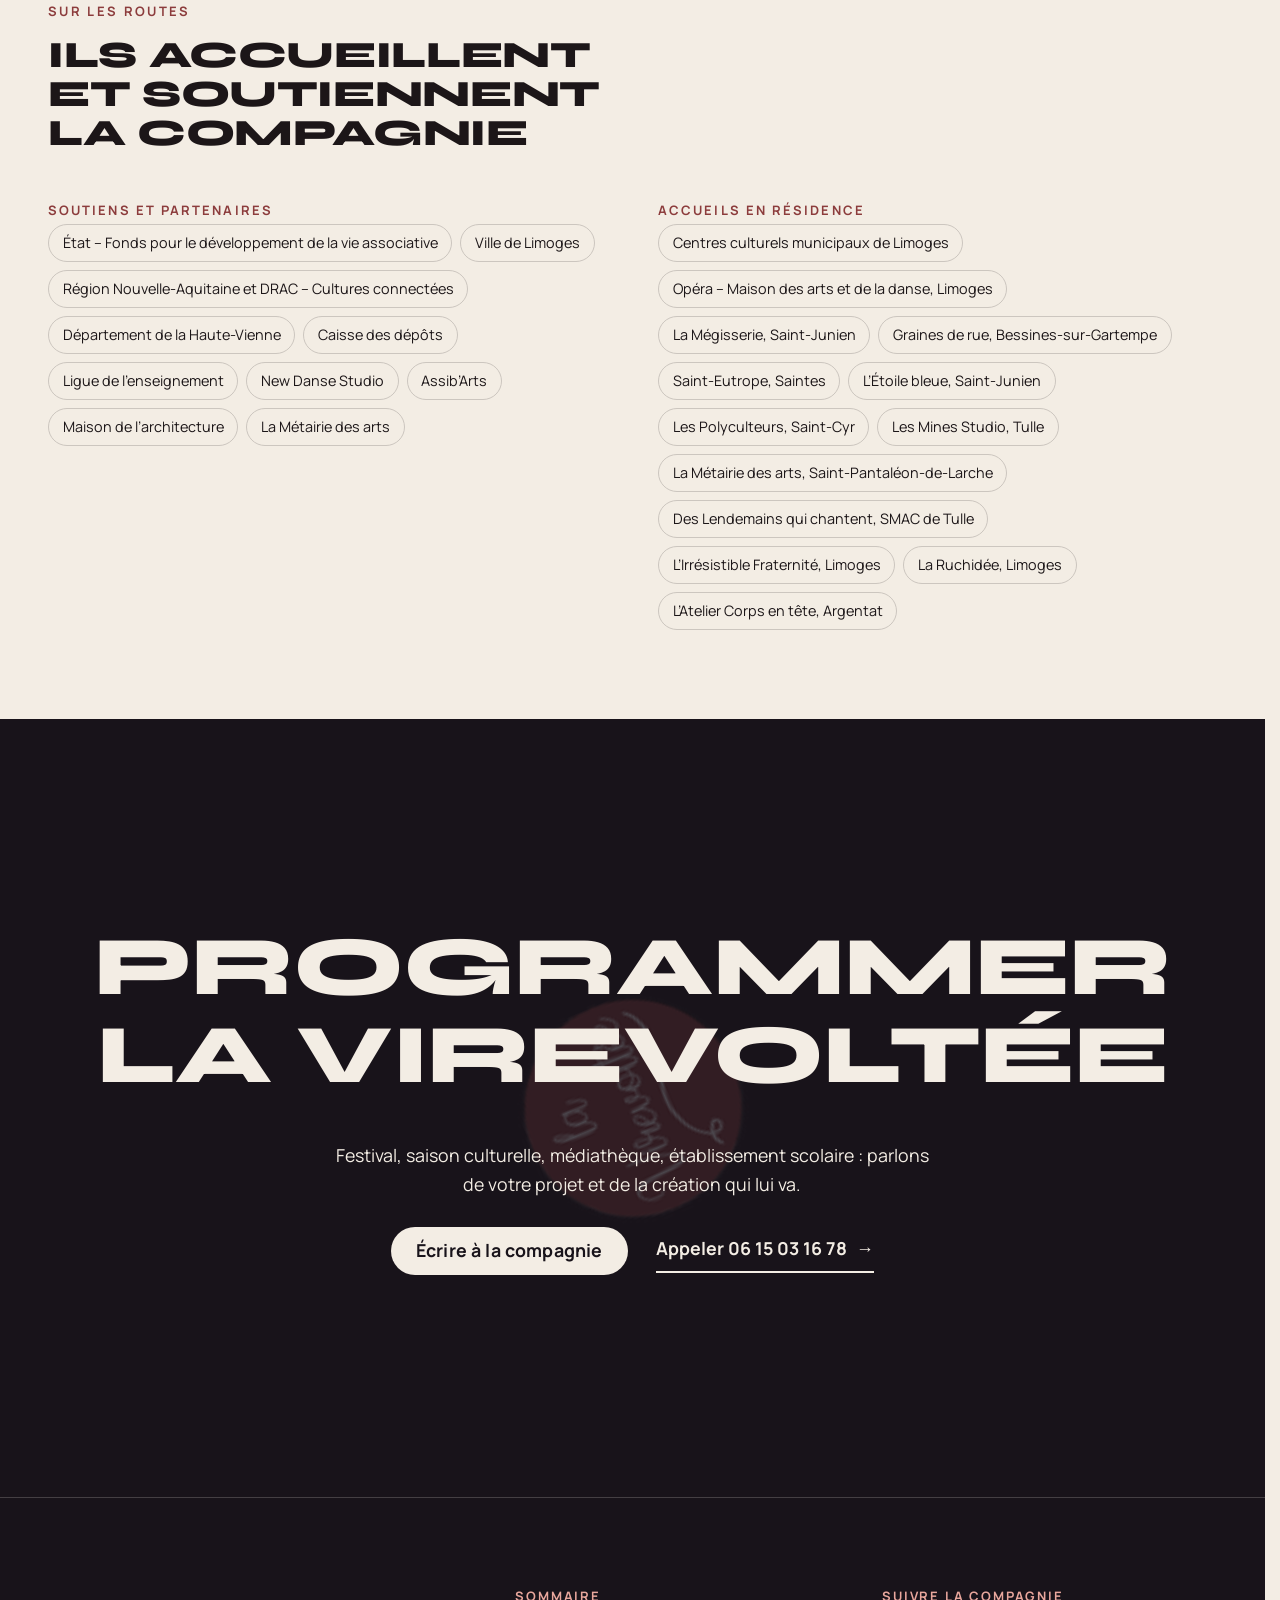
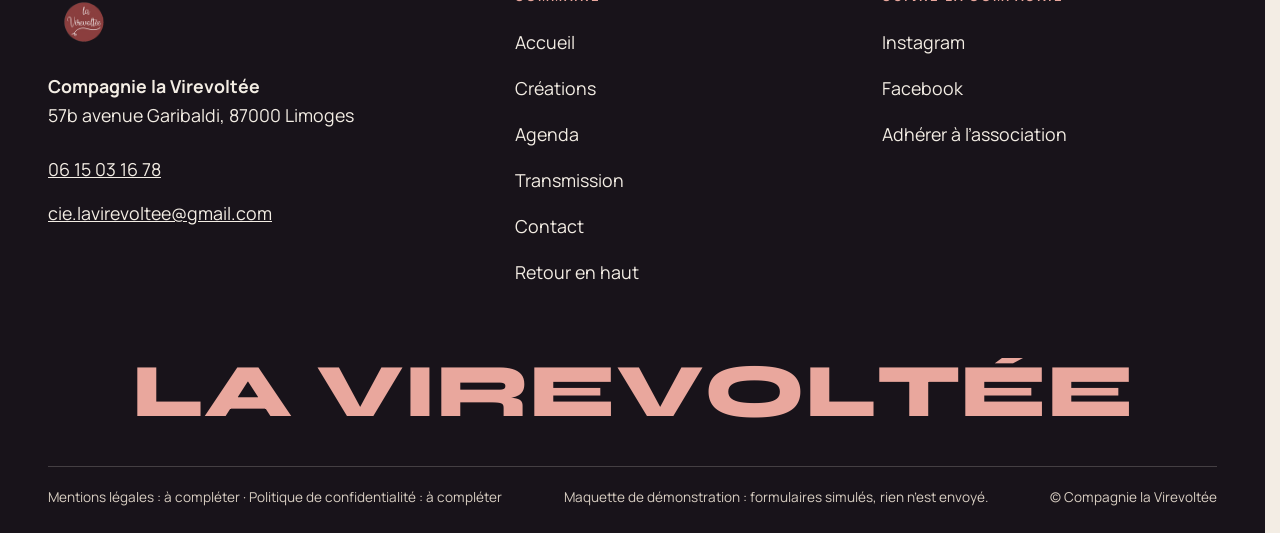
==== commit f2a9032c: "Maquette v2 : toupie a lancer, roue a attraper, portraits a retourner" ====
--- a/index.html
+++ b/index.html
@@ -1,5 +1,5 @@
 <!doctype html>
-<html lang="fr" data-v="1">
+<html lang="fr" data-v="2" data-curseur>
 <head>
 <meta charset="utf-8">
 <meta name="viewport" content="width=device-width, initial-scale=1, viewport-fit=cover">
@@ -35,14 +35,14 @@
 })();</script>
 <link rel="preload" href="/assets/fonts/syne-latin-800-normal.woff2" as="font" type="font/woff2" crossorigin>
 <link rel="preload" href="/assets/fonts/manrope-latin-400-normal.woff2" as="font" type="font/woff2" crossorigin>
-<link rel="stylesheet" href="/assets/css/socle.css?v=1">
-<link rel="stylesheet" href="/assets/css/site.css?v=1">
-<link rel="modulepreload" href="/assets/js/site.js?v=1">
-<link rel="modulepreload" href="/assets/js/socle/index.js?v=1">
+<link rel="stylesheet" href="/assets/css/socle.css?v=2">
+<link rel="stylesheet" href="/assets/css/site.css?v=2">
+<link rel="modulepreload" href="/assets/js/site.js?v=2">
+<link rel="modulepreload" href="/assets/js/socle/index.js?v=2">
 <script src="/assets/vendor/gsap.min.js" defer></script>
 <script src="/assets/vendor/ScrollTrigger.min.js" defer></script>
 <script src="/assets/vendor/SplitText.min.js" defer></script>
-<script type="module" src="/assets/js/site.js?v=1"></script>
+<script type="module" src="/assets/js/site.js?v=2"></script>
 <meta name="theme-color" content="#F3EDE4">
 <link rel="icon" href="/assets/images/favicon.png" type="image/png">
 <link rel="apple-touch-icon" href="/assets/images/apple-touch-icon.png">
@@ -113,16 +113,18 @@
 </figure>
   <div class="conteneur ouv-texte">
     <p class="surtitre ouv-sur" data-ouv>Compagnie de danse contemporaine · Limoges</p>
-    <h1 class="titre-geant" id="titre-accueil" data-anime="gsap"><span class="l">Une danse</span> <span class="l l--accent">organique</span> <span class="l">et explosive</span></h1>
+    <h1 class="titre-geant" id="titre-accueil" data-anime="gsap" data-grille="typo"><span class="l">Une danse</span> <span class="l l--accent">organique</span> <span class="l">et explosive</span></h1>
     <p class="ouv-intro masque-ecran-tres-bas" data-ouv>Danse, musique, images : cinq créations pour la rue et pour la scène, et des ateliers pour tous les publics.</p>
     <p class="ouv-actions" data-ouv><a href="/contact?sujet=programmation#demande" class="bouton" data-libelle="Contact" data-action-principale data-survol="magnetique">Programmer un spectacle</a>
       <a href="/creations" class="lien-fleche lien-fleche--clair masque-ecran-tres-bas" data-libelle="Créations">Voir les créations</a></p>
     <p class="ouv-info" data-info-cle data-prochaine data-ouv><span class="ouv-info-label">Prochaine date</span> <span data-prochaine-texte>27 nov. · Souffle · Colomiers</span></p>
   </div>
-  <div class="toupie toupie--ouverture" data-iris-centre="disque" data-effet="toupie" aria-hidden="true">
+  <canvas class="rubans" aria-hidden="true" data-audit-ignorer data-effet="rubans"></canvas>
+  <div class="toupie toupie--ouverture toupie--geante toupie--jeu" data-iris-centre="disque" data-effet="toupie" role="button" tabindex="0" aria-label="Faire tourner la toupie de la Virevoltée" data-grille="manipuler" data-curseur-label="Tournez">
   <svg class="toupie-anneau" viewBox="0 0 200 200" data-audit-ignorer><defs><path id="anneau-2" d="M100 100 m-82 0 a82 82 0 1 1 164 0 a82 82 0 1 1 -164 0"/></defs><text><textPath href="#anneau-2" textLength="508">Compagnie de danse contemporaine · Limoges · depuis 2020 · </textPath></text></svg>
   <img class="toupie-logo" src="/assets/images/logo-160.png" alt="" width="160" height="160">
 </div>
+  <p class="toupie-indice" aria-hidden="true">Attrapez-la, lancez-la</p>
   <p class="credit credit--ouv">Photo © Aurélie Fieschi</p>
 </section>
 <section class="demarche" id="compagnie" aria-labelledby="demarche-titre">
@@ -149,10 +151,10 @@
     <div class="conteneur roue-tete">
       <p class="surtitre" data-anime>Les créations</p>
       <h2 id="roue-titre" class="titre-section" data-anime="lignes">Cinq pièces, de la rue à la scène</h2>
-      <p class="roue-indice masque-ecran-bas" data-anime>Faites défiler : la roue tourne d’une création à l’autre.</p>
+      <p class="roue-indice masque-ecran-bas" data-anime>Faites défiler ou attrapez la roue : elle tourne d’une création à l’autre.</p>
     </div>
     <div class="roue-scene conteneur">
-      <div class="roue-disque" data-effet="roue" data-visuel>
+      <div class="roue-disque" data-effet="roue" data-visuel data-curseur-label="Tournez">
         <div class="roue-anneau">
           <button type="button" class="roue-pastille" style="--i:0" data-index="0" aria-label="InShift"><figure class="media roue-pastille-media" style="--cadrage:50% 50%">
   <picture>
@@ -344,7 +346,7 @@
     <img src="/assets/images/teaser-nocturnes-1280.webp" srcset="/assets/images/teaser-nocturnes-640.webp 640w, /assets/images/teaser-nocturnes-1280.webp 1280w" sizes="(max-width: 760px) 100vw, 50vw" alt="" width="1280" height="720" loading="lazy" decoding="async">
   </picture>
 </figure>
-  <button type="button" class="teaser-bouton"><span class="teaser-play" aria-hidden="true"></span><span class="teaser-libelle">Lancer le teaser de NOCTURNES</span></button>
+  <button type="button" class="teaser-bouton" data-curseur-label="Voir"><span class="teaser-play" aria-hidden="true"></span><span class="teaser-libelle">Lancer le teaser de NOCTURNES</span></button>
   <p class="teaser-nom" aria-hidden="true">NOCTURNES <span>2025</span></p>
 </div></div>
       <div class="teasers-petits" data-anime="cascade">
@@ -354,7 +356,7 @@
     <img src="/assets/images/teaser-echo-1280.webp" srcset="/assets/images/teaser-echo-640.webp 640w, /assets/images/teaser-echo-1280.webp 1280w" sizes="(max-width: 760px) 100vw, 50vw" alt="" width="1280" height="720" loading="lazy" decoding="async">
   </picture>
 </figure>
-  <button type="button" class="teaser-bouton"><span class="teaser-play" aria-hidden="true"></span><span class="teaser-libelle">Lancer le teaser de L’écho d’une chute</span></button>
+  <button type="button" class="teaser-bouton" data-curseur-label="Voir"><span class="teaser-play" aria-hidden="true"></span><span class="teaser-libelle">Lancer le teaser de L’écho d’une chute</span></button>
   <p class="teaser-nom" aria-hidden="true">L’écho d’une chute <span>2025</span></p>
 </div>
         <div class="teaser " data-youtube="h4x7FIZXTtc" data-titre="DOLINE">
@@ -363,7 +365,7 @@
     <img src="/assets/images/teaser-doline-1280.webp" srcset="/assets/images/teaser-doline-640.webp 640w, /assets/images/teaser-doline-1280.webp 1280w" sizes="(max-width: 760px) 100vw, 50vw" alt="" width="1280" height="720" loading="lazy" decoding="async">
   </picture>
 </figure>
-  <button type="button" class="teaser-bouton"><span class="teaser-play" aria-hidden="true"></span><span class="teaser-libelle">Lancer le teaser de DOLINE</span></button>
+  <button type="button" class="teaser-bouton" data-curseur-label="Voir"><span class="teaser-play" aria-hidden="true"></span><span class="teaser-libelle">Lancer le teaser de DOLINE</span></button>
   <p class="teaser-nom" aria-hidden="true">DOLINE <span>2022</span></p>
 </div>
         <div class="teaser " data-youtube="Bx0AugE4iY0" data-titre="Souffle">
@@ -372,7 +374,7 @@
     <img src="/assets/images/teaser-souffle-1280.webp" srcset="/assets/images/teaser-souffle-640.webp 640w, /assets/images/teaser-souffle-1280.webp 1280w" sizes="(max-width: 760px) 100vw, 50vw" alt="" width="1280" height="720" loading="lazy" decoding="async">
   </picture>
 </figure>
-  <button type="button" class="teaser-bouton"><span class="teaser-play" aria-hidden="true"></span><span class="teaser-libelle">Lancer le teaser de Souffle</span></button>
+  <button type="button" class="teaser-bouton" data-curseur-label="Voir"><span class="teaser-play" aria-hidden="true"></span><span class="teaser-libelle">Lancer le teaser de Souffle</span></button>
   <p class="teaser-nom" aria-hidden="true">Souffle <span>2021</span></p>
 </div>
       </div>
@@ -422,63 +424,75 @@
     <div class="equipe-tete">
       <p class="surtitre" data-anime>L’équipe</p>
       <h2 id="equipe-titre" class="titre-section" data-anime="lignes">Une danseuse, et les artistes qu’elle invite</h2>
-      <p data-anime>Autour de Mathilde Rader, des musiciens, une danseuse et un vidéaste qui signent les créations avec elle.</p>
+      <p data-anime>Autour de Mathilde Rader, les musiciens, la danseuse et le vidéaste qui signent les créations avec elle. Retournez les cartes.</p>
     </div>
     <ul class="equipe-liste" data-anime="cascade">
       <li class="portrait" style="--r:-4deg">
-        <figure class="media portrait-media" style="--cadrage:50% 50%;aspect-ratio:4 / 5">
+        <div class="portrait-carte" role="button" tabindex="0" aria-pressed="false" aria-label="Mathilde Rader : retourner la carte pour lire sa présentation" data-curseur-label="Retourner">
+          <div class="portrait-face"><figure class="media portrait-media" style="--cadrage:50% 50%;aspect-ratio:4 / 5">
   <picture>
     <img src="/assets/images/equipe-mathilde-784.webp" srcset="/assets/images/equipe-mathilde-480.webp 480w, /assets/images/equipe-mathilde-640.webp 640w, /assets/images/equipe-mathilde-784.webp 784w" sizes="(max-width: 760px) 50vw, 16vw" alt="" width="784" height="980" loading="lazy" decoding="async">
   </picture>
-</figure>
+</figure><span class="portrait-pastille" aria-hidden="true">↻</span></div>
+          <div class="portrait-face portrait-dos" data-face="dos"><p class="portrait-texte">Formée au conservatoire de Brive, à Atlantique Ballet Contemporain (La Rochelle) et au centre Mondap’art (Nîmes), elle fonde la compagnie en 2020.</p></div>
+        </div>
         <h3>Mathilde Rader</h3>
         <p class="portrait-role">Directrice artistique, danseuse et chorégraphe</p>
-        <p class="portrait-texte">Formée au conservatoire de Brive, à Atlantique Ballet Contemporain (La Rochelle) et au centre Mondap’art (Nîmes), elle fonde la compagnie en 2020.</p>
       </li><li class="portrait" style="--r:3deg">
-        <figure class="media portrait-media" style="--cadrage:50% 50%;aspect-ratio:4 / 5">
+        <div class="portrait-carte" role="button" tabindex="0" aria-pressed="false" aria-label="Antoine Petit : retourner la carte pour lire sa présentation" data-curseur-label="Retourner">
+          <div class="portrait-face"><figure class="media portrait-media" style="--cadrage:50% 50%;aspect-ratio:4 / 5">
   <picture>
     <img src="/assets/images/equipe-antoine-784.webp" srcset="/assets/images/equipe-antoine-480.webp 480w, /assets/images/equipe-antoine-640.webp 640w, /assets/images/equipe-antoine-784.webp 784w" sizes="(max-width: 760px) 50vw, 16vw" alt="" width="784" height="980" loading="lazy" decoding="async">
   </picture>
-</figure>
+</figure><span class="portrait-pastille" aria-hidden="true">↻</span></div>
+          <div class="portrait-face portrait-dos" data-face="dos"><p class="portrait-texte">Présent dans les cinq créations. Passé par les musiques traditionnelles (Keltas, Akan Khelen), il s’est tourné vers l’électronique.</p></div>
+        </div>
         <h3>Antoine Petit</h3>
         <p class="portrait-role">Guitariste, compositeur et « sondier »</p>
-        <p class="portrait-texte">Présent dans les cinq créations. Passé par les musiques traditionnelles (Keltas, Akan Khelen), il s’est tourné vers l’électronique.</p>
       </li><li class="portrait" style="--r:-2deg">
-        <figure class="media portrait-media" style="--cadrage:50% 50%;aspect-ratio:4 / 5">
+        <div class="portrait-carte" role="button" tabindex="0" aria-pressed="false" aria-label="Audrey Allafort : retourner la carte pour lire sa présentation" data-curseur-label="Retourner">
+          <div class="portrait-face"><figure class="media portrait-media" style="--cadrage:50% 50%;aspect-ratio:4 / 5">
   <picture>
     <img src="/assets/images/equipe-audrey-784.webp" srcset="/assets/images/equipe-audrey-480.webp 480w, /assets/images/equipe-audrey-640.webp 640w, /assets/images/equipe-audrey-784.webp 784w" sizes="(max-width: 760px) 50vw, 16vw" alt="" width="784" height="980" loading="lazy" decoding="async">
   </picture>
-</figure>
+</figure><span class="portrait-pastille" aria-hidden="true">↻</span></div>
+          <div class="portrait-face portrait-dos" data-face="dos"><p class="portrait-texte">Interprète de L’écho d’une chute, elle danse avec la compagnie Coyote Minute et a cofondé le collectif Melpo.</p></div>
+        </div>
         <h3>Audrey Allafort</h3>
         <p class="portrait-role">Danseuse et chorégraphe</p>
-        <p class="portrait-texte">Interprète de L’écho d’une chute, elle danse avec la compagnie Coyote Minute et a cofondé le collectif Melpo.</p>
       </li><li class="portrait" style="--r:4deg">
-        <figure class="media portrait-media" style="--cadrage:50% 50%;aspect-ratio:4 / 5">
+        <div class="portrait-carte" role="button" tabindex="0" aria-pressed="false" aria-label="Juliette Pascaud : retourner la carte pour lire sa présentation" data-curseur-label="Retourner">
+          <div class="portrait-face"><figure class="media portrait-media" style="--cadrage:50% 50%;aspect-ratio:4 / 5">
   <picture>
     <img src="/assets/images/equipe-juliette-784.webp" srcset="/assets/images/equipe-juliette-480.webp 480w, /assets/images/equipe-juliette-640.webp 640w, /assets/images/equipe-juliette-784.webp 784w" sizes="(max-width: 760px) 50vw, 16vw" alt="" width="784" height="980" loading="lazy" decoding="async">
   </picture>
-</figure>
+</figure><span class="portrait-pastille" aria-hidden="true">↻</span></div>
+          <div class="portrait-face portrait-dos" data-face="dos"><p class="portrait-texte">Compose L’écho d’une chute. Fondatrice du duo Ganache, elle a rejoint l’équipe live de Billie Chedid en 2025.</p></div>
+        </div>
         <h3>Juliette Pascaud</h3>
         <p class="portrait-role">Guitariste et compositrice</p>
-        <p class="portrait-texte">Compose L’écho d’une chute. Fondatrice du duo Ganache, elle a rejoint l’équipe live de Billie Chedid en 2025.</p>
       </li><li class="portrait" style="--r:-3deg">
-        <figure class="media portrait-media" style="--cadrage:50% 50%;aspect-ratio:4 / 5">
+        <div class="portrait-carte" role="button" tabindex="0" aria-pressed="false" aria-label="Dimitri Sourzac : retourner la carte pour lire sa présentation" data-curseur-label="Retourner">
+          <div class="portrait-face"><figure class="media portrait-media" style="--cadrage:50% 50%;aspect-ratio:4 / 5">
   <picture>
     <img src="/assets/images/equipe-dimitri-784.webp" srcset="/assets/images/equipe-dimitri-480.webp 480w, /assets/images/equipe-dimitri-640.webp 640w, /assets/images/equipe-dimitri-784.webp 784w" sizes="(max-width: 760px) 50vw, 16vw" alt="" width="784" height="980" loading="lazy" decoding="async">
   </picture>
-</figure>
+</figure><span class="portrait-pastille" aria-hidden="true">↻</span></div>
+          <div class="portrait-face portrait-dos" data-face="dos"><p class="portrait-texte">Crée et joue en direct les images de DOLINE. Ingénieur de formation, passé par la vidéo, les effets spéciaux et la réalité virtuelle.</p></div>
+        </div>
         <h3>Dimitri Sourzac</h3>
         <p class="portrait-role">Vidéaste</p>
-        <p class="portrait-texte">Crée et joue en direct les images de DOLINE. Ingénieur de formation, passé par la vidéo, les effets spéciaux et la réalité virtuelle.</p>
       </li><li class="portrait" style="--r:2deg">
-        <figure class="media portrait-media" style="--cadrage:50% 50%;aspect-ratio:4 / 5">
+        <div class="portrait-carte" role="button" tabindex="0" aria-pressed="false" aria-label="Olivier Duperron : retourner la carte pour lire sa présentation" data-curseur-label="Retourner">
+          <div class="portrait-face"><figure class="media portrait-media" style="--cadrage:50% 50%;aspect-ratio:4 / 5">
   <picture>
     <img src="/assets/images/equipe-olivier-784.webp" srcset="/assets/images/equipe-olivier-480.webp 480w, /assets/images/equipe-olivier-640.webp 640w, /assets/images/equipe-olivier-784.webp 784w" sizes="(max-width: 760px) 50vw, 16vw" alt="" width="784" height="980" loading="lazy" decoding="async">
   </picture>
-</figure>
+</figure><span class="portrait-pastille" aria-hidden="true">↻</span></div>
+          <div class="portrait-face portrait-dos" data-face="dos"><p class="portrait-texte">Musicien de DOLINE, entre classique, improvisation et électronique ; il enseigne au conservatoire de Limoges.</p></div>
+        </div>
         <h3>Olivier Duperron</h3>
         <p class="portrait-role">Saxophoniste et compositeur</p>
-        <p class="portrait-texte">Musicien de DOLINE, entre classique, improvisation et électronique ; il enseigne au conservatoire de Limoges.</p>
       </li>
     </ul>
   </div>
@@ -495,11 +509,11 @@
     </div>
     <div class="routes-col">
       <h3 data-anime>Soutiens et partenaires</h3>
-      <ul class="liste-filet" data-anime="cascade"><li>État – Fonds pour le développement de la vie associative</li><li>Ville de Limoges</li><li>Région Nouvelle-Aquitaine et DRAC – Cultures connectées</li><li>Département de la Haute-Vienne</li><li>Caisse des dépôts</li><li>Ligue de l’enseignement</li><li>New Danse Studio</li><li>Assib’Arts</li><li>Maison de l’architecture</li><li>La Métairie des arts</li></ul>
+      <ul class="pastilles" data-anime="cascade"><li>État – Fonds pour le développement de la vie associative</li><li>Ville de Limoges</li><li>Région Nouvelle-Aquitaine et DRAC – Cultures connectées</li><li>Département de la Haute-Vienne</li><li>Caisse des dépôts</li><li>Ligue de l’enseignement</li><li>New Danse Studio</li><li>Assib’Arts</li><li>Maison de l’architecture</li><li>La Métairie des arts</li></ul>
     </div>
     <div class="routes-col">
       <h3 data-anime>Accueils en résidence</h3>
-      <ul class="liste-filet" data-anime="cascade"><li>Centres culturels municipaux de Limoges</li><li>Opéra – Maison des arts et de la danse, Limoges</li><li>La Mégisserie, Saint-Junien</li><li>Graines de rue, Bessines-sur-Gartempe</li><li>Saint-Eutrope, Saintes</li><li>L’Étoile bleue, Saint-Junien</li><li>Les Polyculteurs, Saint-Cyr</li><li>Les Mines Studio, Tulle</li><li>La Métairie des arts, Saint-Pantaléon-de-Larche</li><li>Des Lendemains qui chantent, SMAC de Tulle</li><li>L’Irrésistible Fraternité, Limoges</li><li>La Ruchidée, Limoges</li><li>L’Atelier Corps en tête, Argentat</li></ul>
+      <ul class="pastilles" data-anime="cascade"><li>Centres culturels municipaux de Limoges</li><li>Opéra – Maison des arts et de la danse, Limoges</li><li>La Mégisserie, Saint-Junien</li><li>Graines de rue, Bessines-sur-Gartempe</li><li>Saint-Eutrope, Saintes</li><li>L’Étoile bleue, Saint-Junien</li><li>Les Polyculteurs, Saint-Cyr</li><li>Les Mines Studio, Tulle</li><li>La Métairie des arts, Saint-Pantaléon-de-Larche</li><li>Des Lendemains qui chantent, SMAC de Tulle</li><li>L’Irrésistible Fraternité, Limoges</li><li>La Ruchidée, Limoges</li><li>L’Atelier Corps en tête, Argentat</li></ul>
     </div>
   </div>
 </section>
@@ -533,6 +547,7 @@
       </ul>
     </div>
   </div>
+  <p class="pied-geant" aria-hidden="true" data-audit-ignorer data-anime="lettres">la Virevoltée</p>
   <div class="conteneur pied-bas"><p>Mentions légales : à compléter · Politique de confidentialité : à compléter</p><p>Maquette de démonstration : formulaires simulés, rien n’est envoyé.</p><p>© Compagnie la Virevoltée</p></div>
 </footer>
 <div data-barre-fixe>
--- a/assets/css/site.css
+++ b/assets/css/site.css
@@ -126,7 +126,7 @@
 
 /* Roue des créations : l'anneau tourne d'un cran par création (72°), la fiche change au centre. */
 .roue { background: var(--sable); position: relative; }
-html.js:not(.secours) .roue { height: 300svh; }
+html.js:not(.secours) .roue { height: 250svh; }
 .roue-collant { padding-block: clamp(40px, 7vh, 80px); }
 html.js:not(.secours) .roue-collant { position: sticky; top: 0; height: 100svh; padding-top: calc(var(--entete-h) + clamp(16px, 3vh, 36px)); display: flex; flex-direction: column; overflow: hidden; }
 .roue-tete { display: flex; flex-wrap: wrap; align-items: end; justify-content: space-between; gap: 6px 32px; }
@@ -293,7 +293,7 @@
 .bandeau-media img { width: 100%; height: 100%; object-fit: cover; }
 .bandeau-rond:hover .bandeau-media { transform: rotate(-6deg) scale(1.03); }
 .bandeau-ronds li { container-type: inline-size; }
-.bandeau-nom { font-family: var(--police-titres); font-weight: 800; text-transform: uppercase; font-size: max(12px, min(1.15rem, calc(100cqi / 12.5))); line-height: 1.1; overflow-wrap: anywhere; }
+.bandeau-nom { font-family: var(--police-titres); font-weight: 800; text-transform: uppercase; font-size: max(13px, min(1.15rem, calc(100cqi / 12.5))); line-height: 1.1; overflow-wrap: anywhere; }
 .bandeau-annee { font-size: max(12px, .8rem); font-weight: 700; color: var(--brique); }
 @media (max-height: 820px) and (min-width: 761px) { .bandeau-ronds ol { max-width: min(calc(var(--largeur) + 2 * var(--gouttiere)), 118svh); } .ouv-creations-cote .ouv-intro { display: none; } }
 @media (max-width: 760px) {
@@ -669,3 +669,102 @@
 @media (max-width: 760px) { .etape legend { font-size: min(1.2rem, 4vw); } .equipe-liste { gap: 12px; } .portrait h3 { font-size: min(1rem, 3.9vw); } }
 @media (max-width: 760px) { html:not(.js) .ouv--accueil .ouv-fond { height: clamp(100px, calc(100svh - 620px), 260px); } }
 @media (max-width: 760px) { .credit--ouv { left: 12px; right: auto; } }
+
+
+/* ================= v2 : jeu, finitions ================= */
+
+/* Toupie géante de l'accueil : on l'attrape, on la lance ; rubans aux couleurs de la jupe. */
+.rubans { position: absolute; inset: 0; width: 100%; height: 100%; z-index: 2; pointer-events: none; }
+.toupie--geante { --tw: clamp(150px, min(17vw, 27vh), 270px); width: var(--tw); left: calc(55.5% - .72 * var(--tw)); right: auto; top: calc(var(--entete-h) + clamp(16px, 4vh, 40px)); z-index: 4; cursor: grab; touch-action: none; user-select: none; -webkit-user-select: none; }
+.toupie--geante.saisie { cursor: grabbing; }
+.toupie--geante .toupie-logo { width: 58%; pointer-events: none; -webkit-user-drag: none; }
+.toupie--geante .toupie-anneau { pointer-events: none; }
+.toupie--geante:focus-visible { outline-offset: 6px; border-radius: 50%; }
+.toupie--geante::before { content: ''; position: absolute; inset: 12%; border-radius: 50%; border: 1.5px dashed rgba(243, 237, 228, .55); pointer-events: none; }
+.toupie-indice { --tw: clamp(150px, min(17vw, 27vh), 270px); position: absolute; z-index: 4; left: calc(55.5% - .72 * var(--tw)); top: calc(var(--entete-h) + clamp(16px, 4vh, 40px) + var(--tw) + 6px); width: var(--tw); margin: 0; text-align: center;
+  font-weight: 700; font-size: 13px; letter-spacing: .12em; text-transform: uppercase; color: var(--lin); }
+.toupie-indice span, .toupie-indice { text-shadow: 0 1px 8px rgba(0, 0, 0, .65); }
+.ouv--accueil .ouv-texte { z-index: 3; }
+@media (max-height: 820px) and (min-width: 761px) { .toupie-indice { display: none; } .toupie--geante { --tw: clamp(130px, min(15vw, 22vh), 220px); } }
+@media (max-width: 760px) {
+  .toupie--geante { width: 118px; left: auto; right: 12px; top: calc(var(--entete-h) + 10px); }
+  .toupie-indice { display: none; }
+}
+
+/* Roue : elle s'attrape sur ordinateur. */
+@media (min-width: 761px) { html.js:not(.secours) .roue-disque { cursor: grab; touch-action: pan-y; } html.js:not(.secours) .roue-disque.saisie { cursor: grabbing; } }
+
+/* Portraits : la carte se retourne (face photo, dos présentation). */
+.portrait-carte { position: relative; display: grid; cursor: pointer; perspective: 900px; border-radius: 999px 999px var(--rayon) var(--rayon); }
+.portrait-face { grid-area: 1 / 1; position: relative; transition: transform .7s var(--courbe); backface-visibility: hidden; -webkit-backface-visibility: hidden; border-radius: inherit; overflow: hidden; }
+.portrait-dos { transform: rotateY(180deg); background: var(--brique); color: var(--lin); display: grid; align-content: center; padding: 16px; }
+.portrait-dos .portrait-texte { display: block; color: var(--lin); font-size: max(14px, .86rem); line-height: 1.45; margin: 0; }
+.portrait-carte[aria-pressed="true"] .portrait-face:not(.portrait-dos) { transform: rotateY(-180deg); }
+.portrait-carte[aria-pressed="true"] .portrait-dos { transform: rotateY(0deg); }
+.portrait-pastille { position: absolute; right: 8px; bottom: 8px; width: 32px; height: 32px; border-radius: 50%; background: var(--brique); color: var(--lin); display: grid; place-items: center; font-size: 17px; line-height: 1; transition: transform .4s var(--courbe); }
+.portrait-carte:hover .portrait-pastille { transform: rotate(180deg); }
+.portrait-carte:focus-visible { outline: 3px solid var(--brique); outline-offset: 4px; }
+:is(html.secours, html:not(.js)) .portrait-dos { transform: none; grid-area: auto; background: none; color: inherit; padding: 8px 0 0; }
+:is(html.secours, html:not(.js)) .portrait-dos .portrait-texte { color: var(--texte-doux); }
+:is(html.secours, html:not(.js)) .portrait-pastille { display: none; }
+@media (max-width: 760px) { .portrait-dos { padding: 12px; } .portrait-dos .portrait-texte { font-size: 13px; line-height: 1.4; } }
+
+/* Lieux : pastilles. */
+.pastilles { list-style: none; padding: 0; margin: 0; display: flex; flex-wrap: wrap; gap: 8px; }
+.pastilles li { padding: .45em .95em; border: 1px solid var(--ligne); border-radius: 999px; font-size: max(14px, .9rem); background: var(--lin); }
+.pastilles li:hover { border-color: var(--brique); color: var(--brique); }
+
+/* Curseur : disque brique, qui grandit sur les liens et porte un mot sur les objets à manipuler. */
+.curseur { width: 14px; height: 14px; left: -7px; top: -7px; border-radius: 50%; background: var(--brique); mix-blend-mode: normal; pointer-events: none; transition: width .25s var(--courbe), height .25s var(--courbe), left .25s var(--courbe), top .25s var(--courbe), background-color .25s; display: grid; place-items: center; }
+.curseur.curseur-lien { width: 44px; height: 44px; left: -22px; top: -22px; background: rgba(140, 60, 60, .22); box-shadow: inset 0 0 0 1.5px var(--brique); }
+.curseur.curseur-mot { width: 84px; height: 84px; left: -42px; top: -42px; background: var(--brique); box-shadow: none; }
+.curseur.curseur-mot::after { content: attr(data-label); color: var(--lin); font: 700 12px/1 var(--police-texte); letter-spacing: .1em; text-transform: uppercase; }
+
+/* Voile : le logo tourne pendant le passage. */
+@keyframes voile-tourne { from { transform: rotate(-120deg) scale(.85); } to { transform: rotate(0) scale(1); } }
+html:not(.voile-leve) [data-voile] .voile-contenu img { animation: voile-tourne .9s var(--courbe) both; }
+
+/* Formulaire : objets en tuiles rondes, tampon de la compagnie à l'envoi. */
+.tuiles { border: 0; margin: 0; padding: 0; min-width: 0; display: grid; grid-template-columns: repeat(auto-fill, minmax(118px, 1fr)); gap: 10px; }
+.tuiles-titre { grid-column: 1 / -1; float: left; width: 100%; padding: 0; margin-bottom: 4px; font-weight: 700; font-size: max(14px, .92rem); }
+.tuile { position: relative; display: grid; justify-items: center; gap: 8px; padding: 14px 10px 12px; border: 1.5px solid rgba(28, 22, 24, .2); border-radius: var(--rayon); background: #fff; cursor: pointer; text-align: center; transition: border-color .25s, transform .25s var(--courbe), box-shadow .25s; }
+.tuile:hover { transform: translateY(-2px); }
+.tuile input { position: absolute; top: 8px; right: 8px; width: 18px; height: 18px; margin: 0; accent-color: var(--brique); cursor: pointer; }
+.tuile-rond { width: 64px; height: 64px; border-radius: 50%; overflow: hidden; margin: 0; display: grid; place-items: center; background: var(--sable); transition: transform .5s var(--courbe); }
+.tuile-rond img { width: 100%; height: 100%; object-fit: cover; }
+.tuile-rond--logo { background: #fff; }
+.tuile-rond--logo img { object-fit: contain; }
+.tuile-rond--marque img { width: 100%; height: 100%; }
+.tuile-nom { font-weight: 700; font-size: max(14px, .88rem); line-height: 1.25; }
+.tuile:has(input:checked) { border-color: var(--brique); box-shadow: 0 0 0 2px var(--brique); }
+.tuile:has(input:checked) .tuile-rond { transform: rotate(-20deg) scale(1.06); }
+.tuile:has(input:focus-visible) { outline: 3px solid var(--brique); outline-offset: 3px; }
+.envoi-retour { position: relative; display: grid; grid-template-columns: auto minmax(0, 1fr); gap: 16px; align-items: center; }
+.tampon { width: 104px; height: 104px; border-radius: 50%; background: var(--brique); color: var(--lin); display: grid; place-items: center; text-align: center; position: relative; box-shadow: 0 0 0 4px var(--lin), 0 0 0 6px var(--brique); }
+.tampon img { position: absolute; inset: 10%; width: 80%; height: 80%; opacity: .25; }
+.tampon span { position: relative; font-family: var(--police-titres); font-weight: 800; text-transform: uppercase; font-size: 13px; line-height: 1.1; padding: 0 10px; }
+.envoi-retour:not(:has(.message-envoi:not([hidden]))) { display: none; }
+
+/* Créations : rail des cinq disques, sur les grands écrans. */
+.rail { display: none; }
+@media (min-width: 1500px) {
+  html.js .rail { display: block; position: fixed; right: 18px; top: 50%; translate: 0 -50%; z-index: 40; transition: opacity .4s, visibility .4s; }
+  html.js .rail:not(.rail--visible) { opacity: 0; visibility: hidden; }
+  .rail ol { list-style: none; margin: 0; padding: 8px; display: grid; gap: 8px; background: rgba(243, 237, 228, .92); border-radius: 999px; box-shadow: 0 6px 24px rgba(28, 22, 24, .14); }
+  .rail a { position: relative; display: block; width: 48px; height: 48px; border-radius: 50%; }
+  .rail-rond { width: 48px; height: 48px; border-radius: 50%; overflow: hidden; margin: 0; transition: transform .35s var(--courbe), box-shadow .35s; }
+  .rail-rond img { width: 100%; height: 100%; object-fit: cover; }
+  .rail a[aria-current] .rail-rond { transform: scale(1.12) rotate(-12deg); box-shadow: 0 0 0 3px var(--brique); }
+  .rail-nom { position: absolute; right: 60px; top: 50%; translate: 0 -50%; white-space: nowrap; padding: .3em .8em; border-radius: 999px; background: var(--plateau); color: var(--lin); font-weight: 700; font-size: 13px; opacity: 0; visibility: hidden; transition: opacity .25s; }
+  .rail a:hover .rail-nom, .rail a:focus-visible .rail-nom { opacity: 1; visibility: visible; }
+}
+
+/* Pied : le nom de la compagnie en très grand. */
+.pied-geant { margin: clamp(32px, 5vw, 64px) 0 0; padding-inline: var(--gouttiere); font-family: var(--police-titres); font-weight: 800; text-transform: uppercase; font-size: calc((100vw - 2 * var(--gouttiere)) / 15.6); line-height: .9; white-space: nowrap; color: var(--brique-clair); text-align: center; overflow: hidden; }
+
+.etape .tuiles-titre { font-family: var(--police-texte); text-transform: none; font-weight: 700; font-size: max(14px, .92rem); display: block; }
+.tampon span { font-family: var(--police-texte); font-weight: 800; font-size: 12.5px; letter-spacing: .06em; }
+.chapitre-tete { container-type: inline-size; }
+.chapitre-titre { font-size: min(calc(100cqi / 10.6), 13vh, 8rem); }
+@media (max-width: 760px) { .chapitre-titre { font-size: min(calc(100cqi / 10.6), 2.6rem); } }
+@media (max-width: 760px) { .roue-accroche { display: none; } .roue-fiches { gap: 24px; } }
